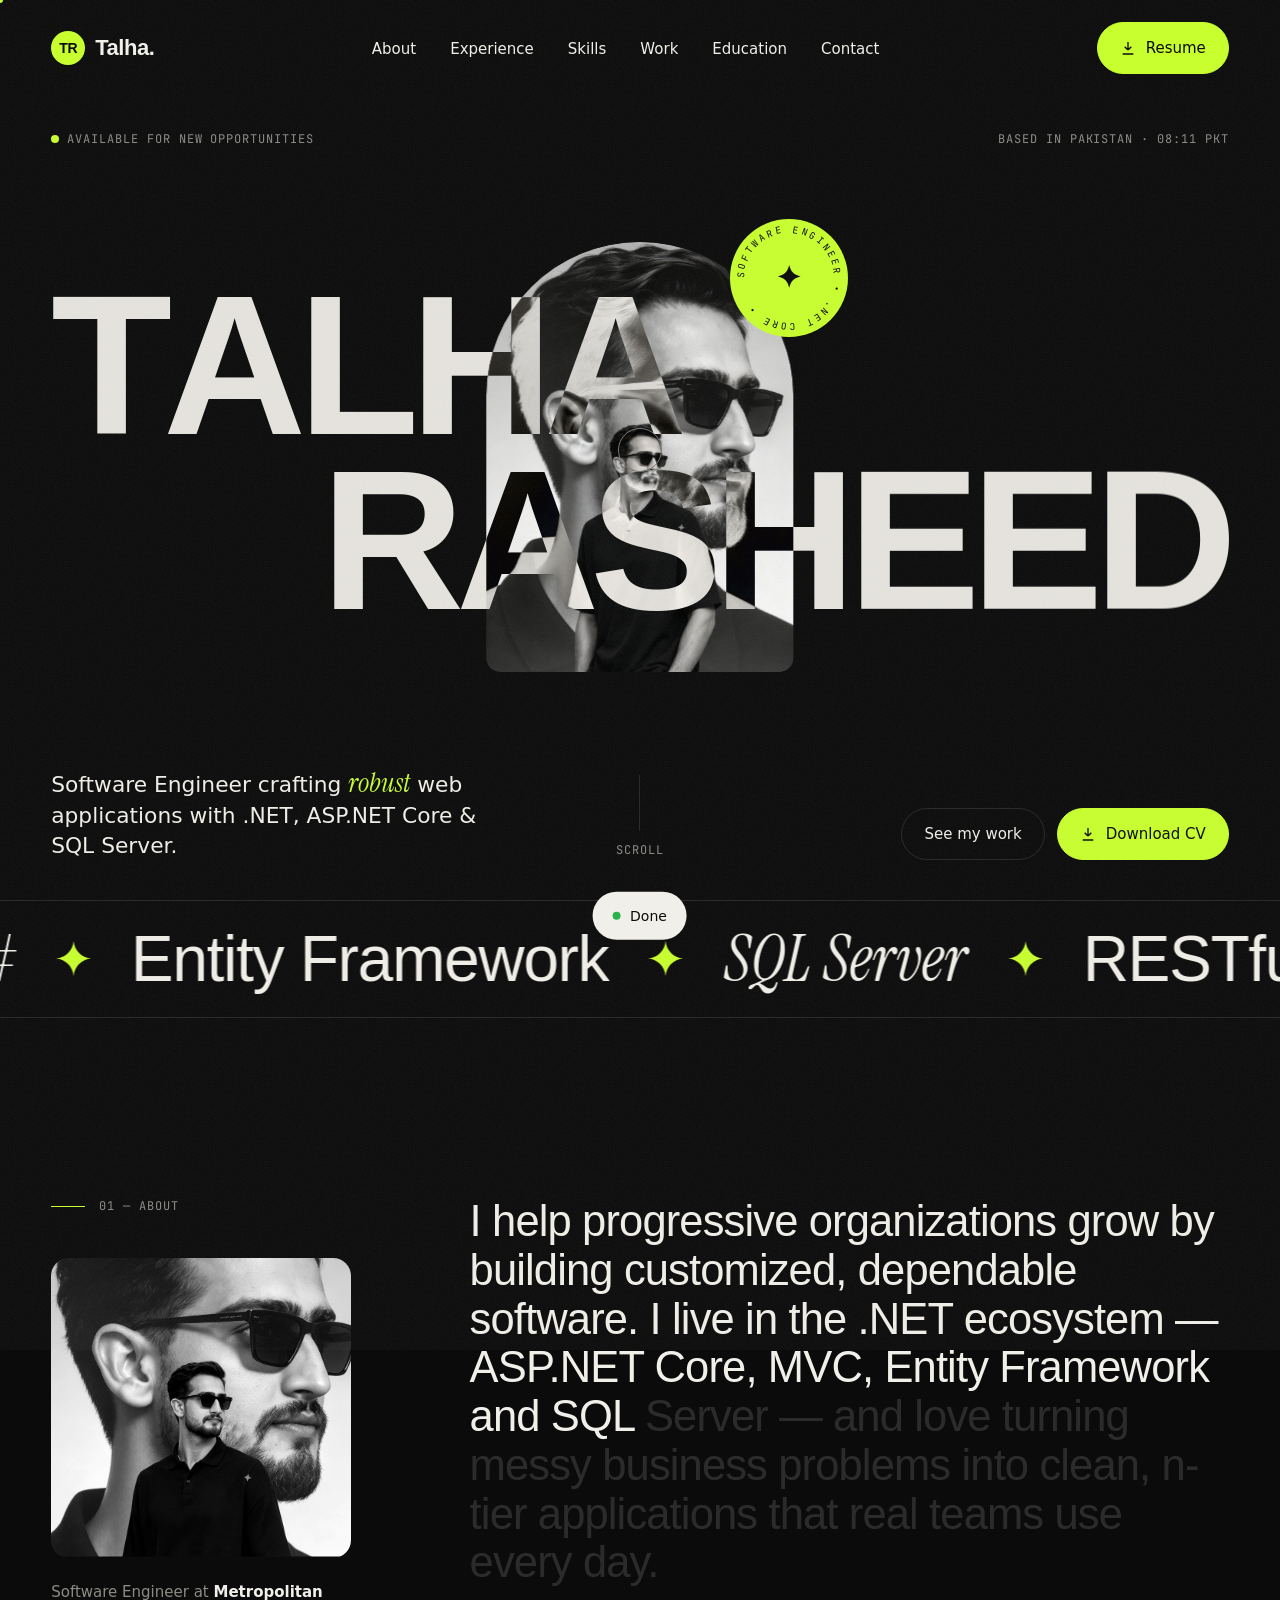
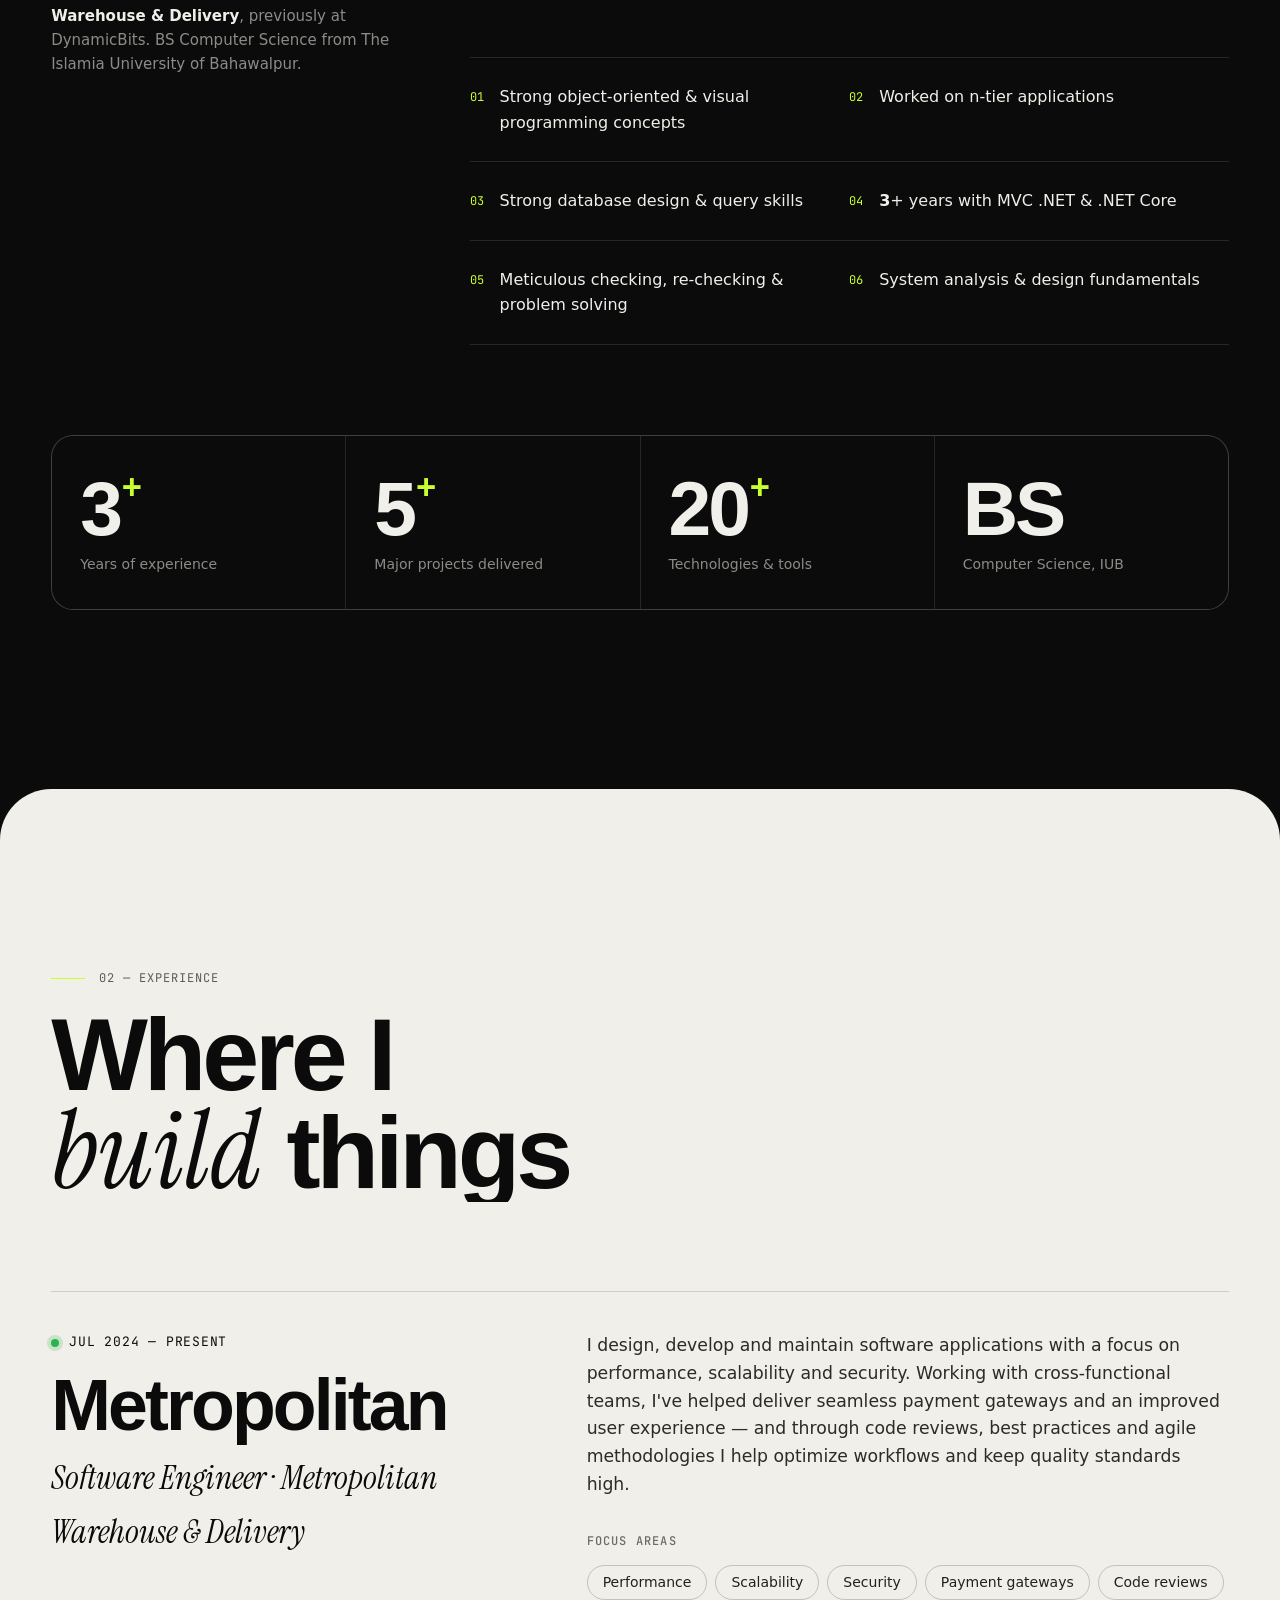
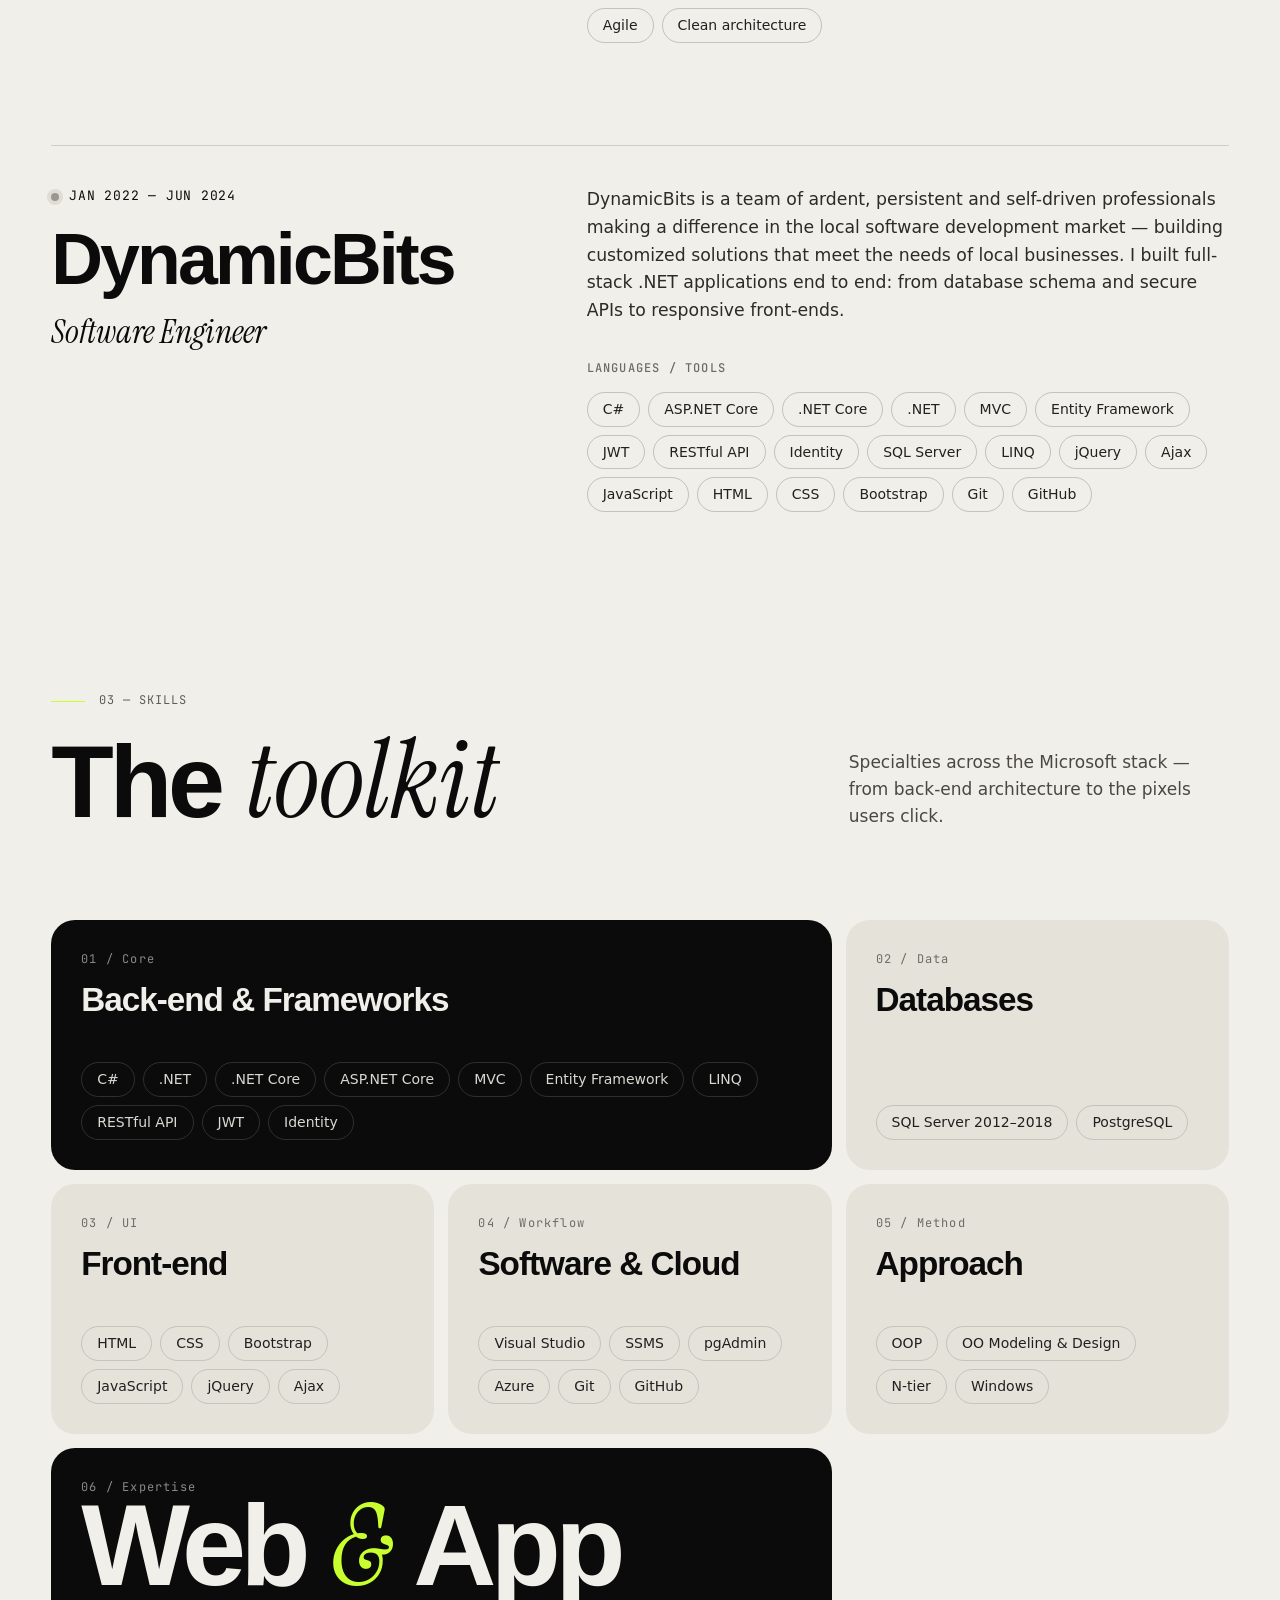
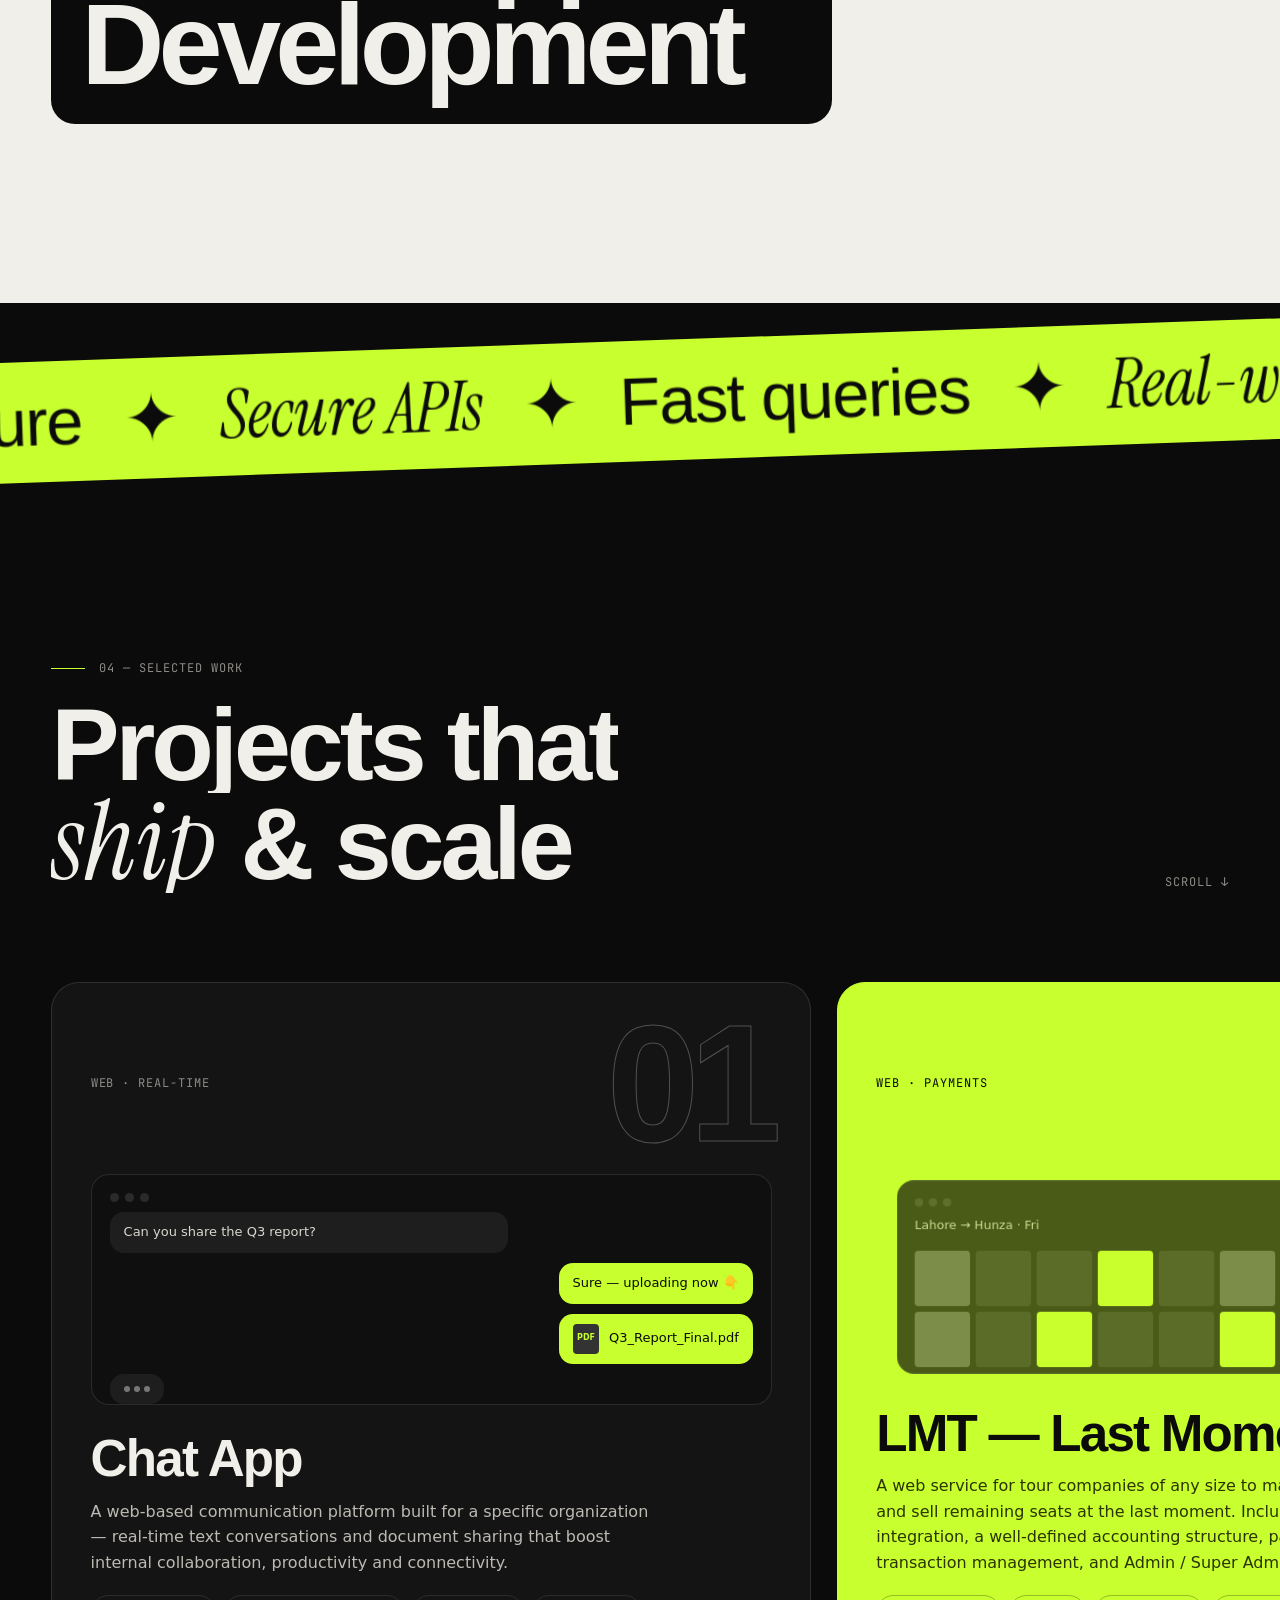
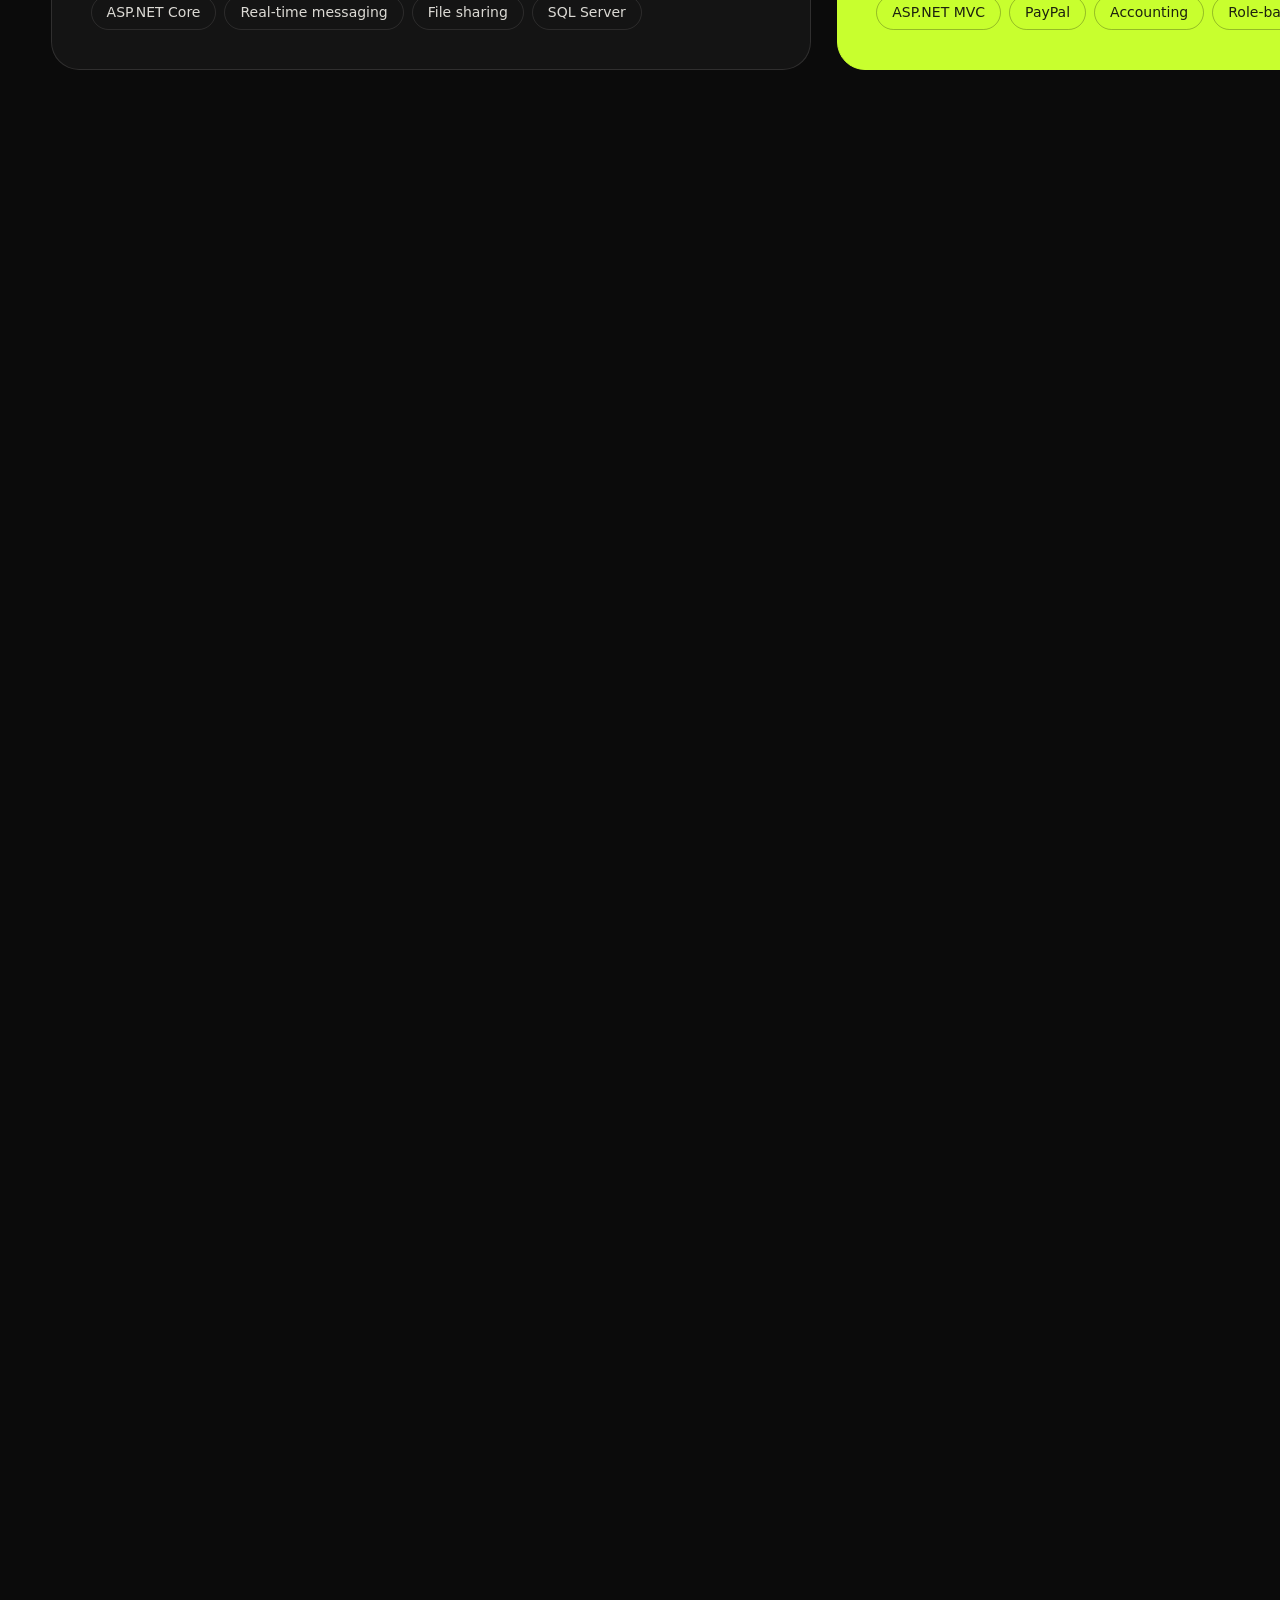
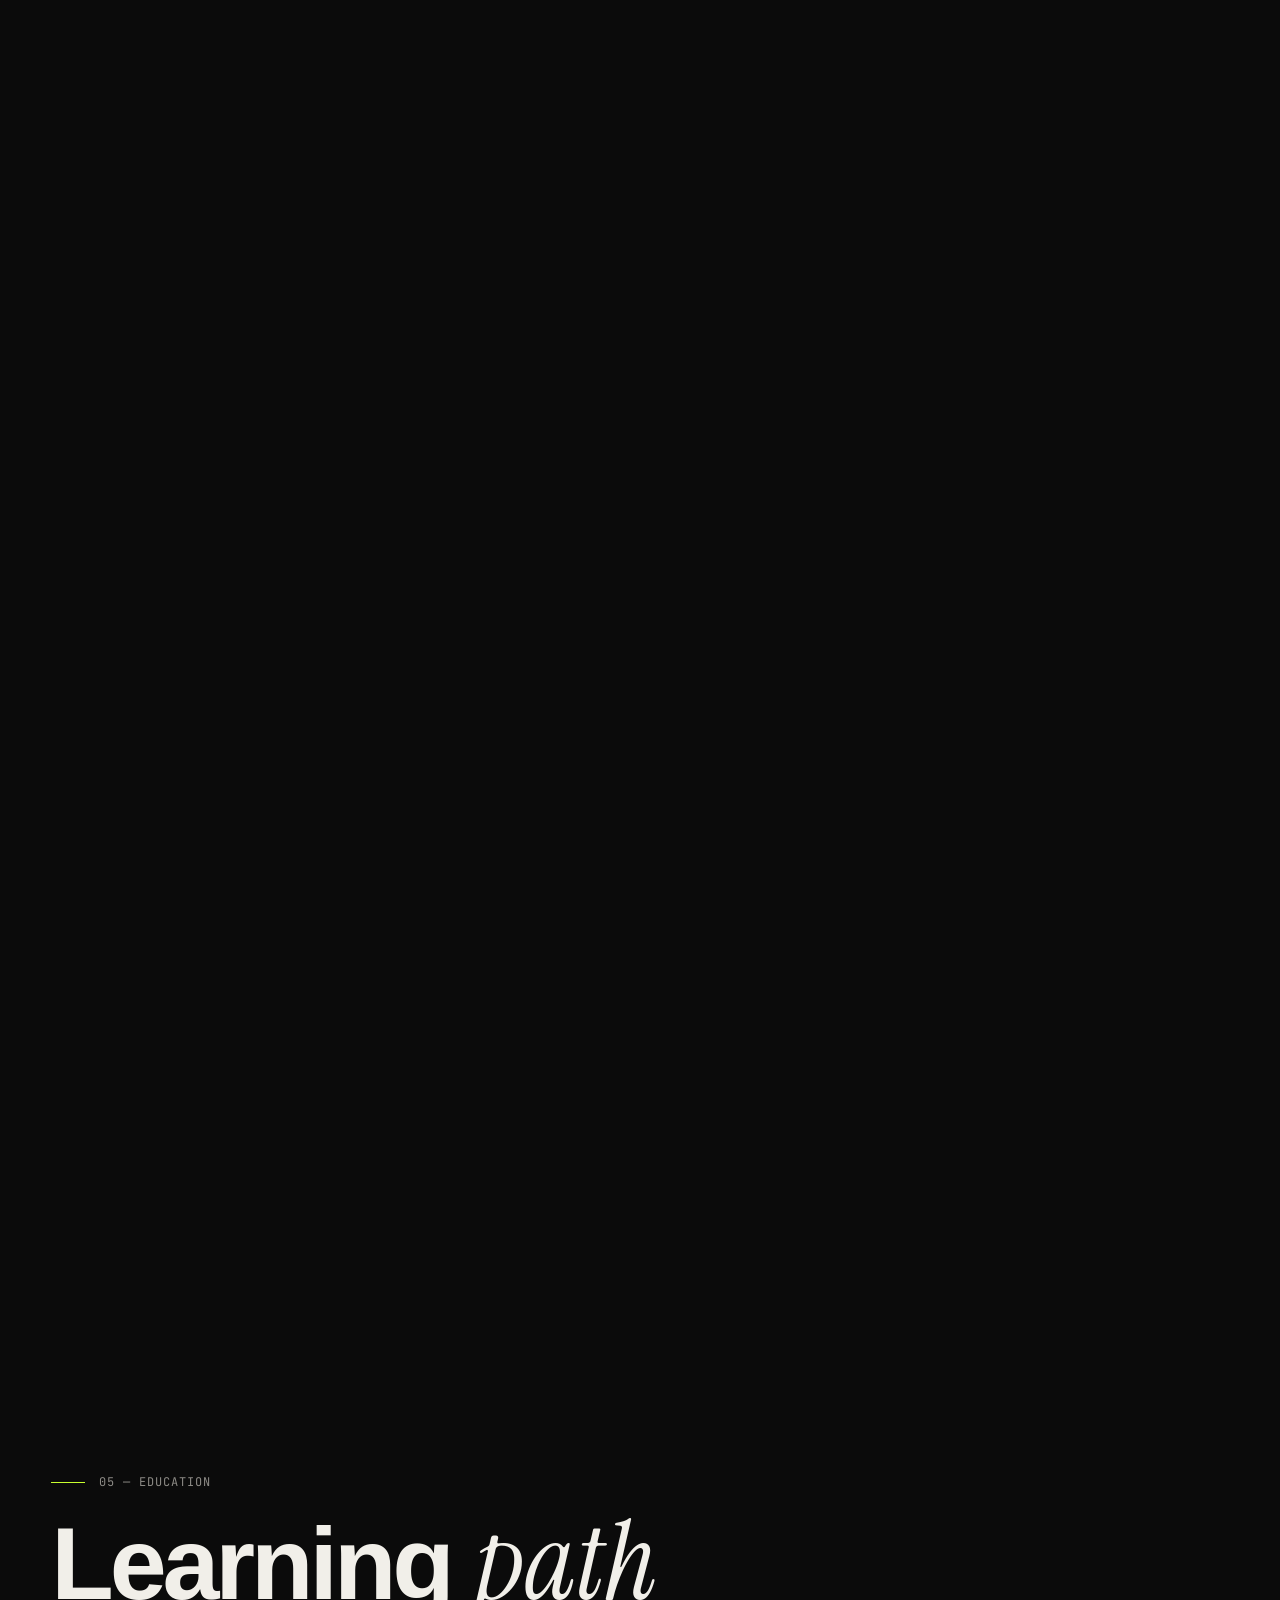
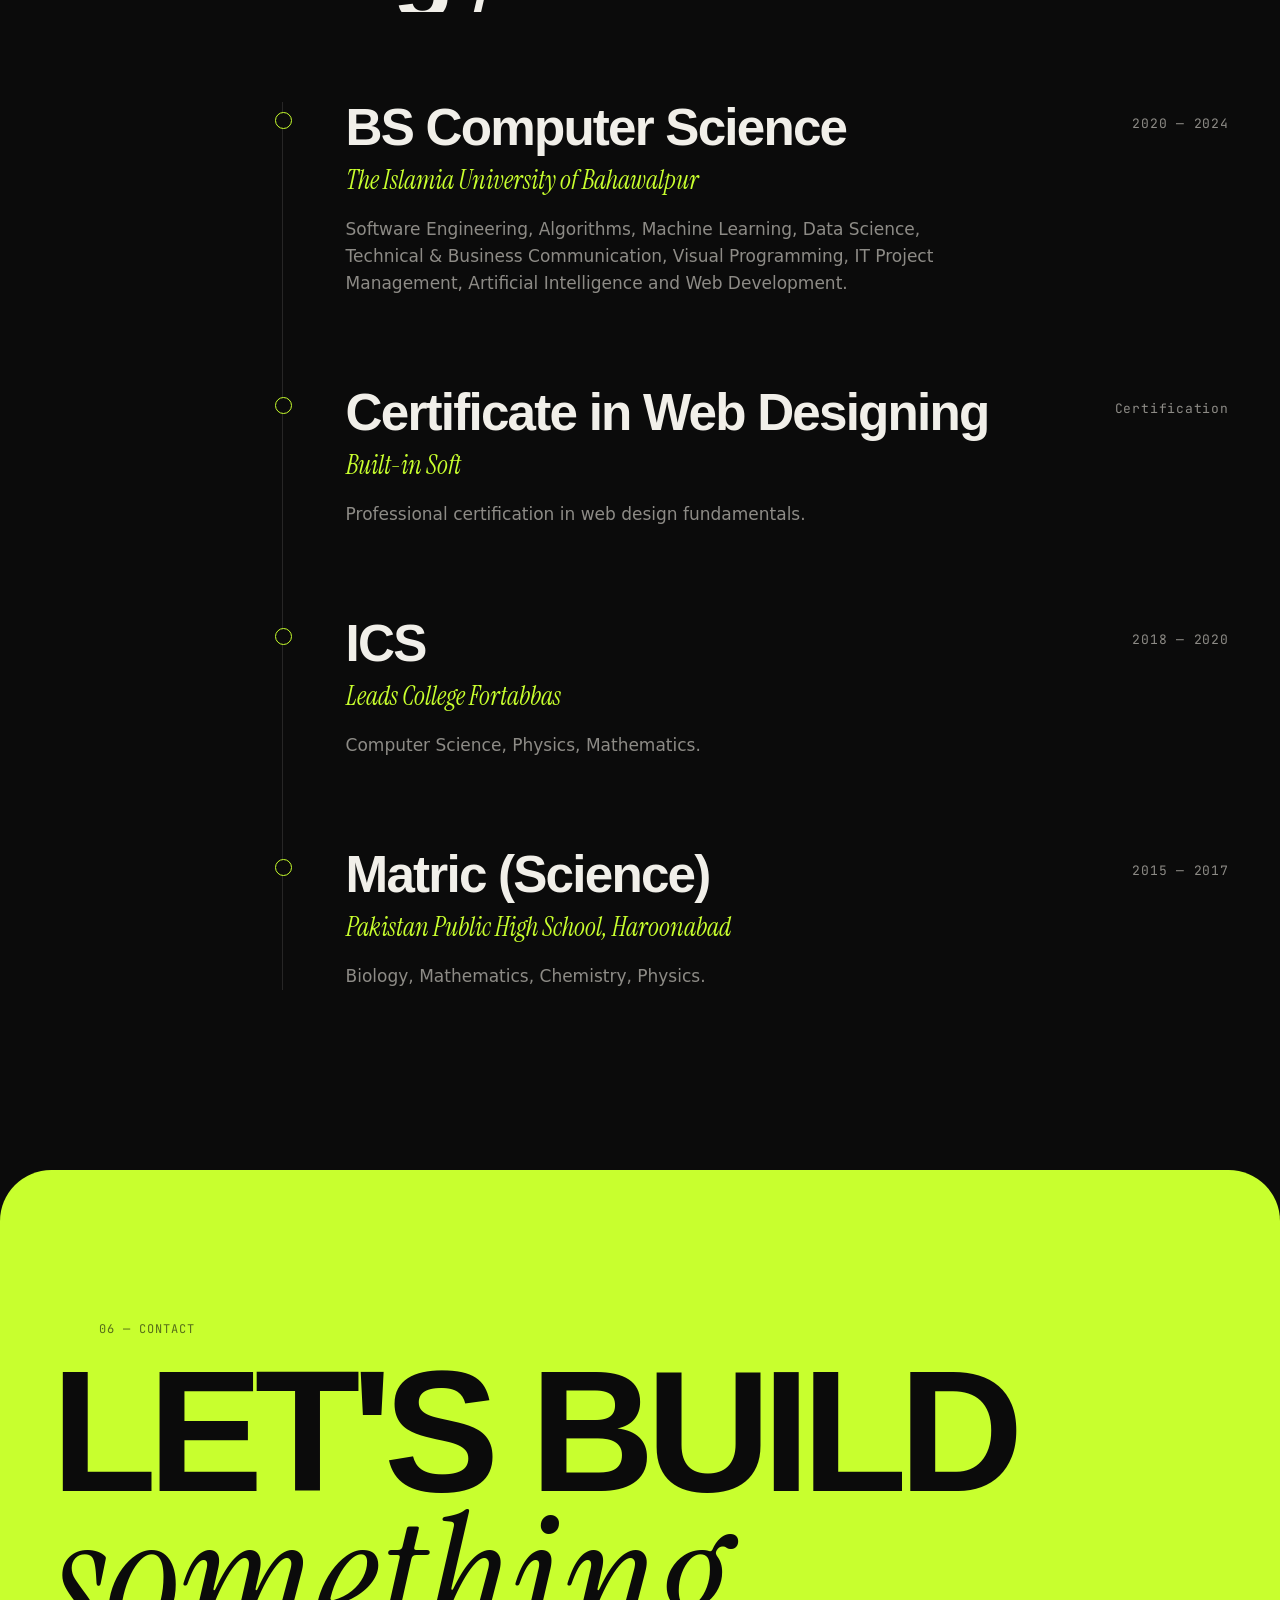
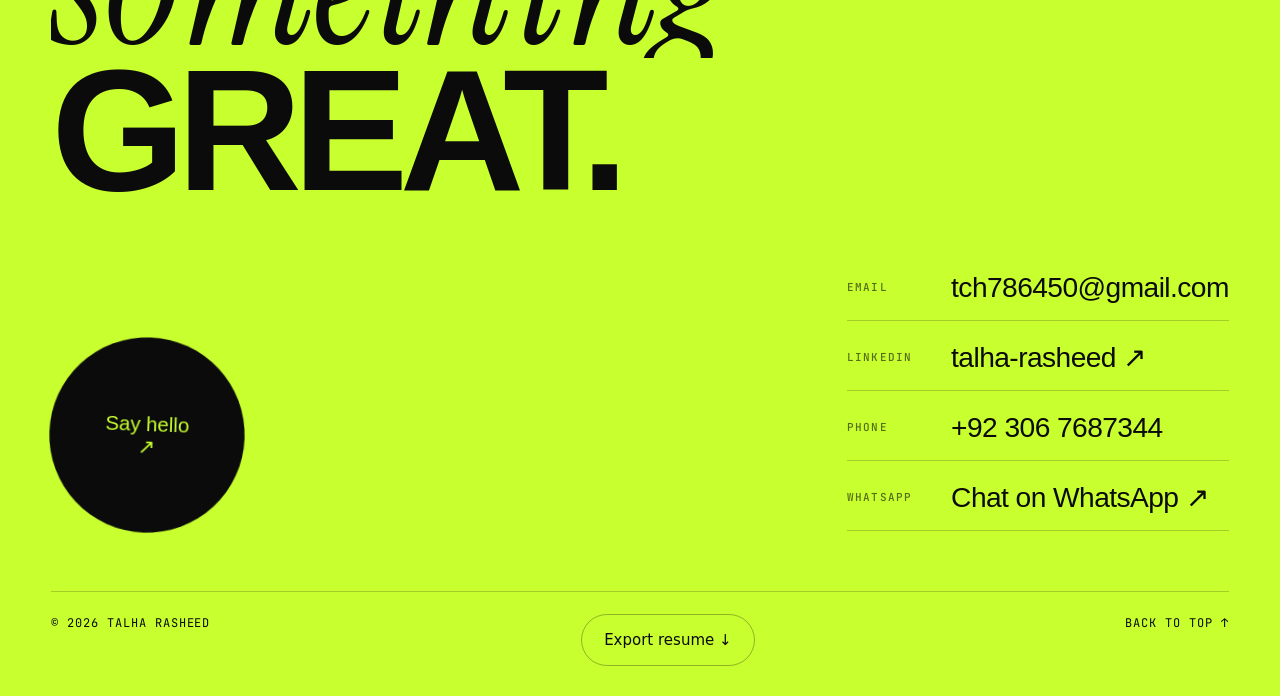
==== index.html @ 25a64790 "Add files via upload" ====
<!DOCTYPE html>
<html lang="en">
<head>
<meta charset="UTF-8" />
<meta name="viewport" content="width=device-width, initial-scale=1.0" />
<title>Talha Rasheed — Software Engineer (.NET / ASP.NET Core)</title>
<meta name="description" content="Talha Rasheed — Software Engineer building secure, data-driven web applications with .NET, ASP.NET Core, MVC and SQL Server." />
<meta property="og:title" content="Talha Rasheed — Software Engineer" />
<meta property="og:description" content=".NET / ASP.NET Core engineer building real-world business software." />
<meta property="og:image" content="assets/talha.jpg" />
<meta name="theme-color" content="#0b0b0b" />
<link rel="icon" href="data:image/svg+xml,<svg xmlns='http://www.w3.org/2000/svg' viewBox='0 0 64 64'><rect width='64' height='64' rx='14' fill='%230b0b0b'/><text x='50%' y='58%' text-anchor='middle' font-family='Arial Black,Arial' font-size='28' fill='%23c8ff2e'>TR</text></svg>" />
<link rel="preconnect" href="https://api.fontshare.com" />
<link href="https://api.fontshare.com/v2/css?f[]=clash-display@500,600,700&f[]=satoshi@400,500,700&display=swap" rel="stylesheet" />
<link rel="preconnect" href="https://fonts.googleapis.com" />
<link rel="preconnect" href="https://fonts.gstatic.com" crossorigin />
<link href="https://fonts.googleapis.com/css2?family=Instrument+Serif:ital@0;1&family=JetBrains+Mono:wght@400;500&display=swap" rel="stylesheet" />

<link rel="stylesheet" href="assets/css/style.css" />
</head>
<body>

<div class="grain" aria-hidden="true"></div>
<div class="progress" aria-hidden="true"></div>
<div class="cursor" aria-hidden="true"><span>View</span></div>
<div class="cursor-dot" aria-hidden="true"></div>

<!-- Preloader -->
<div class="loader" id="loader" aria-hidden="true">
  <div class="loader__top mono"><span>Talha Rasheed</span><span>Portfolio © <span class="yr-now"></span></span></div>
  <div>
    <div class="loader__count"><span id="loadNum">0</span>%</div>
    <div class="loader__bar"><i></i></div>
  </div>
</div>

<!-- Nav -->
<header class="nav" id="nav">
  <a href="#top" class="logo" data-cursor="hover"><b>TR</b>Talha.</a>
  <nav class="nav__links" aria-label="Primary">
    <a href="#about"><span>About</span><span>About</span></a>
    <a href="#experience"><span>Experience</span><span>Experience</span></a>
    <a href="#skills"><span>Skills</span><span>Skills</span></a>
    <a href="#work"><span>Work</span><span>Work</span></a>
    <a href="#education"><span>Education</span><span>Education</span></a>
    <a href="#contact"><span>Contact</span><span>Contact</span></a>
  </nav>
  <button class="btn btn--solid btn--nav" data-open-export>
    <svg viewBox="0 0 24 24" fill="none" stroke="currentColor" stroke-width="2"><path d="M12 3v12m0 0-5-5m5 5 5-5M4 21h16"/></svg>
    Resume
  </button>
  <button class="nav__burger" id="burger" aria-label="Open menu"><i></i><i></i></button>
</header>
<div class="mmenu" id="mmenu" data-lenis-prevent>
  <a href="#about">About</a><a href="#experience">Experience</a><a href="#skills">Skills</a>
  <a href="#work">Work</a><a href="#education">Education</a><a href="#contact">Contact</a>
  <button class="btn btn--solid" style="margin-top:26px;align-self:flex-start" data-open-export>Export resume</button>
</div>

<main id="top">

<!-- HERO -->
<section class="hero" id="hero">
  <div class="hero__meta mono">
    <span><i class="dot"></i>Available for new opportunities</span>
    <span>Based in Pakistan · <span id="clock">--:--</span> PKT</span>
  </div>

  <div class="hero__stage">
    <h1 class="hero__name" aria-label="Talha Rasheed">
      <span class="line"><span class="chars">Talha</span></span>
      <span class="line"><span class="chars">Rasheed</span></span>
    </h1>
    <div class="hero__photo" data-cursor="label" data-label="Hello!">
      <img src="assets/talha.jpg" alt="Portrait of Talha Rasheed" />
    </div>
    <div class="hero__badge" aria-hidden="true">
      <svg viewBox="0 0 120 120"><defs><path id="circ" d="M60,60 m-46,0 a46,46 0 1,1 92,0 a46,46 0 1,1 -92,0"/></defs><text><textPath href="#circ">Software Engineer • .NET Core • </textPath></text></svg>
      <b>✦</b>
    </div>
  </div>

  <div class="hero__foot">
    <p class="hero__role reveal-up">Software Engineer crafting <span class="serif accent">robust</span> web applications with .NET, ASP.NET Core &amp; SQL Server.</p>
    <a href="#about" class="scroll-ind mono" aria-label="Scroll down"><i></i>Scroll</a>
    <div class="hero__cta reveal-up">
      <a href="#work" class="btn" data-cursor="hover">See my work</a>
      <button class="btn btn--solid" data-open-export data-cursor="hover">
        <svg viewBox="0 0 24 24" fill="none" stroke="currentColor" stroke-width="2"><path d="M12 3v12m0 0-5-5m5 5 5-5M4 21h16"/></svg>
        Download CV
      </button>
    </div>
  </div>
</section>

<!-- MARQUEE -->
<div class="marquee" aria-hidden="true">
  <div class="marquee__track" data-marquee="1">
    <div class="marquee__item">
      <span>ASP.NET Core</span><svg class="star" viewBox="0 0 24 24" fill="#c8ff2e"><path d="M12 0c.6 6.6 5.4 11.4 12 12-6.6.6-11.4 5.4-12 12-.6-6.6-5.4-11.4-12-12C6.6 11.4 11.4 6.6 12 0z"/></svg>
      <span class="serif">C#</span><svg class="star" viewBox="0 0 24 24" fill="#c8ff2e"><path d="M12 0c.6 6.6 5.4 11.4 12 12-6.6.6-11.4 5.4-12 12-.6-6.6-5.4-11.4-12-12C6.6 11.4 11.4 6.6 12 0z"/></svg>
      <span>Entity Framework</span><svg class="star" viewBox="0 0 24 24" fill="#c8ff2e"><path d="M12 0c.6 6.6 5.4 11.4 12 12-6.6.6-11.4 5.4-12 12-.6-6.6-5.4-11.4-12-12C6.6 11.4 11.4 6.6 12 0z"/></svg>
      <span class="serif">SQL Server</span><svg class="star" viewBox="0 0 24 24" fill="#c8ff2e"><path d="M12 0c.6 6.6 5.4 11.4 12 12-6.6.6-11.4 5.4-12 12-.6-6.6-5.4-11.4-12-12C6.6 11.4 11.4 6.6 12 0z"/></svg>
      <span>RESTful APIs</span><svg class="star" viewBox="0 0 24 24" fill="#c8ff2e"><path d="M12 0c.6 6.6 5.4 11.4 12 12-6.6.6-11.4 5.4-12 12-.6-6.6-5.4-11.4-12-12C6.6 11.4 11.4 6.6 12 0z"/></svg>
      <span class="serif">MVC</span><svg class="star" viewBox="0 0 24 24" fill="#c8ff2e"><path d="M12 0c.6 6.6 5.4 11.4 12 12-6.6.6-11.4 5.4-12 12-.6-6.6-5.4-11.4-12-12C6.6 11.4 11.4 6.6 12 0z"/></svg>
    </div>
  </div>
</div>

<!-- ABOUT -->
<section class="sec" id="about">
  <div class="about__grid">
    <aside class="about__aside">
      <div class="sec__kicker mono">01 — About</div>
      <div class="portrait" data-parallax-img><img src="assets/talha.jpg" alt="" loading="lazy" /></div>
      <p>Software Engineer at <strong style="color:var(--ink)">Metropolitan Warehouse &amp; Delivery</strong>, previously at DynamicBits. BS Computer Science from The Islamia University of Bahawalpur.</p>
    </aside>
    <div>
      <p class="about__lead" id="aboutLead">I help progressive organizations grow by building customized, dependable software. I live in the .NET ecosystem — ASP.NET Core, MVC, Entity Framework and SQL Server — and love turning messy business problems into clean, n-tier applications that real teams use every day.</p>
      <ul class="hl">
        <li><span>01</span>Strong object-oriented &amp; visual programming concepts</li>
        <li><span>02</span>Worked on n-tier applications</li>
        <li><span>03</span>Strong database design &amp; query skills</li>
        <li><span>04</span><span style="color:inherit;font:inherit;padding:0"><b class="yrs-exp">3</b>+ years with MVC .NET &amp; .NET Core</span></li>
        <li><span>05</span>Meticulous checking, re-checking &amp; problem solving</li>
        <li><span>06</span>System analysis &amp; design fundamentals</li>
      </ul>
    </div>
  </div>
  <div class="stats">
    <div class="stat"><b><span class="count yrs-exp" data-to="3">0</span><sup>+</sup></b><small>Years of experience</small></div>
    <div class="stat"><b><span class="count" data-to="5">0</span><sup>+</sup></b><small>Major projects delivered</small></div>
    <div class="stat"><b><span class="count" data-to="20">0</span><sup>+</sup></b><small>Technologies &amp; tools</small></div>
    <div class="stat"><b>BS</b><small>Computer Science, IUB</small></div>
  </div>
</section>

<!-- EXPERIENCE -->
<section class="sec exp" id="experience">
  <div class="sec__head">
    <div>
      <div class="sec__kicker mono">02 — Experience</div>
      <h2 class="sec__title"><span class="split-line"><span>Where I</span></span><span class="split-line"><span><span class="serif">build</span> things</span></span></h2>
    </div>
  </div>
  <article class="exp__card">
    <div>
      <div class="exp__when"><i></i>Jul 2024 — Present</div>
      <h3 class="exp__co">Metropolitan</h3>
      <div class="exp__role">Software Engineer · Metropolitan Warehouse &amp; Delivery</div>
    </div>
    <div class="exp__body">
      <p>I design, develop and maintain software applications with a focus on performance, scalability and security. Working with cross-functional teams, I've helped deliver seamless payment gateways and an improved user experience — and through code reviews, best practices and agile methodologies I help optimize workflows and keep quality standards high.</p>
      <div class="exp__stack">
        <h4>Focus areas</h4>
        <div class="tags"><span class="tag">Performance</span><span class="tag">Scalability</span><span class="tag">Security</span><span class="tag">Payment gateways</span><span class="tag">Code reviews</span><span class="tag">Agile</span><span class="tag">Clean architecture</span></div>
      </div>
    </div>
  </article>
  <article class="exp__card">
    <div>
      <div class="exp__when exp__when--past"><i></i>Jan 2022 — Jun 2024</div>
      <h3 class="exp__co">DynamicBits</h3>
      <div class="exp__role">Software Engineer</div>
    </div>
    <div class="exp__body">
      <p>DynamicBits is a team of ardent, persistent and self-driven professionals making a difference in the local software development market — building customized solutions that meet the needs of local businesses. I built full-stack .NET applications end to end: from database schema and secure APIs to responsive front-ends.</p>
      <div class="exp__stack">
        <h4>Languages / Tools</h4>
        <div class="tags">
          <span class="tag">C#</span><span class="tag">ASP.NET Core</span><span class="tag">.NET Core</span><span class="tag">.NET</span><span class="tag">MVC</span><span class="tag">Entity Framework</span><span class="tag">JWT</span><span class="tag">RESTful API</span><span class="tag">Identity</span><span class="tag">SQL Server</span><span class="tag">LINQ</span><span class="tag">jQuery</span><span class="tag">Ajax</span><span class="tag">JavaScript</span><span class="tag">HTML</span><span class="tag">CSS</span><span class="tag">Bootstrap</span><span class="tag">Git</span><span class="tag">GitHub</span>
        </div>
      </div>
    </div>
  </article>
</section>

<!-- SKILLS -->
<section class="sec skills" id="skills">
  <div class="sec__head">
    <div>
      <div class="sec__kicker mono">03 — Skills</div>
      <h2 class="sec__title"><span class="split-line"><span>The <span class="serif">toolkit</span></span></span></h2>
    </div>
    <p style="max-width:380px;color:#4a4844">Specialties across the Microsoft stack — from back-end architecture to the pixels users click.</p>
  </div>
  <div class="sk-grid">
    <div class="sk sk--wide sk--dark tilt">
      <div><div class="sk__n">01 / Core</div><h3>Back-end &amp; Frameworks</h3></div>
      <div class="tags"><span class="tag">C#</span><span class="tag">.NET</span><span class="tag">.NET Core</span><span class="tag">ASP.NET Core</span><span class="tag">MVC</span><span class="tag">Entity Framework</span><span class="tag">LINQ</span><span class="tag">RESTful API</span><span class="tag">JWT</span><span class="tag">Identity</span></div>
    </div>
    <div class="sk tilt">
      <div><div class="sk__n">02 / Data</div><h3>Databases</h3></div>
      <div class="tags"><span class="tag">SQL Server 2012–2018</span><span class="tag">PostgreSQL</span></div>
    </div>
    <div class="sk tilt">
      <div><div class="sk__n">03 / UI</div><h3>Front-end</h3></div>
      <div class="tags"><span class="tag">HTML</span><span class="tag">CSS</span><span class="tag">Bootstrap</span><span class="tag">JavaScript</span><span class="tag">jQuery</span><span class="tag">Ajax</span></div>
    </div>
    <div class="sk tilt">
      <div><div class="sk__n">04 / Workflow</div><h3>Software &amp; Cloud</h3></div>
      <div class="tags"><span class="tag">Visual Studio</span><span class="tag">SSMS</span><span class="tag">pgAdmin</span><span class="tag">Azure</span><span class="tag">Git</span><span class="tag">GitHub</span></div>
    </div>
    <div class="sk tilt">
      <div><div class="sk__n">05 / Method</div><h3>Approach</h3></div>
      <div class="tags"><span class="tag">OOP</span><span class="tag">OO Modeling &amp; Design</span><span class="tag">N-tier</span><span class="tag">Windows</span></div>
    </div>
    <div class="sk sk--wide sk--dark tilt" style="justify-content:flex-end">
      <div class="sk__n">06 / Expertise</div>
      <div class="sk__big">Web <span class="serif accent">&amp;</span> App<br/>Development</div>
    </div>
  </div>
</section>

<div class="marquee marquee--accent" aria-hidden="true">
  <div class="marquee__track" data-marquee="-1">
    <div class="marquee__item">
      <span>Clean architecture</span><span>✦</span><span class="serif">Secure APIs</span><span>✦</span><span>Fast queries</span><span>✦</span><span class="serif">Real-world impact</span><span>✦</span>
    </div>
  </div>
</div>

<!-- WORK / PROJECTS -->
<section class="work" id="work">
  <div class="sec__head">
    <div>
      <div class="sec__kicker mono">04 — Selected work</div>
      <h2 class="sec__title"><span class="split-line"><span>Projects that</span></span><span class="split-line"><span><span class="serif">ship</span> &amp; scale</span></span></h2>
    </div>
    <p class="mono" style="color:var(--mute)" id="hsHint">Scroll → to explore</p>
  </div>
  <div class="hs" id="hs">
    <div class="hs__track" id="hsTrack">

      <article class="pj" data-cursor="label" data-label="Chat">
        <div class="pj__top"><span class="mono" style="color:var(--mute)">Web · Real-time</span><span class="pj__num">01</span></div>
        <div class="pj__visual">
          <div class="ui">
            <div class="ui__bar"><i></i><i></i><i></i></div>
            <div class="bubble">Can you share the Q3 report?</div>
            <div class="bubble me">Sure — uploading now 👇</div>
            <div class="bubble me file"><b>PDF</b>Q3_Report_Final.pdf</div>
            <div class="typing"><i></i><i></i><i></i></div>
          </div>
        </div>
        <div>
          <h3>Chat App</h3>
          <p style="margin:14px 0 20px">A web-based communication platform built for a specific organization — real-time text conversations and document sharing that boost internal collaboration, productivity and connectivity.</p>
          <div class="tags"><span class="tag">ASP.NET Core</span><span class="tag">Real-time messaging</span><span class="tag">File sharing</span><span class="tag">SQL Server</span></div>
        </div>
      </article>

      <article class="pj pj--accent" data-cursor="label" data-label="Tours">
        <div class="pj__top"><span class="mono">Web · Payments</span><span class="pj__num">02</span></div>
        <div class="pj__visual">
          <div class="ui">
            <div class="ui__bar"><i></i><i></i><i></i></div>
            <div style="display:flex;justify-content:space-between;color:#cfccc5;font-family:var(--body);font-size:13px"><span>Lahore → Hunza · Fri</span><b style="color:var(--accent)">12 seats left</b></div>
            <div class="seats" id="seats"></div>
            <div class="row" style="margin-top:auto"><span>PayPal · Booking #4821</span><b>Paid ✓</b></div>
          </div>
        </div>
        <div>
          <h3>LMT — Last Moment Tour</h3>
          <p style="margin:14px 0 20px">A web service for tour companies of any size to manage daily tours and sell remaining seats at the last moment. Includes PayPal integration, a well-defined accounting structure, payment &amp; transaction management, and Admin / Super Admin control.</p>
          <div class="tags"><span class="tag">ASP.NET MVC</span><span class="tag">PayPal</span><span class="tag">Accounting</span><span class="tag">Role-based access</span></div>
        </div>
      </article>

      <article class="pj" data-cursor="label" data-label="POS">
        <div class="pj__top"><span class="mono" style="color:var(--mute)">Web · Retail ERP</span><span class="pj__num">03</span></div>
        <div class="pj__visual">
          <div class="ui">
            <div class="ui__bar"><i></i><i></i><i></i></div>
            <div class="kpis"><div class="kpi">Sales<b>Rs 248k</b></div><div class="kpi">Orders<b>1,204</b></div><div class="kpi">Stock<b>98%</b></div></div>
            <div class="chart" id="chart"><i style="height:40%"></i><i style="height:62%"></i><i style="height:48%"></i><i style="height:75%"></i><i style="height:58%"></i><i class="hi" style="height:92%"></i><i style="height:70%"></i></div>
          </div>
        </div>
        <div>
          <h3>Trade360</h3>
          <p style="margin:14px 0 20px">POS, inventory and accounts management built to run the daily operations of a retail business — rapid billing, automatic purchase orders, attendance &amp; payroll management and dynamic reports.</p>
          <div class="tags"><span class="tag">.NET Core</span><span class="tag">POS</span><span class="tag">Inventory</span><span class="tag">Payroll</span><span class="tag">Reporting</span></div>
        </div>
      </article>

      <article class="pj" data-cursor="label" data-label="POMS">
        <div class="pj__top"><span class="mono" style="color:var(--mute)">Web · Clean architecture</span><span class="pj__num">04</span></div>
        <div class="pj__visual">
          <div class="ui">
            <div class="ui__bar"><i></i><i></i><i></i></div>
            <div class="layers">
              <div class="layer"><span>Presentation</span><small>User · Employee pages</small></div>
              <div class="layer"><span>Application</span><small>Use cases · DTOs</small></div>
              <div class="layer"><span>Domain</span><small>Entities · Rules</small></div>
              <div class="layer hi"><span>Infrastructure</span><small>EF Core · SQL Server</small></div>
            </div>
          </div>
        </div>
        <div>
          <h3>POMS</h3>
          <p style="margin:14px 0 20px">Implemented project settings using clean architecture so every new project follows one consistent architectural framework — improving scalability and maintainability across projects. Built components including the User and Employee System pages.</p>
          <div class="tags"><span class="tag">Clean Architecture</span><span class="tag">ASP.NET Core</span><span class="tag">Entity Framework</span><span class="tag">Best practices</span></div>
        </div>
      </article>

      <article class="pj pj--accent" data-cursor="label" data-label="HR">
        <div class="pj__top"><span class="mono">Web · HR system</span><span class="pj__num">05</span></div>
        <div class="pj__visual">
          <div class="ui">
            <div class="ui__bar"><i></i><i></i><i></i></div>
            <div style="color:#cfccc5;font-family:var(--body);font-size:13px">Medical Claim · #MC-1042</div>
            <div class="steps"><i class="done">Submitted</i><i class="done">HR review</i><i class="cur">Approved</i><i>Paid</i></div>
            <div class="row"><span>Submitted online · no paperwork</span><b>Approved ✓</b></div>
          </div>
        </div>
        <div>
          <h3>HR MSPL</h3>
          <p style="margin:14px 0 20px">A web-based HR Management System that digitizes the company's medical claim process and removes paper-based workflows — employees submit claims online without visiting HR. Built the Employee System User page, Medical Claim page and system settings using clean architecture.</p>
          <div class="tags"><span class="tag">Clean Architecture</span><span class="tag">Workflow</span><span class="tag">ASP.NET Core</span><span class="tag">System settings</span></div>
        </div>
      </article>

      <article class="pj" data-cursor="label" data-label="More">
        <div class="pj__top"><span class="mono" style="color:var(--mute)">Web · University &amp; FYPs</span><span class="pj__num">06</span></div>
        <div class="pj__visual">
          <div class="ui" style="justify-content:center">
            <div class="chips"><span>🏥 Hospital Management</span><span>🍽️ Restaurant Management</span><span>🍕 Pizza Ordering</span><span>📖 Recipe App</span><span>🎓 Final Year Projects</span><span>＋ more</span></div>
          </div>
        </div>
        <div>
          <h3>Other Projects</h3>
          <p style="margin:14px 0 20px">Full-stack management systems and apps built during university — front-end UI and back-end logic — using Identity and Entity Framework for authentication, authorization and data management. Delivered several final year projects (FYPs) for peers, independently from design to deployment.</p>
          <div class="tags"><span class="tag">Full-stack</span><span class="tag">Identity</span><span class="tag">Entity Framework</span><span class="tag">FYP delivery</span></div>
        </div>
      </article>

      <article class="pj pj--end">
        <span class="mono" style="color:var(--mute)">Next project</span>
        <h3 style="margin:18px 0 26px">Could be <span class="serif accent">yours.</span></h3>
        <a href="#contact" class="btn btn--solid" data-cursor="hover">Let's talk →</a>
      </article>

    </div>
  </div>
</section>

<!-- EDUCATION -->
<section class="sec" id="education">
  <div class="sec__head">
    <div>
      <div class="sec__kicker mono">05 — Education</div>
      <h2 class="sec__title"><span class="split-line"><span>Learning <span class="serif">path</span></span></span></h2>
    </div>
  </div>
  <div class="edu__list" id="eduList">
    <div class="edu__line"><i></i></div>
    <div class="edu__item">
      <div>
        <h3>BS Computer Science</h3>
        <div class="where">The Islamia University of Bahawalpur</div>
        <p>Software Engineering, Algorithms, Machine Learning, Data Science, Technical &amp; Business Communication, Visual Programming, IT Project Management, Artificial Intelligence and Web Development.</p>
      </div>
      <span class="yr">2020 — 2024</span>
    </div>
    <div class="edu__item">
      <div>
        <h3>Certificate in Web Designing</h3>
        <div class="where">Built-in Soft</div>
        <p>Professional certification in web design fundamentals.</p>
      </div>
      <span class="yr">Certification</span>
    </div>
    <div class="edu__item">
      <div>
        <h3>ICS</h3>
        <div class="where">Leads College Fortabbas</div>
        <p>Computer Science, Physics, Mathematics.</p>
      </div>
      <span class="yr">2018 — 2020</span>
    </div>
    <div class="edu__item" style="padding-bottom:0">
      <div>
        <h3>Matric (Science)</h3>
        <div class="where">Pakistan Public High School, Haroonabad</div>
        <p>Biology, Mathematics, Chemistry, Physics.</p>
      </div>
      <span class="yr">2015 — 2017</span>
    </div>
  </div>
</section>

<!-- CONTACT -->
<section class="contact" id="contact">
  <div>
    <div class="sec__kicker mono" style="color:rgba(11,11,11,.6)">06 — Contact</div>
    <h2 class="contact__big"><span class="split-line"><span>Let's build</span></span><span class="split-line"><span><span class="serif">something</span></span></span><span class="split-line"><span>great.</span></span></h2>
  </div>
  <div>
    <div class="contact__row">
      <a href="mailto:tch786450@gmail.com" class="magnet" id="magnet"><span>Say hello<br/>↗</span></a>
      <div class="clinks">
        <a href="mailto:tch786450@gmail.com"><small>Email</small>tch786450@gmail.com</a>
        <a href="https://www.linkedin.com/in/talha-rasheed-a3a185209" target="_blank" rel="noopener"><small>LinkedIn</small>talha-rasheed ↗</a>
        <a href="tel:+923067687344"><small>Phone</small>+92 306 7687344</a>
        <a href="https://wa.me/923067687344" target="_blank" rel="noopener"><small>WhatsApp</small>Chat on WhatsApp ↗</a>
      </div>
    </div>
    <footer class="foot">
      <span class="mono">© <span class="yr-now"></span> Talha Rasheed</span>
      <button class="btn" data-open-export>Export resume ↓</button>
      <a href="#top" class="mono" id="toTop">Back to top ↑</a>
    </footer>
  </div>
</section>
</main>

<!-- EXPORT MODAL -->
<div class="modal" id="exportModal" role="dialog" aria-modal="true" aria-labelledby="exportTitle">
  <div class="modal__bg" data-close-export></div>
  <div class="modal__panel" data-lenis-prevent>
    <button class="modal__x" data-close-export aria-label="Close">✕</button>
    <div class="modal__side">
      <div>
        <div class="sec__kicker mono">Resume export</div>
        <h2 id="exportTitle">Download my <span class="serif accent">resume</span></h2>
      </div>

      <div class="field">
        <span class="lbl mono">Format</span>
        <div class="fmts" id="fmts">
          <div class="fmt"><input type="radio" name="fmt" id="f-pdf" value="pdf" checked><label for="f-pdf"><b>PDF</b><small>Designed, print-ready A4</small></label></div>
          <div class="fmt"><input type="radio" name="fmt" id="f-doc" value="doc"><label for="f-doc"><b>Word (.doc)</b><small>Editable in MS Word</small></label></div>
          <div class="fmt"><input type="radio" name="fmt" id="f-docx" value="docx"><label for="f-docx"><b>Original CV</b><small>The source PDF file</small></label></div>
          <div class="fmt"><input type="radio" name="fmt" id="f-print" value="print"><label for="f-print"><b>Print</b><small>Or "Save as PDF" in browser</small></label></div>
          <div class="fmt"><input type="radio" name="fmt" id="f-md" value="md"><label for="f-md"><b>Markdown</b><small>For GitHub / Notion</small></label></div>
          <div class="fmt"><input type="radio" name="fmt" id="f-txt" value="txt"><label for="f-txt"><b>Plain text</b><small>ATS-friendly .txt</small></label></div>
          <div class="fmt"><input type="radio" name="fmt" id="f-json" value="json"><label for="f-json"><b>JSON Resume</b><small>jsonresume.org schema</small></label></div>
          <div class="fmt"><input type="radio" name="fmt" id="f-html" value="html"><label for="f-html"><b>HTML</b><small>Standalone web page</small></label></div>
        </div>
      </div>

      <div class="field" id="designFields">
        <span class="lbl mono">Template</span>
        <div class="opts">
          <div class="seg" id="tplSeg">
            <button class="on" data-tpl="modern">Modern</button>
            <button data-tpl="classic">Classic</button>
            <button data-tpl="minimal">Minimal</button>
          </div>
          <div class="swatches" id="swatches" aria-label="Accent colour">
            <button class="on" style="background:#0b0b0b" data-c="#0b0b0b" aria-label="Black"></button>
            <button style="background:#1f4ed8" data-c="#1f4ed8" aria-label="Blue"></button>
            <button style="background:#0f766e" data-c="#0f766e" aria-label="Teal"></button>
            <button style="background:#7c3aed" data-c="#7c3aed" aria-label="Violet"></button>
            <button style="background:#b45309" data-c="#b45309" aria-label="Amber"></button>
          </div>
        </div>
        <div class="opts" style="margin-top:16px">
          <label class="toggle"><input type="checkbox" id="optPhoto" checked> Include photo</label>
          <label class="toggle"><input type="checkbox" id="optProjects" checked> Include projects</label>
        </div>
      </div>

      <div>
        <button class="btn btn--solid dl-btn" id="doExport">
          <svg viewBox="0 0 24 24" fill="none" stroke="currentColor" stroke-width="2"><path d="M12 3v12m0 0-5-5m5 5 5-5M4 21h16"/></svg>
          <span id="doExportLabel">Download PDF</span>
        </button>
        <p class="dl-note" id="dlNote" style="margin-top:12px"></p>
      </div>
    </div>
    <div class="modal__preview">
      <div class="pv-frame" id="pvFrame"><div id="pvInner"></div></div>
      <span class="pv-cap mono">Live preview · A4</span>
    </div>
  </div>
</div>

<div class="toast" id="toast"><i></i><span>Done</span></div>
<div id="resume-render" aria-hidden="true"></div>

<script src="assets/js/gsap.min.js"></script>
<script src="assets/js/ScrollTrigger.min.js"></script>
<script src="assets/js/lenis.min.js"></script>

<script src="assets/js/main.js"></script>
</body>
</html>
---- assets/css/style.css ----
:root{
  --bg:#0b0b0b; --bg-2:#141414; --ink:#f1efe9; --mute:#8d8b86; --line:rgba(241,239,233,.12);
  --accent:#c8ff2e; --accent-ink:#0b0b0b;
  --display:'Clash Display','Arial Black',sans-serif;
  --body:'Satoshi',system-ui,-apple-system,Segoe UI,Roboto,sans-serif;
  --serif:'Instrument Serif',Georgia,serif;
  --mono:'JetBrains Mono',ui-monospace,monospace;
  --pad:clamp(20px,4vw,56px);
  --ease:cubic-bezier(.76,0,.24,1);
}
*{box-sizing:border-box;margin:0;padding:0}
html{-webkit-text-size-adjust:100%}
html.lenis,html.lenis body{height:auto}
.lenis.lenis-smooth{scroll-behavior:auto!important}
body{background:var(--bg);color:var(--ink);font-family:var(--body);font-size:17px;line-height:1.6;overflow-x:hidden;-webkit-font-smoothing:antialiased}
a{color:inherit;text-decoration:none}
button{font:inherit;color:inherit;background:none;border:0;cursor:pointer}
img{display:block;max-width:100%}
::selection{background:var(--accent);color:var(--accent-ink)}
.serif{font-family:var(--serif);font-style:italic;font-weight:400;letter-spacing:0}
.mono{font-family:var(--mono);font-size:12px;letter-spacing:.08em;text-transform:uppercase}
.accent{color:var(--accent)}
.wrap{padding:0 var(--pad)}
.sr{position:absolute;width:1px;height:1px;overflow:hidden;clip:rect(0 0 0 0)}

/* grain */
.grain{position:fixed;inset:-50%;z-index:90;pointer-events:none;opacity:.07;background-image:url("data:image/svg+xml,%3Csvg xmlns='http://www.w3.org/2000/svg' width='200' height='200'%3E%3Cfilter id='n'%3E%3CfeTurbulence type='fractalNoise' baseFrequency='.85' numOctaves='3' stitchTiles='stitch'/%3E%3C/filter%3E%3Crect width='100%25' height='100%25' filter='url(%23n)'/%3E%3C/svg%3E");animation:grain 1s steps(6) infinite}
@keyframes grain{0%{transform:translate(0,0)}20%{transform:translate(-5%,3%)}40%{transform:translate(4%,-6%)}60%{transform:translate(-3%,5%)}80%{transform:translate(6%,2%)}100%{transform:translate(0,0)}}

/* preloader */
.loader{position:fixed;inset:0;z-index:200;background:var(--accent);color:var(--accent-ink);display:flex;flex-direction:column;justify-content:space-between;padding:var(--pad)}
.loader__top{display:flex;justify-content:space-between}
.loader__count{font-family:var(--display);font-weight:600;font-size:clamp(90px,22vw,320px);line-height:.8;letter-spacing:-.04em;align-self:flex-end}
.loader__bar{height:2px;background:rgba(0,0,0,.15);margin-top:16px;overflow:hidden}
.loader__bar i{display:block;height:100%;width:0;background:var(--accent-ink)}

/* cursor */
.cursor,.cursor-dot{position:fixed;top:0;left:0;pointer-events:none;z-index:150;border-radius:50%;transform:translate(-50%,-50%)}
.cursor{width:44px;height:44px;border:1px solid rgba(241,239,233,.5);transition:width .35s var(--ease),height .35s var(--ease),background .35s,border-color .35s;display:grid;place-items:center;mix-blend-mode:difference}
.cursor span{font-family:var(--mono);font-size:10px;letter-spacing:.1em;text-transform:uppercase;color:#000;opacity:0;transition:opacity .2s}
.cursor.is-hover{width:80px;height:80px;background:var(--ink);border-color:transparent}
.cursor.is-label{width:96px;height:96px;background:var(--accent);border-color:transparent;mix-blend-mode:normal}
.cursor.is-label span{opacity:1}
.cursor-dot{width:6px;height:6px;background:var(--accent)}
@media (hover:none),(max-width:900px){.cursor,.cursor-dot{display:none}}

/* nav */
.nav{position:fixed;top:0;left:0;right:0;z-index:100;display:flex;align-items:center;justify-content:space-between;padding:22px var(--pad);transition:transform .5s var(--ease),background .4s,padding .4s}
.nav.is-scrolled{background:rgba(11,11,11,.72);backdrop-filter:blur(14px);-webkit-backdrop-filter:blur(14px);padding-top:14px;padding-bottom:14px;border-bottom:1px solid var(--line)}
.nav.is-hidden{transform:translateY(-110%)}
.logo{font-family:var(--display);font-weight:600;font-size:22px;letter-spacing:-.02em;display:flex;align-items:center;gap:10px}
.logo b{display:inline-grid;place-items:center;width:34px;height:34px;border-radius:50%;background:var(--accent);color:var(--accent-ink);font-size:14px}
.nav__links{display:flex;gap:34px}
.nav__links a{position:relative;font-size:15px;overflow:hidden;display:inline-block;height:1.5em}
.nav__links a span{display:block;transition:transform .5s var(--ease)}
.nav__links a span:last-child{position:absolute;top:100%;left:0;color:var(--accent)}
.nav__links a:hover span{transform:translateY(-100%)}
.btn{display:inline-flex;align-items:center;gap:10px;padding:13px 22px;border-radius:999px;border:1px solid var(--line);font-size:15px;font-weight:500;position:relative;overflow:hidden;isolation:isolate;transition:color .45s var(--ease),border-color .45s}
.btn::before{content:"";position:absolute;inset:0;background:var(--accent);border-radius:inherit;transform:translateY(101%);transition:transform .45s var(--ease);z-index:-1}
.btn:hover{color:var(--accent-ink);border-color:var(--accent)}
.btn:hover::before{transform:translateY(0)}
.btn--solid{background:var(--accent);color:var(--accent-ink);border-color:var(--accent)}
.btn--solid::before{background:var(--ink)}
.btn svg{width:16px;height:16px}
.nav__burger{display:none;width:44px;height:44px;border-radius:50%;border:1px solid var(--line);position:relative}
.nav__burger i{position:absolute;left:13px;right:13px;height:1.5px;background:var(--ink);transition:transform .4s var(--ease)}
.nav__burger i:first-child{top:18px}.nav__burger i:last-child{top:25px}
.menu-open .nav__burger i:first-child{transform:translateY(3.5px) rotate(45deg)}
.menu-open .nav__burger i:last-child{transform:translateY(-3.5px) rotate(-45deg)}
.mmenu{position:fixed;inset:0;z-index:99;background:var(--bg-2);clip-path:circle(0% at calc(100% - 44px) 44px);transition:clip-path .8s var(--ease);display:flex;flex-direction:column;justify-content:center;padding:var(--pad);gap:6px}
.menu-open .mmenu{clip-path:circle(150% at calc(100% - 44px) 44px)}
.mmenu a{font-family:var(--display);font-size:clamp(42px,12vw,80px);font-weight:600;line-height:1.05;letter-spacing:-.03em}
.mmenu a:hover{color:var(--accent)}
@media (max-width:900px){.nav__links,.nav .btn--nav{display:none}.nav__burger{display:block}}

/* hero */
.hero{min-height:100svh;position:relative;padding:130px var(--pad) 40px;display:grid;grid-template-rows:auto 1fr auto;overflow:hidden}
.hero__meta{display:flex;justify-content:space-between;flex-wrap:wrap;gap:12px;color:var(--mute)}
.hero__meta .dot{display:inline-block;width:8px;height:8px;border-radius:50%;background:var(--accent);margin-right:8px;box-shadow:0 0 0 0 rgba(200,255,46,.6);animation:pulse 2s infinite}
@keyframes pulse{70%{box-shadow:0 0 0 12px rgba(200,255,46,0)}100%{box-shadow:0 0 0 0 rgba(200,255,46,0)}}
.hero__stage{position:relative;display:flex;align-items:center;justify-content:center;margin:24px 0}
.hero__name{position:relative;z-index:3;font-family:var(--display);font-weight:600;font-size:clamp(64px,15.5vw,250px);line-height:.84;letter-spacing:-.045em;text-transform:uppercase;width:100%;mix-blend-mode:difference;pointer-events:none}
.hero__name .line{display:block;overflow:hidden;padding-bottom:.04em}
.hero__name .line:last-child{text-align:right}
.hero__name .ch{display:inline-block;will-change:transform}
.hero__photo{position:absolute;z-index:2;left:50%;top:50%;width:clamp(210px,24vw,360px);aspect-ratio:3/4.2;transform:translate(-50%,-50%);border-radius:200px 200px 18px 18px;overflow:hidden;background:#222}
.hero__photo img{width:100%;height:120%;object-fit:cover;object-position:50% 38%;will-change:transform}
.hero__badge{position:absolute;z-index:4;right:calc(50% - clamp(210px,24vw,360px)/2 - 54px);top:8%;width:118px;height:118px;border-radius:50%;background:var(--accent);color:var(--accent-ink);display:grid;place-items:center}
.hero__badge svg{position:absolute;inset:0;width:100%;height:100%;animation:spin 14s linear infinite}
.hero__badge svg text{font-family:var(--mono);font-size:9.6px;letter-spacing:.24em;text-transform:uppercase;fill:var(--accent-ink)}
.hero__badge b{font-family:var(--display);font-size:30px}
@keyframes spin{to{transform:rotate(360deg)}}
.hero__foot{display:grid;grid-template-columns:1fr auto 1fr;align-items:end;gap:24px}
.hero__role{font-size:clamp(18px,1.7vw,24px);line-height:1.35;max-width:440px}
.hero__role .serif{font-size:1.25em}
.scroll-ind{display:flex;flex-direction:column;align-items:center;gap:10px;color:var(--mute)}
.scroll-ind i{width:1px;height:56px;background:var(--line);position:relative;overflow:hidden}
.scroll-ind i::after{content:"";position:absolute;left:0;top:-50%;width:100%;height:50%;background:var(--accent);animation:drip 1.8s var(--ease) infinite}
@keyframes drip{to{top:100%}}
.hero__cta{justify-self:end;display:flex;gap:12px;flex-wrap:wrap;justify-content:flex-end}
@media (max-width:900px){
  .hero__badge{right:6%;top:2%;width:92px;height:92px}
  .hero__badge b{font-size:22px}
  .hero__foot{grid-template-columns:1fr;gap:22px}
  .scroll-ind{display:none}.hero__cta{justify-self:start;justify-content:flex-start}
}
@media (max-width:640px){
  .hero{padding-top:110px}
  .hero__stage{flex-direction:column;align-items:stretch}
  .hero__name{font-size:19.5vw;mix-blend-mode:normal}
  .hero__photo{position:relative;left:auto;top:auto;transform:none;width:62vw;margin:22px auto 0}
  .hero__badge{top:auto;bottom:-10px;right:8%}
  .sk__big{font-size:10.4vw}
}

/* marquee */
.marquee{border-top:1px solid var(--line);border-bottom:1px solid var(--line);padding:26px 0;overflow:hidden;background:var(--bg)}
.marquee--accent{background:var(--accent);color:var(--accent-ink);transform:rotate(-2deg) scale(1.04);border:0;margin:40px 0}
.marquee__track{display:flex;width:max-content;will-change:transform}
.marquee__item{display:flex;align-items:center;gap:40px;padding-right:40px;font-family:var(--display);font-weight:500;font-size:clamp(32px,5vw,72px);letter-spacing:-.02em;white-space:nowrap;line-height:1}
.marquee__item .star{width:.55em;height:.55em;flex:none}

/* sections */
section{position:relative}
.sec{padding:clamp(90px,14vw,180px) var(--pad)}
.sec__head{display:flex;justify-content:space-between;align-items:end;gap:30px;margin-bottom:clamp(48px,7vw,96px);flex-wrap:wrap}
.sec__kicker{display:flex;gap:14px;align-items:center;color:var(--mute);margin-bottom:20px}
.sec__kicker::before{content:"";width:34px;height:1px;background:var(--accent)}
.sec__title{font-family:var(--display);font-weight:600;font-size:clamp(46px,8vw,128px);line-height:.92;letter-spacing:-.04em}
.sec__title .serif{font-size:1.06em}
.split-line{display:block;overflow:hidden}
.split-line > span{display:inline-block}

/* about */
.about__grid{display:grid;grid-template-columns:minmax(0,.9fr) minmax(0,2fr);gap:clamp(30px,6vw,100px)}
.about__lead{font-family:var(--display);font-weight:500;font-size:clamp(26px,3.4vw,52px);line-height:1.12;letter-spacing:-.02em}
.about__lead .w{opacity:.14;transition:none}
.about__aside{display:flex;flex-direction:column;gap:22px;color:var(--mute);font-size:15px}
.about__aside .portrait{width:100%;max-width:300px;aspect-ratio:1;border-radius:18px;overflow:hidden;filter:grayscale(1) contrast(1.05)}
.about__aside .portrait img{width:100%;height:100%;object-fit:cover;object-position:50% 25%;transform:scale(1.15)}
.hl{margin-top:70px;display:grid;grid-template-columns:repeat(auto-fit,minmax(260px,1fr));border-top:1px solid var(--line)}
.hl li{list-style:none;padding:26px 24px 26px 0;border-bottom:1px solid var(--line);display:flex;gap:16px;align-items:flex-start;font-size:16px}
.hl li span{color:var(--accent);font-family:var(--mono);font-size:12px;padding-top:4px}
.stats{margin-top:90px;display:grid;grid-template-columns:repeat(4,1fr);gap:1px;background:var(--line);border:1px solid var(--line);border-radius:22px;overflow:hidden}
.stat{background:var(--bg);padding:34px 28px;display:flex;flex-direction:column;gap:6px;transition:background .4s}
.stat:hover{background:var(--bg-2)}
.stat b{font-family:var(--display);font-weight:600;font-size:clamp(48px,6vw,88px);line-height:1;letter-spacing:-.04em}
.stat b sup{font-size:.45em;color:var(--accent);vertical-align:top;margin-left:2px}
.stat small{color:var(--mute);font-size:14px}
@media (max-width:900px){.about__grid{grid-template-columns:1fr}.stats{grid-template-columns:1fr 1fr}.about__aside .portrait{max-width:180px}}

/* experience */
.exp{background:var(--ink);color:var(--bg);border-radius:clamp(26px,4vw,56px) clamp(26px,4vw,56px) 0 0}
.exp .sec__kicker{color:#5e5c57}
.exp__card{display:grid;grid-template-columns:minmax(0,1fr) minmax(0,1.4fr);gap:clamp(30px,6vw,90px);padding-top:40px;border-top:1px solid rgba(11,11,11,.15)}
.exp__when{font-family:var(--mono);font-size:13px;letter-spacing:.06em;text-transform:uppercase;display:flex;gap:10px;align-items:center}
.exp__when i{width:8px;height:8px;border-radius:50%;background:#2bb24c;box-shadow:0 0 0 4px rgba(43,178,76,.2)}
.exp__co{font-family:var(--display);font-weight:600;font-size:clamp(42px,5.6vw,92px);letter-spacing:-.04em;line-height:.95;margin:18px 0 12px}
.exp__role{font-family:var(--serif);font-style:italic;font-size:clamp(26px,2.6vw,38px)}
.exp__body p{font-size:clamp(17px,1.35vw,20px);line-height:1.6;color:#2c2b28}
.exp__stack{margin-top:34px}
.exp__stack h4{font-family:var(--mono);font-weight:500;font-size:12px;letter-spacing:.1em;text-transform:uppercase;color:#6d6b66;margin-bottom:14px}
.tags{display:flex;flex-wrap:wrap;gap:8px}
.tag{padding:8px 15px;border-radius:999px;border:1px solid currentColor;font-size:14px;line-height:1.2;opacity:.9;transition:background .3s,color .3s}
.exp .tag{border-color:rgba(11,11,11,.22)}
.exp .tag:hover{background:var(--bg);color:var(--accent)}
@media (max-width:900px){.exp__card{grid-template-columns:1fr}}

/* skills */
.skills{background:var(--ink);color:var(--bg);padding-top:0}
.skills .sec__kicker{color:#5e5c57}
.sk-grid{display:grid;grid-template-columns:repeat(12,1fr);gap:14px}
.sk{grid-column:span 4;background:#e5e2da;border-radius:24px;padding:30px;min-height:250px;display:flex;flex-direction:column;justify-content:space-between;position:relative;overflow:hidden;transform-style:preserve-3d;transition:background .5s var(--ease),color .5s}
.sk::after{content:"";position:absolute;width:260px;height:260px;border-radius:50%;background:var(--accent);filter:blur(60px);opacity:0;left:var(--mx,50%);top:var(--my,50%);transform:translate(-50%,-50%);transition:opacity .4s;pointer-events:none}
.sk:hover{background:var(--bg);color:var(--ink)}
.sk:hover::after{opacity:.22}
.sk--wide{grid-column:span 8}
.sk--dark{background:var(--bg);color:var(--ink)}
.sk__n{font-family:var(--mono);font-size:12px;letter-spacing:.1em;opacity:.55}
.sk h3{font-family:var(--display);font-weight:600;font-size:clamp(28px,2.6vw,40px);letter-spacing:-.03em;line-height:1;margin:14px 0 22px;position:relative;z-index:1}
.sk .tags{position:relative;z-index:1}
.sk .tag{border-color:rgba(127,127,127,.35)}
.sk__big{font-family:var(--display);font-weight:600;font-size:clamp(60px,9vw,150px);letter-spacing:-.05em;line-height:.85;position:relative;z-index:1}
@media (max-width:1000px){.sk,.sk--wide{grid-column:span 6}}
@media (max-width:640px){.sk,.sk--wide{grid-column:span 12}}

/* projects horizontal */
.work{padding:clamp(90px,14vw,160px) 0 0;overflow:hidden}
.work .sec__head{padding:0 var(--pad)}
.hs{position:relative}
.hs__track{display:flex;gap:clamp(18px,2vw,30px);padding:0 var(--pad) clamp(90px,10vw,140px);width:max-content;will-change:transform}
.pj{width:min(78vw,760px);flex:none;border-radius:28px;background:var(--bg-2);border:1px solid var(--line);padding:clamp(26px,3vw,44px);display:flex;flex-direction:column;gap:28px;min-height:min(72vh,620px);position:relative;overflow:hidden}
.pj__top{display:flex;justify-content:space-between;align-items:center}
.pj__num{font-family:var(--display);font-weight:600;font-size:clamp(90px,13vw,190px);line-height:.75;letter-spacing:-.06em;color:transparent;-webkit-text-stroke:1px rgba(241,239,233,.28)}
.pj__visual{flex:1;border-radius:18px;min-height:180px;position:relative;overflow:hidden;background:#0f0f0f;border:1px solid var(--line)}
.pj h3{font-family:var(--display);font-weight:600;font-size:clamp(34px,4vw,62px);letter-spacing:-.035em;line-height:1}
.pj p{color:#bdbab3;font-size:16px;max-width:560px}
.pj .tags .tag{border-color:var(--line);color:var(--ink)}
.pj--accent{background:var(--accent);color:var(--accent-ink);border-color:var(--accent)}
.pj--accent p{color:#2b3400}
.pj--accent .pj__num{-webkit-text-stroke:1px rgba(11,11,11,.4)}
.pj--accent .tags .tag{border-color:rgba(11,11,11,.3);color:var(--accent-ink)}
.pj--accent .pj__visual{background:#0b0b0b}
.pj--end{background:transparent;border:1px dashed var(--line);justify-content:center;align-items:flex-start}
/* mock UI visuals */
.ui{position:absolute;inset:18px;display:flex;flex-direction:column;gap:10px;font-family:var(--mono);font-size:11px;color:#9a978f}
.ui__bar{display:flex;gap:6px}.ui__bar i{width:9px;height:9px;border-radius:50%;background:#2a2a2a}
.bubble{max-width:62%;padding:10px 14px;border-radius:14px;background:#1e1e1e;color:#d9d6cf;font-family:var(--body);font-size:13px}
.bubble.me{align-self:flex-end;background:var(--accent);color:#0b0b0b}
.bubble.file{display:flex;gap:10px;align-items:center}
.bubble.file b{width:26px;height:30px;border-radius:4px;background:#333;display:grid;place-items:center;font-size:8px;color:var(--accent)}
.typing{display:flex;gap:4px;padding:12px 14px;background:#1e1e1e;border-radius:14px;width:max-content}
.typing i{width:6px;height:6px;border-radius:50%;background:#777;animation:typ 1.2s infinite}
.typing i:nth-child(2){animation-delay:.15s}.typing i:nth-child(3){animation-delay:.3s}
@keyframes typ{0%,60%,100%{transform:translateY(0);opacity:.4}30%{transform:translateY(-4px);opacity:1}}
.seats{display:grid;grid-template-columns:repeat(10,1fr);gap:6px;margin-top:6px}
.seats i{aspect-ratio:1;border-radius:4px;background:#252525}
.seats i.on{background:var(--accent)}
.seats i.held{background:#555}
.row{display:flex;justify-content:space-between;padding:8px 0;border-bottom:1px solid #222;color:#cfccc5;font-family:var(--body);font-size:13px}
.row b{color:var(--accent);font-weight:500}
.chart{display:flex;align-items:flex-end;gap:8px;height:110px;margin-top:auto}
.chart i{flex:1;background:#262626;border-radius:6px 6px 2px 2px;transform-origin:bottom}
.chart i.hi{background:var(--accent)}
.kpis{display:grid;grid-template-columns:repeat(3,1fr);gap:8px}
.kpi{background:#181818;border-radius:10px;padding:10px}
.kpi b{display:block;font-family:var(--display);font-size:20px;color:#f1efe9;letter-spacing:-.02em}
@media (max-width:900px){
  .hs__track{flex-direction:column;width:auto}
  .pj{width:auto;min-height:auto}
  .pj__visual{min-height:240px}
}

/* education timeline */
.edu__list{position:relative;margin-left:clamp(0px,18vw,280px)}
.edu__line{position:absolute;left:0;top:0;bottom:0;width:1px;background:var(--line)}
.edu__line i{position:absolute;left:0;top:0;width:100%;height:100%;background:var(--accent);transform-origin:top;transform:scaleY(0)}
.edu__item{position:relative;padding:0 0 clamp(50px,7vw,90px) clamp(30px,5vw,70px);display:grid;grid-template-columns:minmax(0,1fr) auto;gap:20px}
.edu__item::before{content:"";position:absolute;left:-7px;top:10px;width:15px;height:15px;border-radius:50%;background:var(--bg);border:1px solid var(--accent)}
.edu__item h3{font-family:var(--display);font-weight:600;font-size:clamp(30px,4vw,60px);letter-spacing:-.035em;line-height:1}
.edu__item .where{font-family:var(--serif);font-style:italic;font-size:clamp(22px,2vw,30px);color:var(--accent);margin:8px 0 14px}
.edu__item p{color:var(--mute);max-width:640px}
.edu__item .yr{font-family:var(--mono);font-size:13px;letter-spacing:.06em;color:var(--mute);white-space:nowrap;padding-top:12px}
@media (max-width:700px){.edu__item{grid-template-columns:1fr}.edu__item .yr{order:-1;padding:0}}

/* contact */
.contact{min-height:100svh;display:flex;flex-direction:column;justify-content:space-between;padding:clamp(90px,12vw,150px) var(--pad) 30px;background:var(--accent);color:var(--accent-ink);border-radius:clamp(26px,4vw,56px) clamp(26px,4vw,56px) 0 0;overflow:hidden}
.contact__big{font-family:var(--display);font-weight:600;font-size:clamp(60px,13.5vw,230px);line-height:.85;letter-spacing:-.05em;text-transform:uppercase}
.contact__big .serif{text-transform:none;font-size:1.04em}
.contact__row{display:flex;justify-content:space-between;align-items:end;gap:40px;flex-wrap:wrap;margin-top:50px}
.magnet{width:clamp(150px,15vw,210px);aspect-ratio:1;border-radius:50%;background:var(--accent-ink);color:var(--accent);display:grid;place-items:center;text-align:center;font-family:var(--display);font-weight:500;font-size:20px;line-height:1.1;will-change:transform}
.magnet span{display:block;pointer-events:none}
.clinks{display:grid;gap:4px}
.clinks a{font-family:var(--display);font-weight:500;font-size:clamp(20px,2.2vw,32px);letter-spacing:-.02em;display:flex;align-items:center;gap:14px;border-bottom:1px solid rgba(11,11,11,.2);padding:10px 0;transition:gap .4s var(--ease)}
.clinks a:hover{gap:24px}
.clinks a small{font-family:var(--mono);font-size:11px;letter-spacing:.1em;text-transform:uppercase;opacity:.6;min-width:90px}
.foot{display:flex;justify-content:space-between;gap:20px;flex-wrap:wrap;margin-top:60px;padding-top:22px;border-top:1px solid rgba(11,11,11,.2)}
.foot .btn{border-color:rgba(11,11,11,.3)}
.foot .btn::before{background:var(--accent-ink)}
.foot .btn:hover{color:var(--accent)}

/* export modal */
.modal{position:fixed;inset:0;z-index:180;display:flex;align-items:center;justify-content:center;padding:20px;visibility:hidden;pointer-events:none}
.modal.is-open{visibility:visible;pointer-events:auto}
.modal__bg{position:absolute;inset:0;background:rgba(0,0,0,.7);backdrop-filter:blur(8px);-webkit-backdrop-filter:blur(8px);opacity:0;transition:opacity .5s}
.modal.is-open .modal__bg{opacity:1}
.modal__panel{position:relative;width:min(1100px,100%);max-height:calc(100svh - 40px);overflow:auto;background:var(--bg-2);border:1px solid var(--line);border-radius:28px;display:grid;grid-template-columns:minmax(0,1.05fr) minmax(0,1fr);transform:translateY(40px) scale(.97);opacity:0;transition:transform .6s var(--ease),opacity .4s}
.modal.is-open .modal__panel{transform:none;opacity:1}
.modal__side{padding:clamp(24px,3vw,40px);display:flex;flex-direction:column;gap:26px}
.modal__side h2{font-family:var(--display);font-weight:600;font-size:clamp(32px,3.6vw,48px);letter-spacing:-.03em;line-height:1}
.modal__x{position:absolute;top:16px;right:16px;width:44px;height:44px;border-radius:50%;border:1px solid var(--line);display:grid;place-items:center;z-index:2;background:var(--bg-2);transition:transform .4s var(--ease),background .3s}
.modal__x:hover{transform:rotate(90deg);background:var(--accent);color:var(--accent-ink)}
.field > label,.field > .lbl{display:block;color:var(--mute);margin-bottom:12px}
.fmts{display:grid;grid-template-columns:repeat(2,1fr);gap:10px}
.fmt{position:relative}
.fmt input{position:absolute;opacity:0}
.fmt label{display:flex;flex-direction:column;gap:2px;padding:14px 16px;border:1px solid var(--line);border-radius:14px;cursor:pointer;transition:border-color .3s,background .3s}
.fmt label b{font-weight:500;font-size:15px}
.fmt label small{color:var(--mute);font-size:12.5px;line-height:1.35}
.fmt input:checked + label{border-color:var(--accent);background:rgba(200,255,46,.07)}
.fmt input:focus-visible + label{outline:2px solid var(--accent);outline-offset:2px}
.seg{display:inline-flex;border:1px solid var(--line);border-radius:999px;padding:4px}
.seg button{padding:8px 16px;border-radius:999px;font-size:14px;color:var(--mute);transition:background .3s,color .3s}
.seg button.on{background:var(--ink);color:var(--bg)}
.swatches{display:flex;gap:10px}
.swatches button{width:30px;height:30px;border-radius:50%;border:2px solid transparent;outline:1px solid var(--line);transition:transform .3s}
.swatches button.on{border-color:var(--bg-2);outline:2px solid var(--ink);transform:scale(1.1)}
.opts{display:flex;flex-wrap:wrap;gap:20px 30px;align-items:center}
.toggle{display:flex;align-items:center;gap:10px;font-size:14px;cursor:pointer;color:#cfccc5}
.toggle input{appearance:none;-webkit-appearance:none;width:38px;height:22px;border-radius:999px;background:#333;position:relative;cursor:pointer;transition:background .3s}
.toggle input::after{content:"";position:absolute;top:3px;left:3px;width:16px;height:16px;border-radius:50%;background:#fff;transition:transform .3s var(--ease)}
.toggle input:checked{background:var(--accent)}
.toggle input:checked::after{transform:translateX(16px);background:#0b0b0b}
.toggle input:disabled{opacity:.35}
.dl-btn{justify-content:center;width:100%;padding:17px 22px;font-size:16px}
.dl-note{font-size:13px;color:var(--mute);min-height:1.4em}
.modal__preview{background:#1c1c1c;border-left:1px solid var(--line);padding:30px;display:flex;flex-direction:column;gap:14px;align-items:center;justify-content:flex-start;position:sticky;top:0;align-self:start;min-height:100%}
.pv-frame{width:100%;aspect-ratio:210/297;background:#fff;border-radius:6px;overflow:hidden;position:relative;box-shadow:0 30px 60px rgba(0,0,0,.45)}
.pv-frame > div{position:absolute;top:0;left:0;width:794px;transform-origin:top left}
.pv-cap{color:var(--mute)}
@media (max-width:860px){.modal__panel{grid-template-columns:1fr}.modal__preview{display:none}.fmts{grid-template-columns:1fr 1fr}}

/* toast */
.toast{position:fixed;left:50%;bottom:28px;transform:translate(-50%,140%);z-index:190;background:var(--ink);color:var(--bg);padding:13px 20px;border-radius:999px;font-size:14px;font-weight:500;transition:transform .5s var(--ease);display:flex;gap:10px;align-items:center}
.toast.show{transform:translate(-50%,0)}
.toast i{width:8px;height:8px;border-radius:50%;background:#2bb24c}

/* progress */
.progress{position:fixed;top:0;left:0;height:2px;width:100%;background:var(--accent);transform-origin:left;transform:scaleX(0);z-index:120}

/* offscreen resume render target */
#resume-render{position:fixed;left:-10000px;top:0;width:794px;background:#fff;z-index:-1}
#resume-render.is-rendering{position:absolute;left:0;top:0;z-index:-5}

/* print: only the resume */
@media print{
  @page{size:A4;margin:0}
  body{background:#fff!important}
  body > *:not(#resume-render){display:none!important}
  #resume-render{position:static!important;left:0!important;width:100%!important;display:block!important}
}

/* added: multiple jobs + new project visuals */
.exp__card + .exp__card{margin-top:clamp(60px,8vw,110px)}
.exp__when--past i{background:#9a978f;box-shadow:0 0 0 4px rgba(154,151,143,.2)}
.layers{display:flex;flex-direction:column;gap:5px}
.layer{display:flex;justify-content:space-between;align-items:center;padding:6px 12px;border-radius:10px;background:#1b1b1b;border:1px solid #262626;color:#e6e3dc;font-family:var(--body);font-size:13px}
.layer small{color:#8d8b86;font-size:11px}
.layer.hi{background:var(--accent);color:#0b0b0b;border-color:var(--accent)}
.layer.hi small{color:#2b3400}
.steps{display:flex;gap:6px;margin:6px 0}
.steps i{flex:1;font-style:normal;text-align:center;padding:9px 4px;border-radius:8px;background:#1e1e1e;color:#8d8b86;font-family:var(--body);font-size:11.5px}
.steps i.done{background:#2a2f1a;color:var(--accent)}
.steps i.cur{background:var(--accent);color:#0b0b0b;font-weight:600}
.chips{display:flex;flex-wrap:wrap;gap:8px;justify-content:center}
.chips span{padding:10px 14px;border-radius:999px;background:#1b1b1b;border:1px solid #2a2a2a;color:#e6e3dc;font-family:var(--body);font-size:13.5px}
.chips span:nth-child(odd){border-color:rgba(200,255,46,.35)}
@media (max-width:640px){
  .chips{gap:6px}
  .chips span{padding:7px 11px;font-size:12px}
  .pj__visual{min-height:250px}
  .sk__big{font-size:10vw}
}
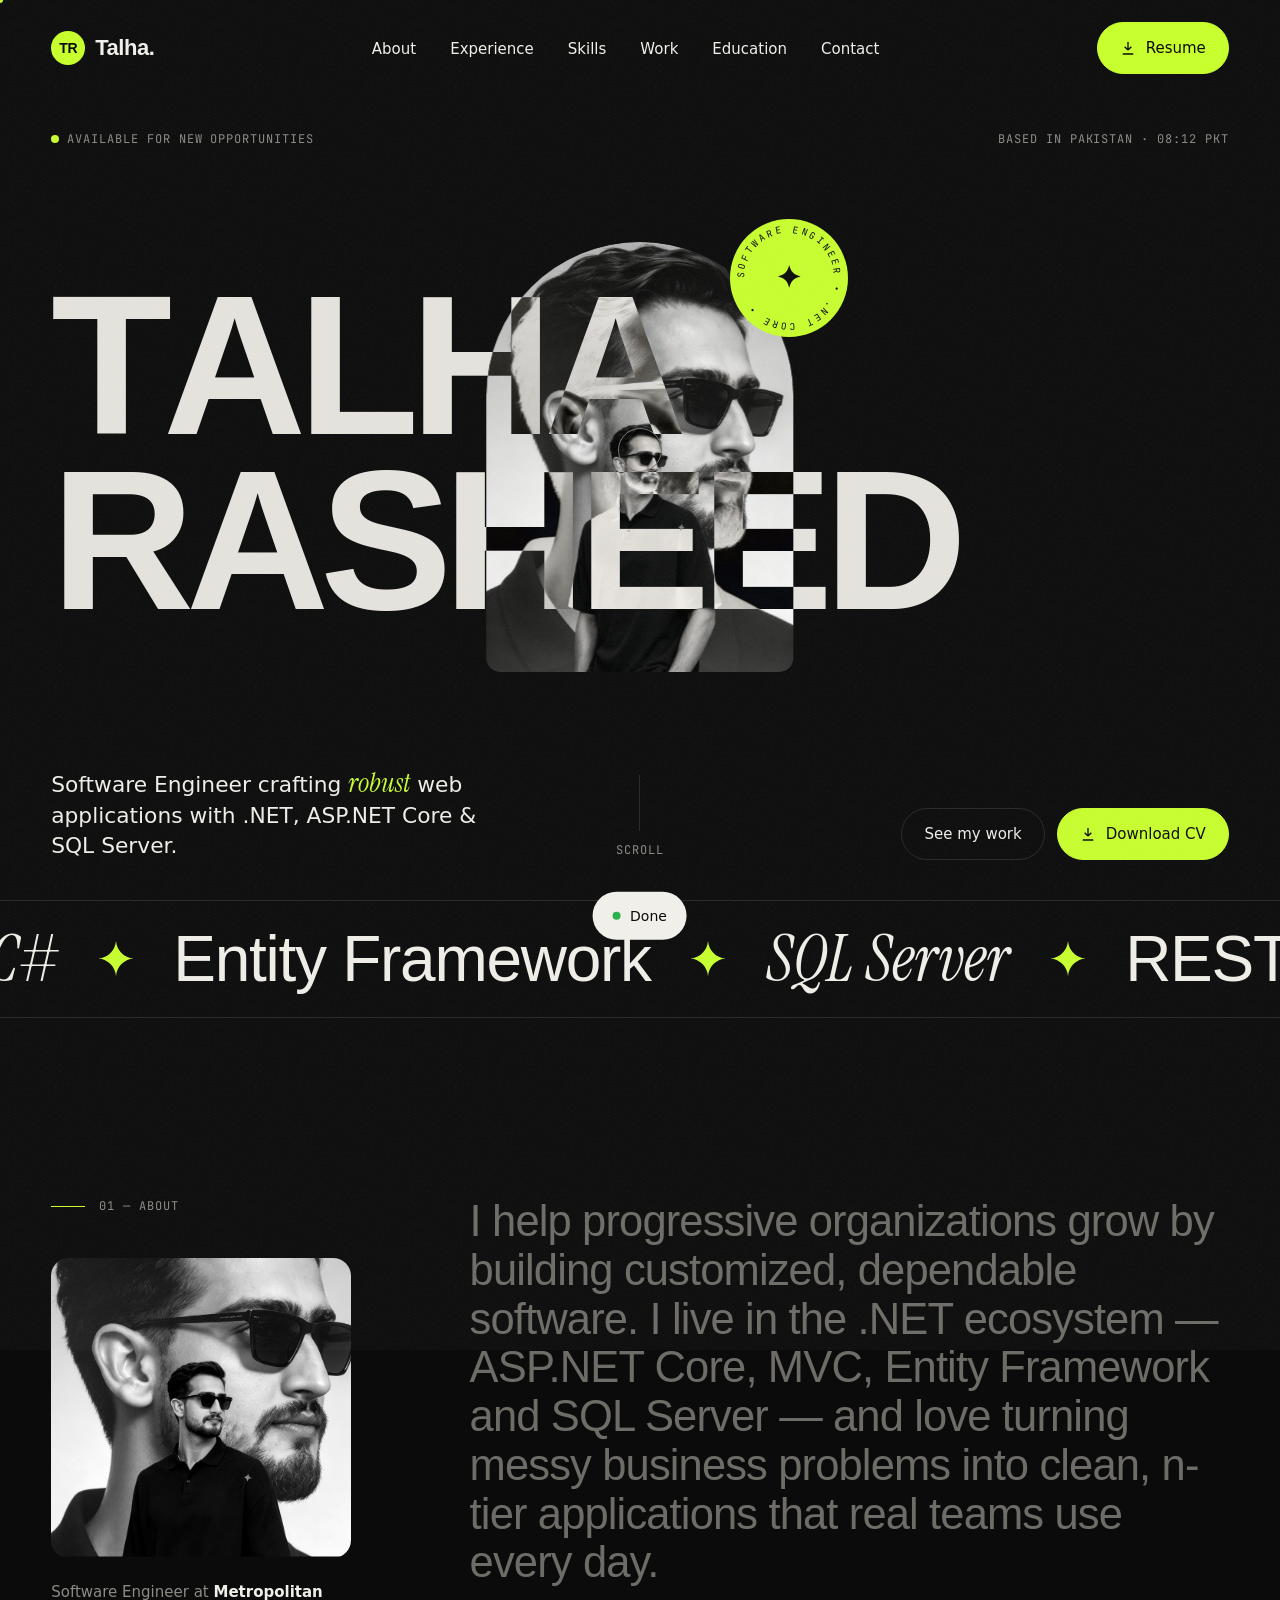
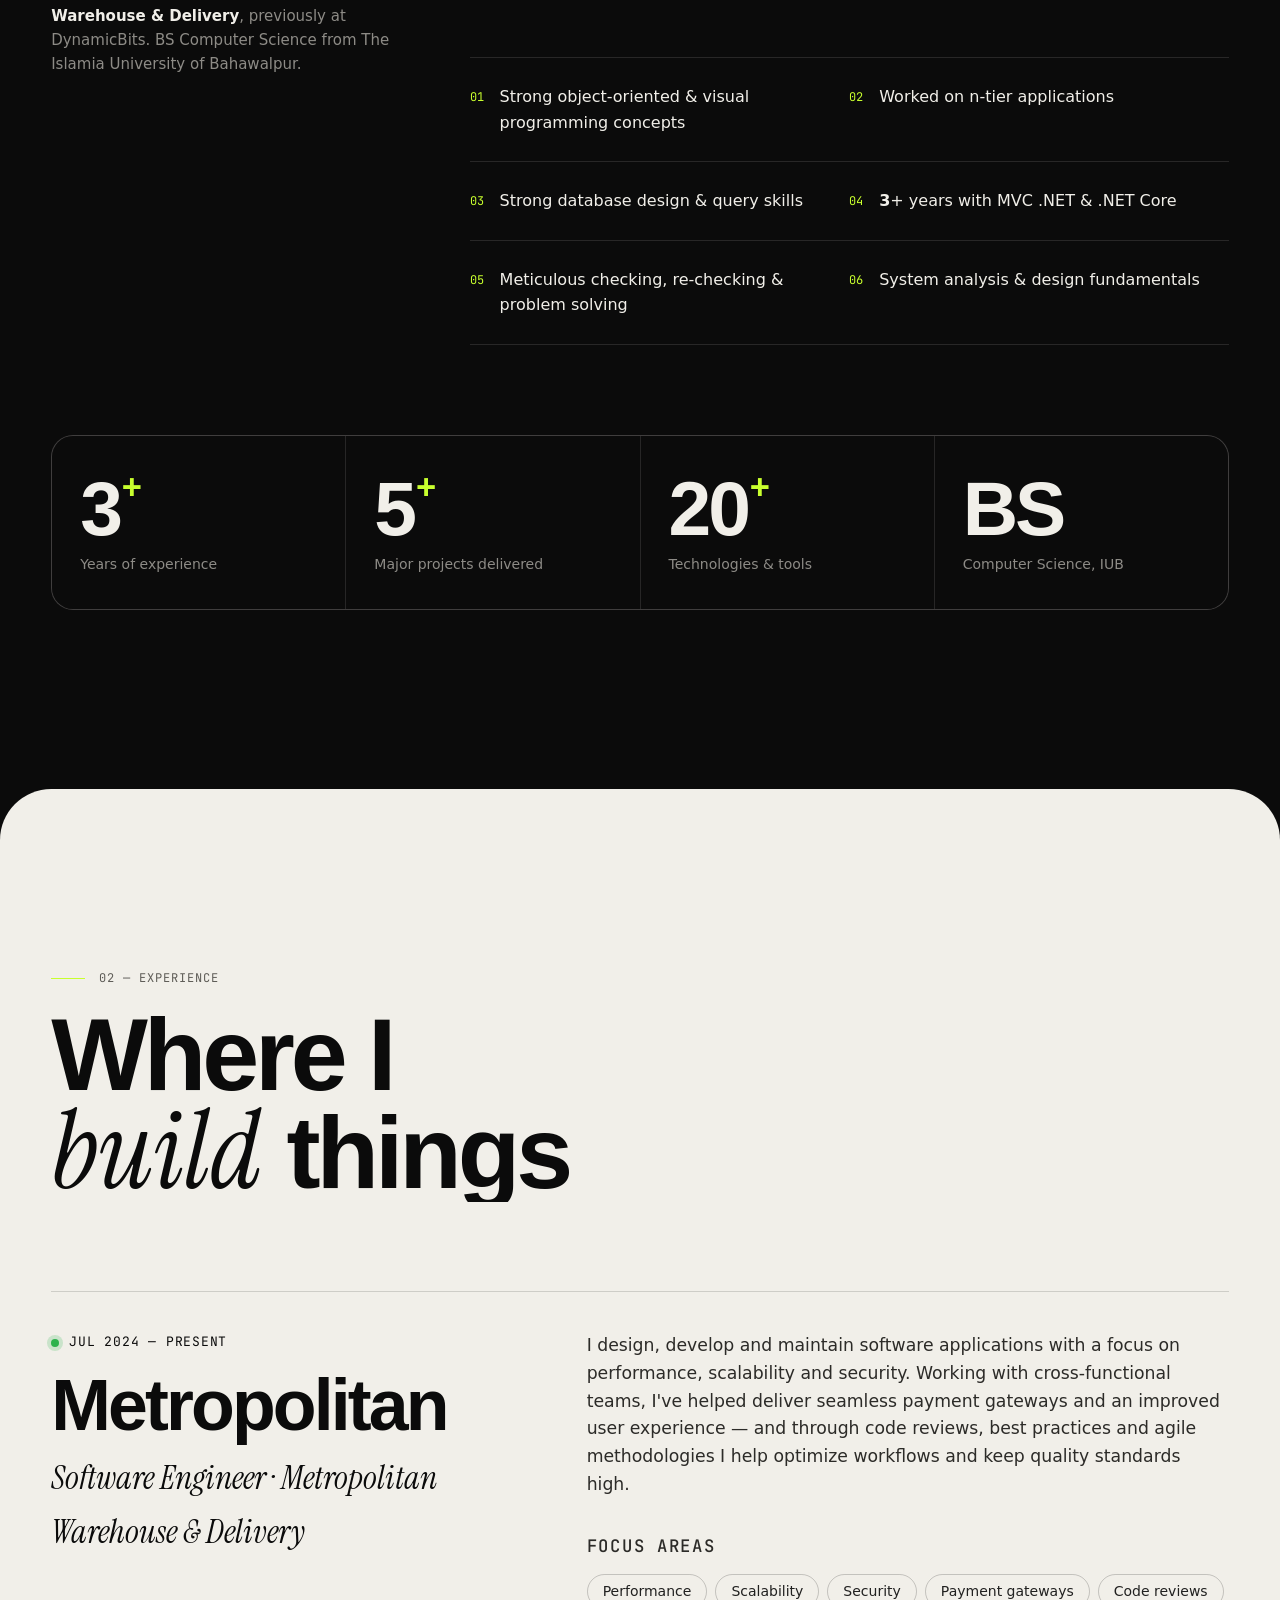
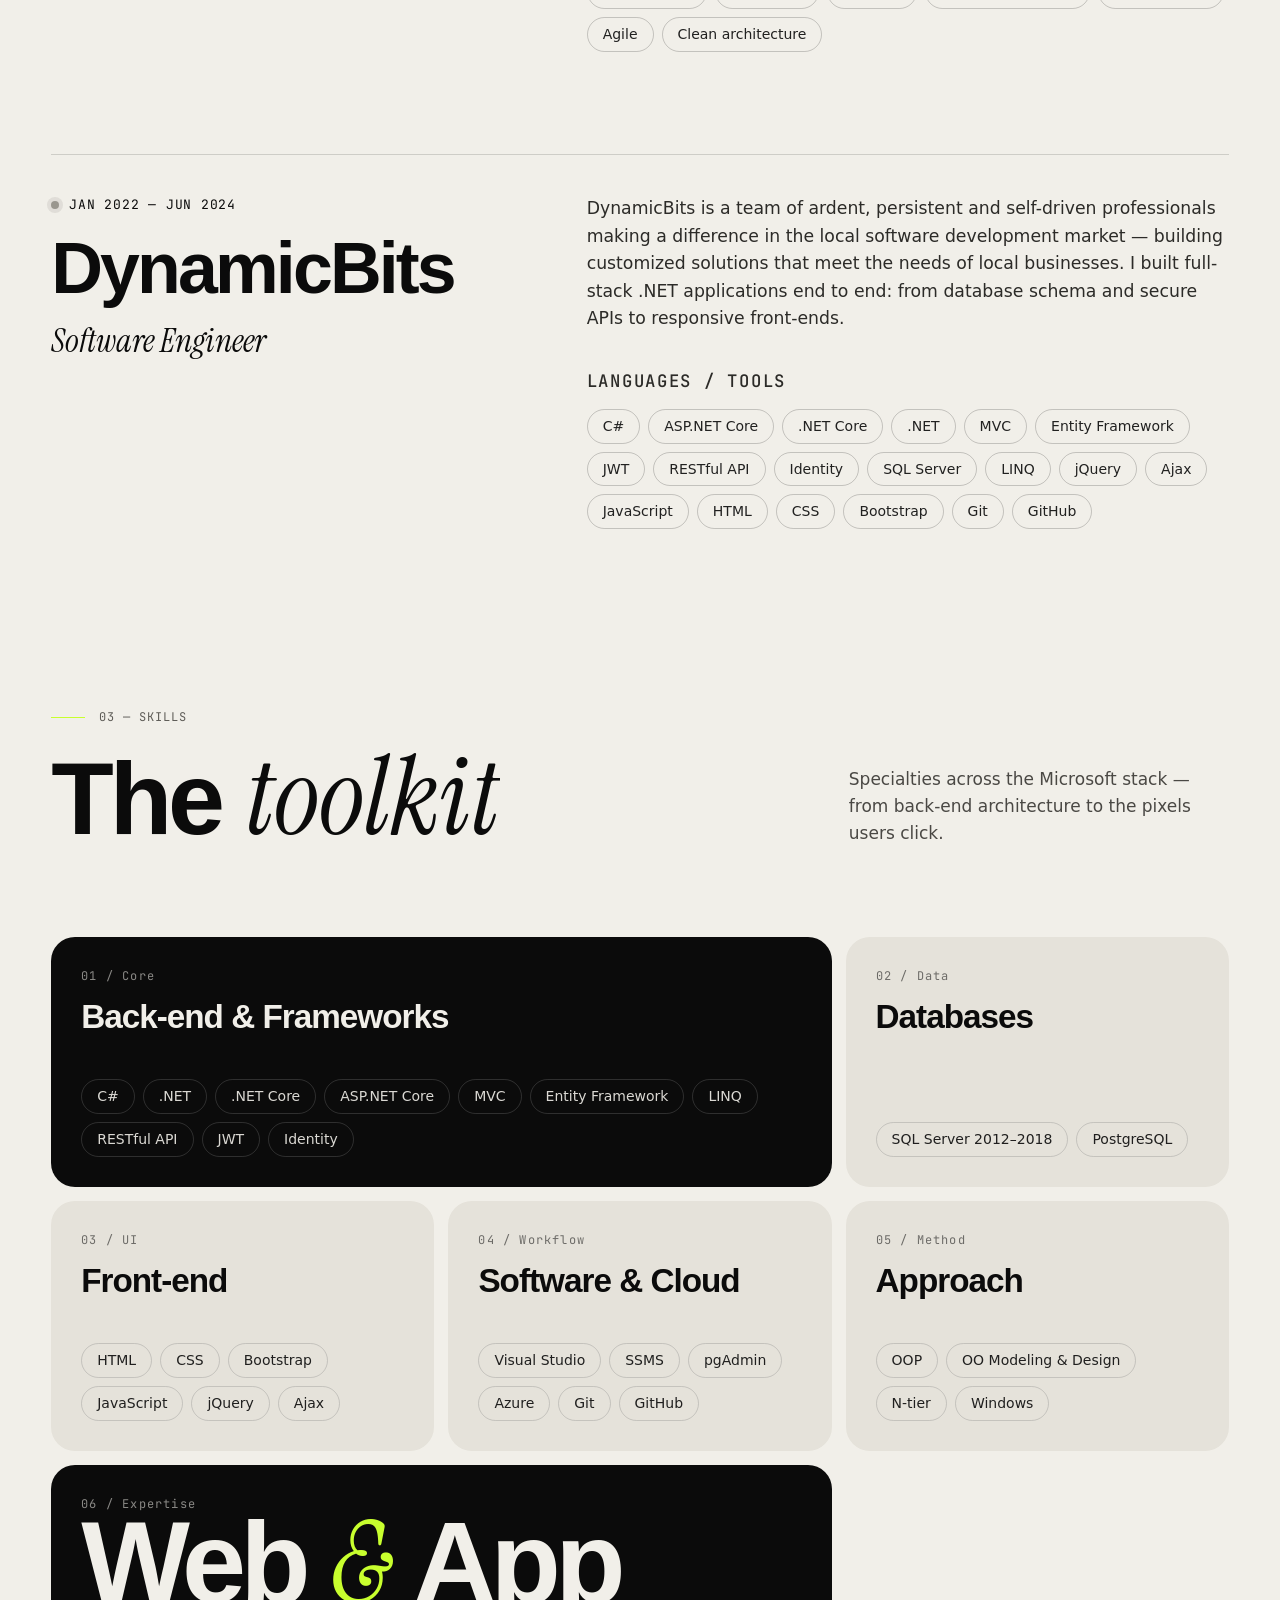
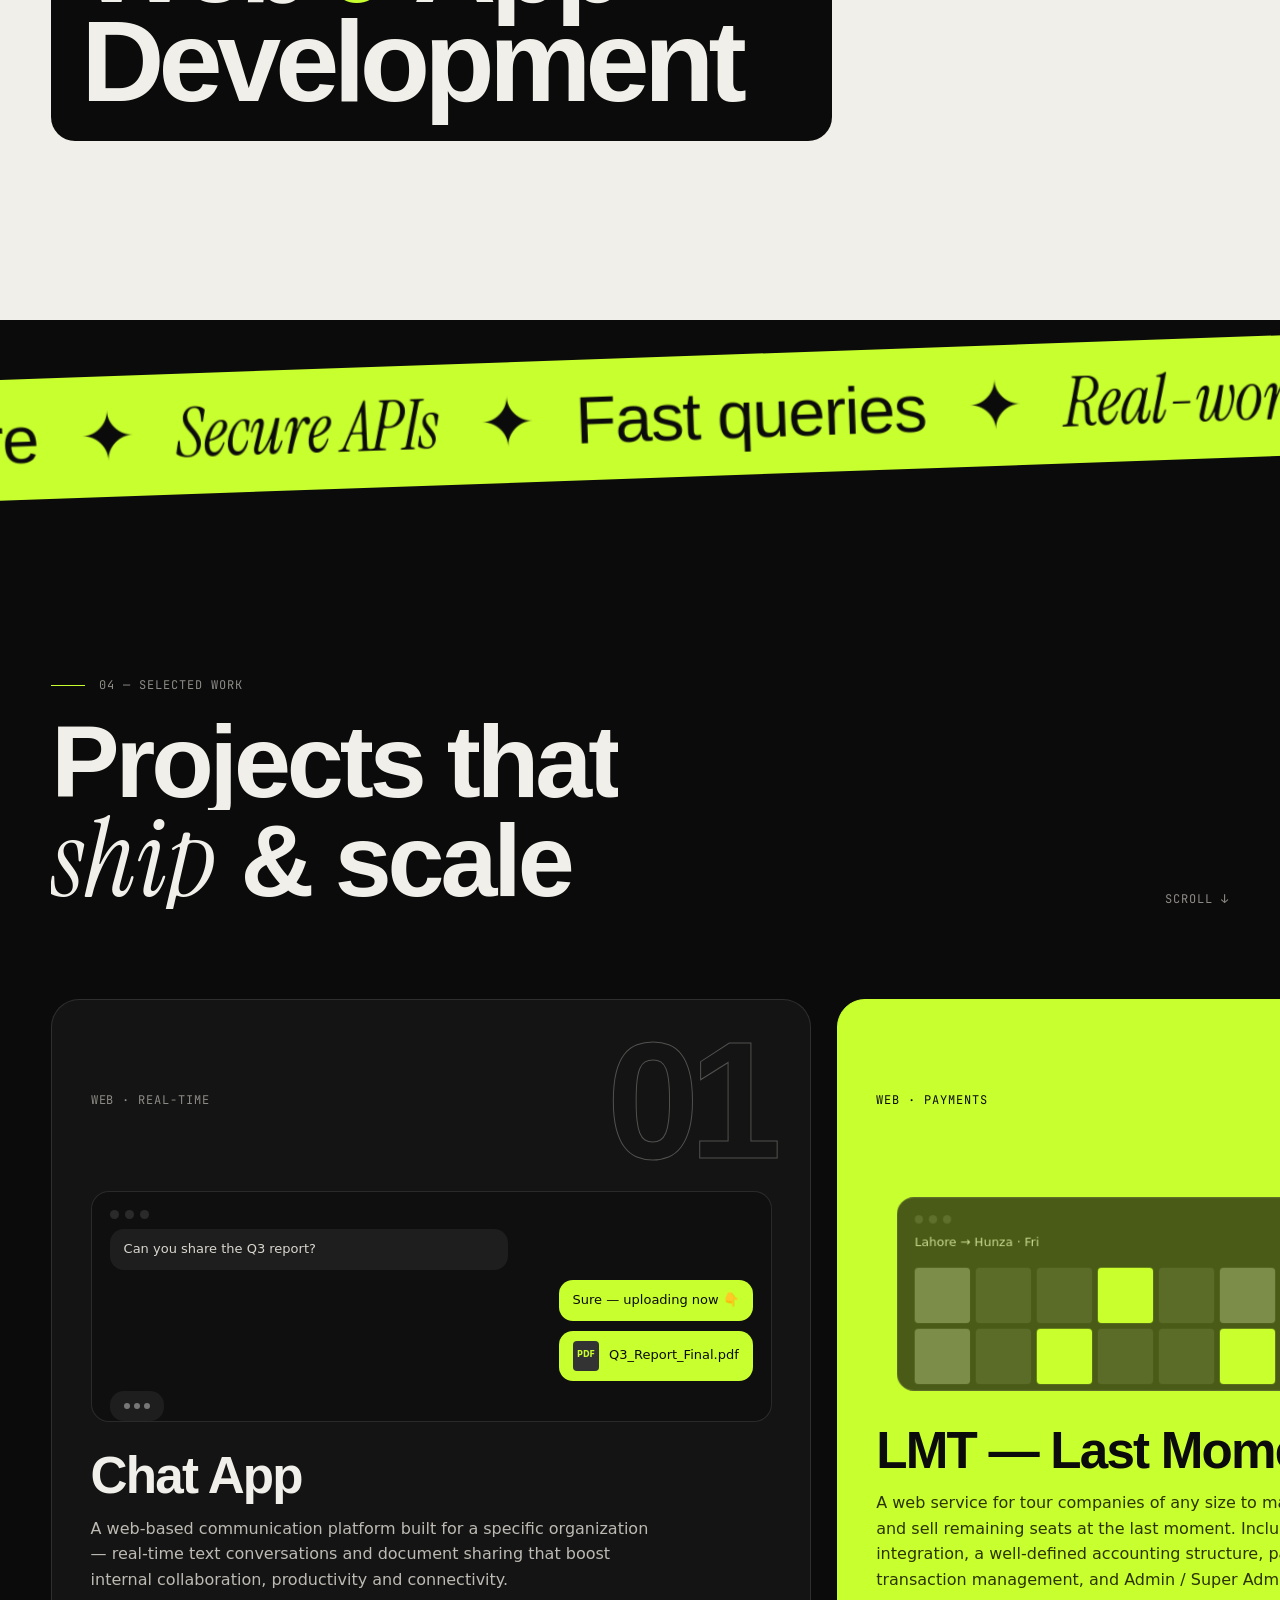
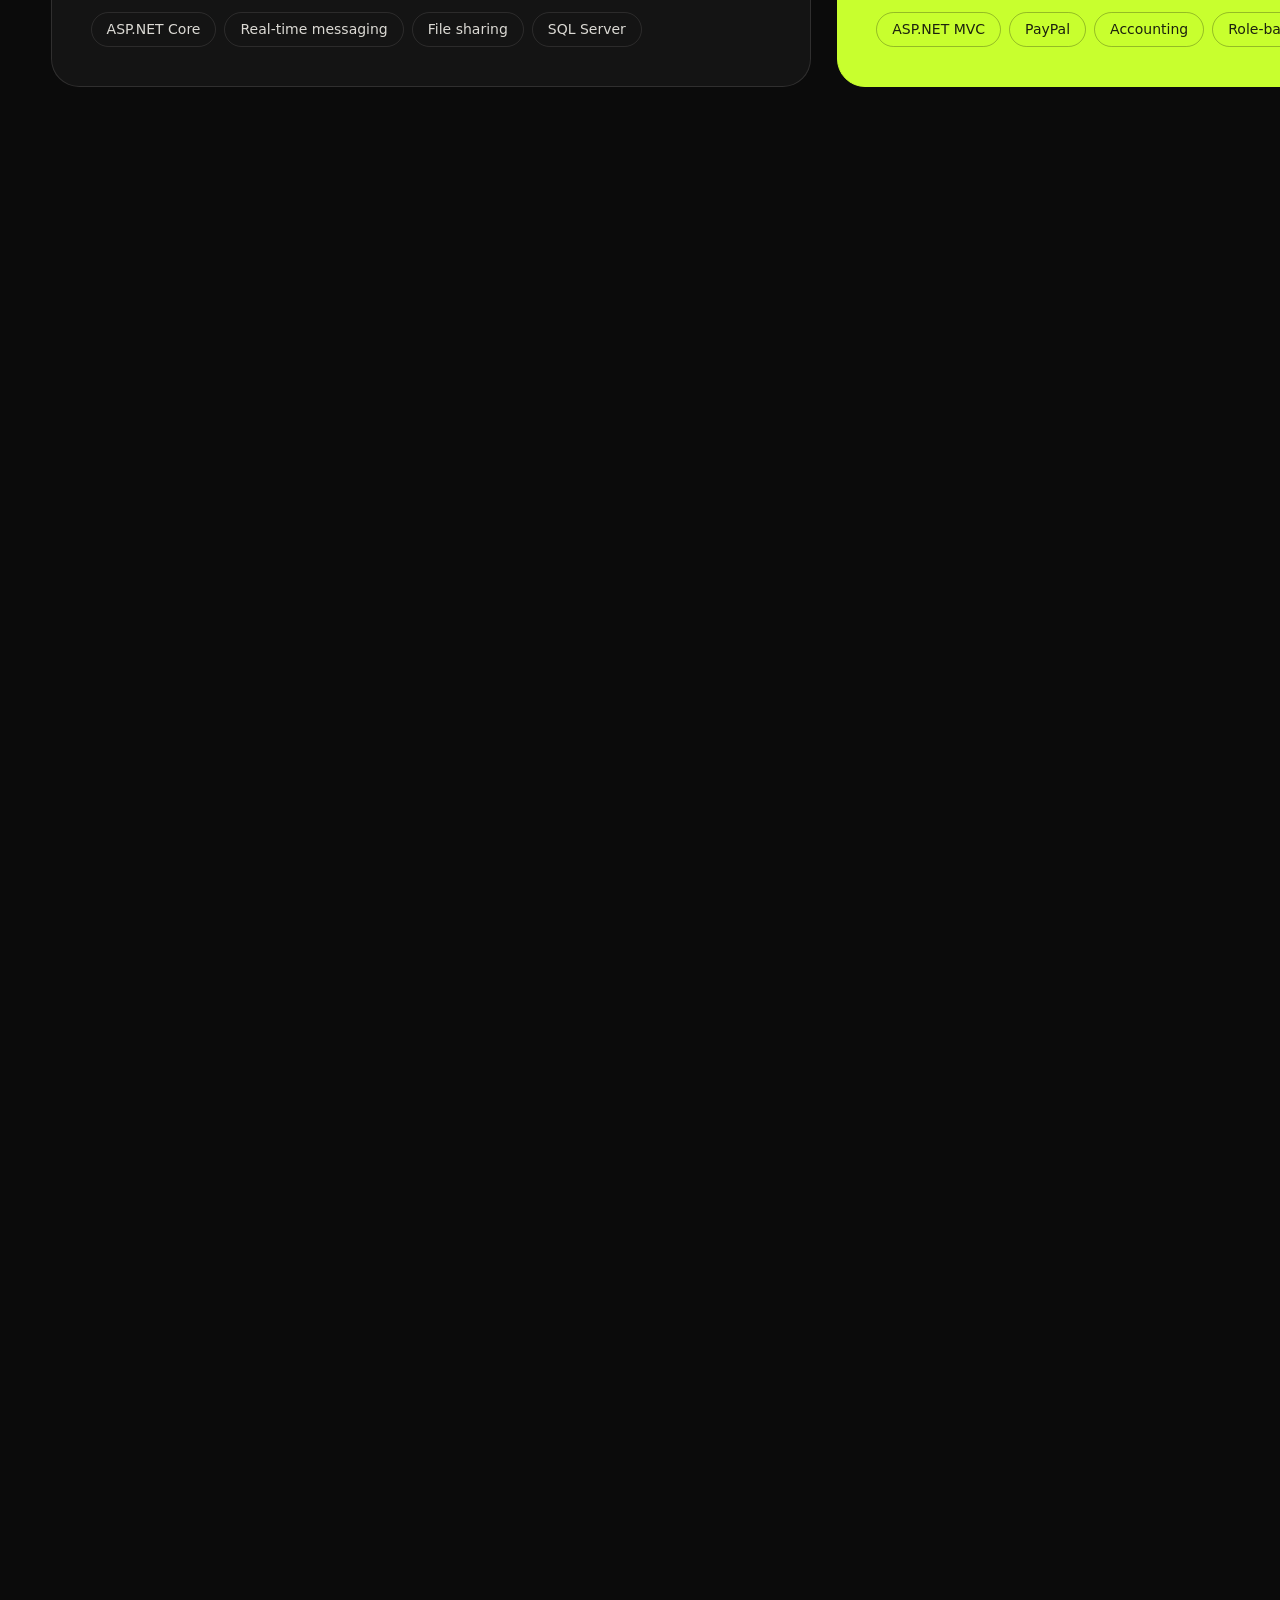
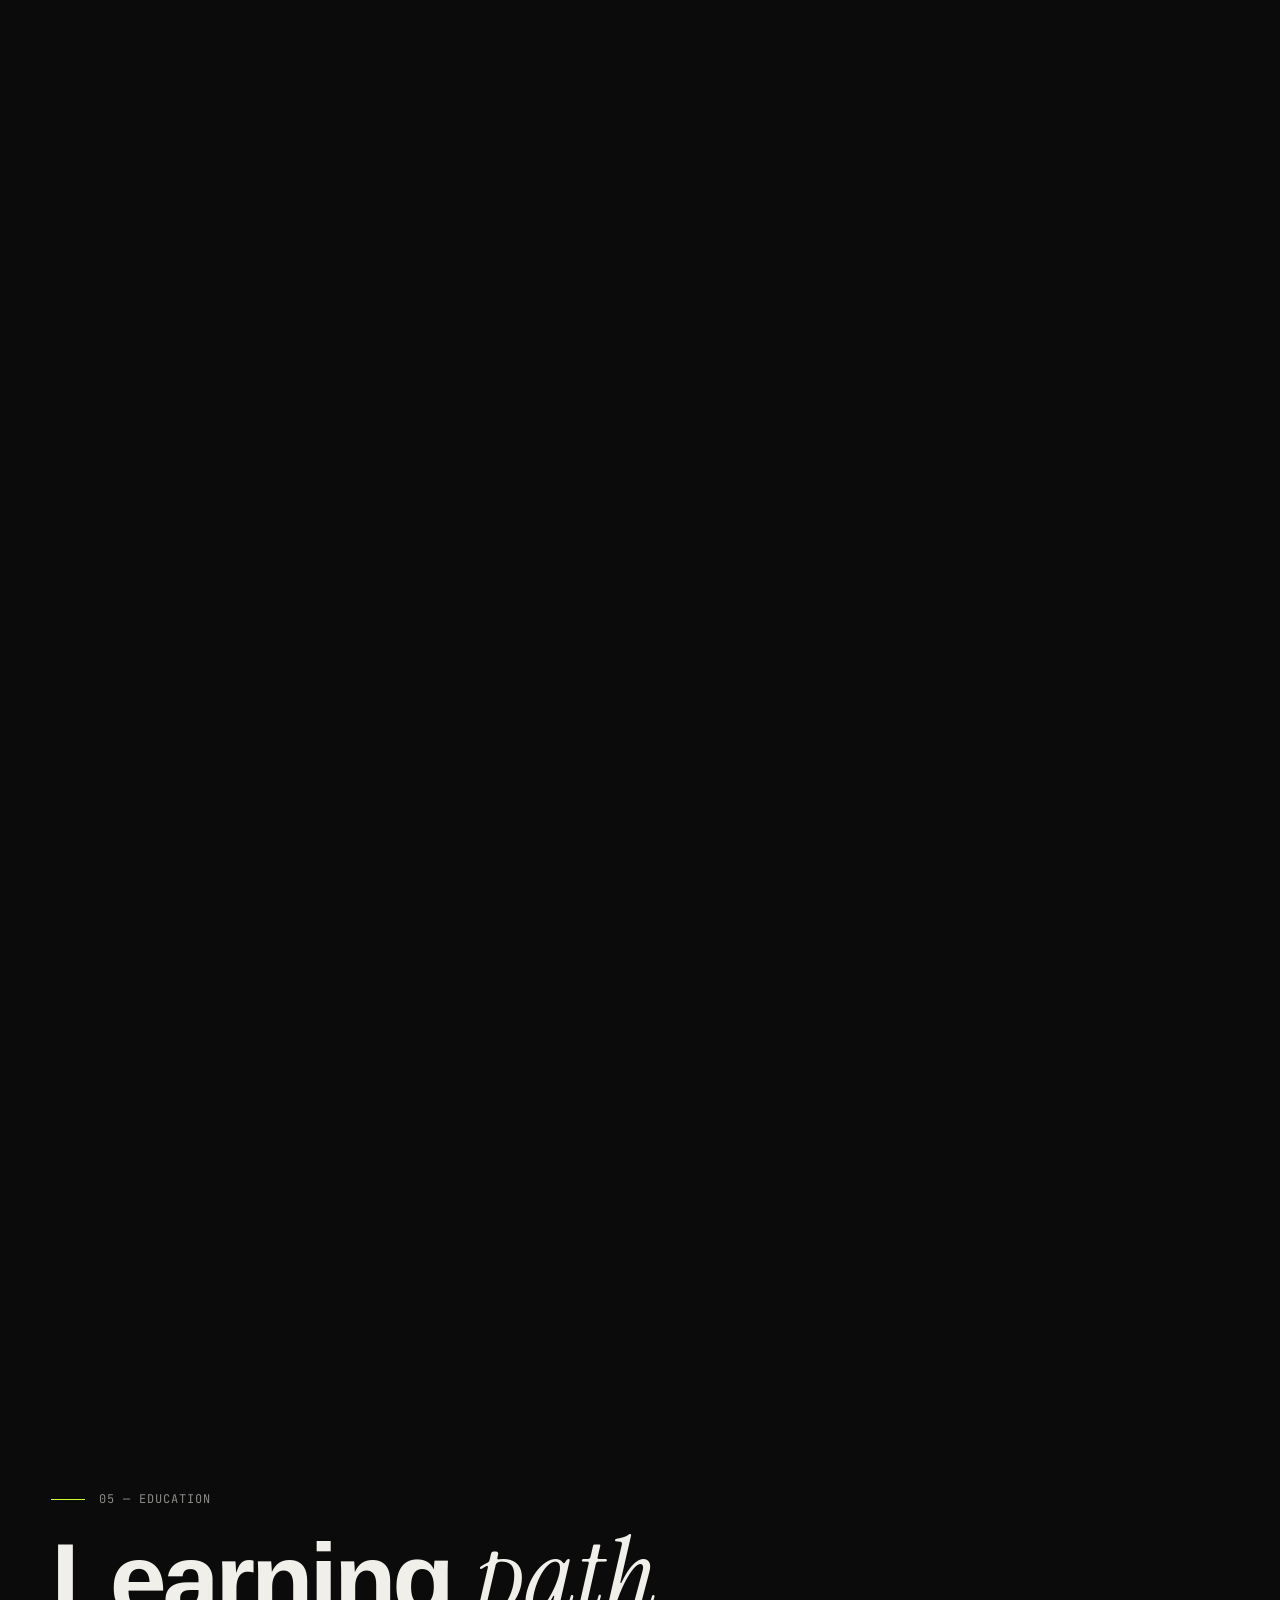
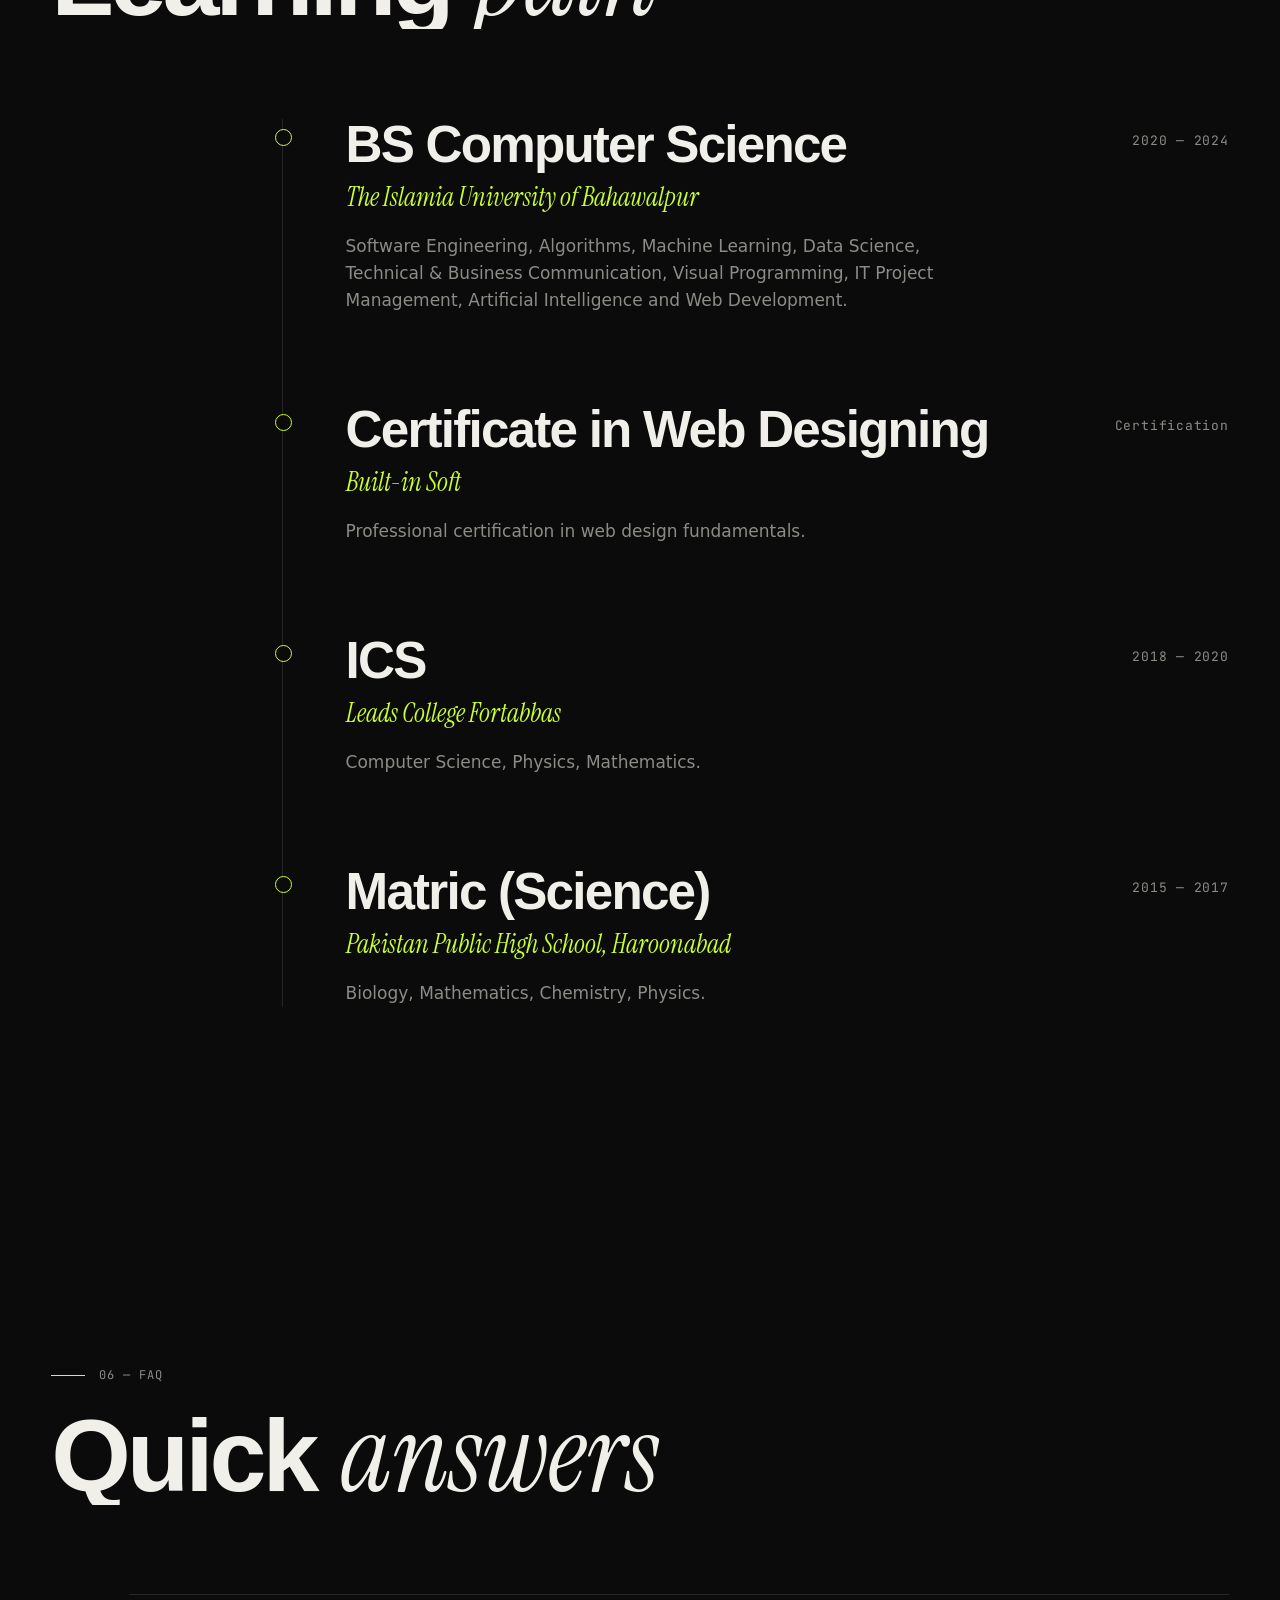
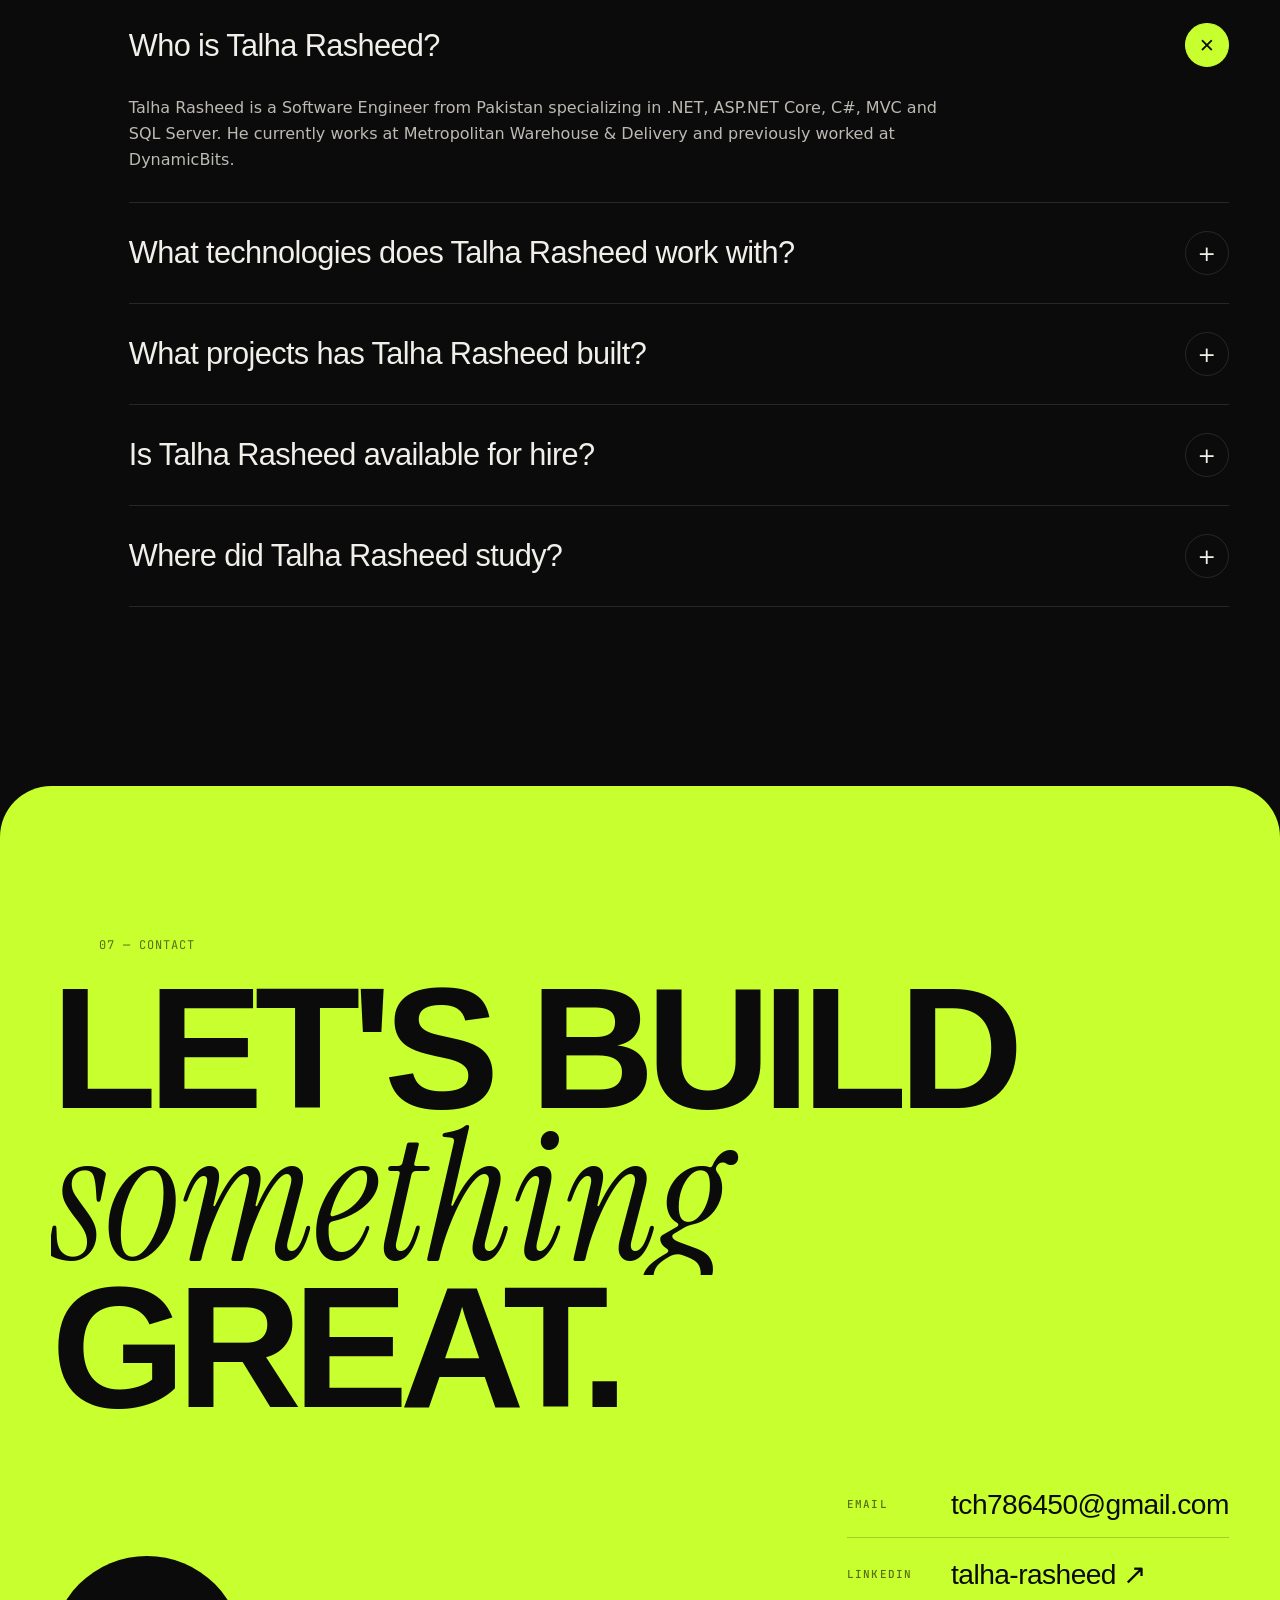
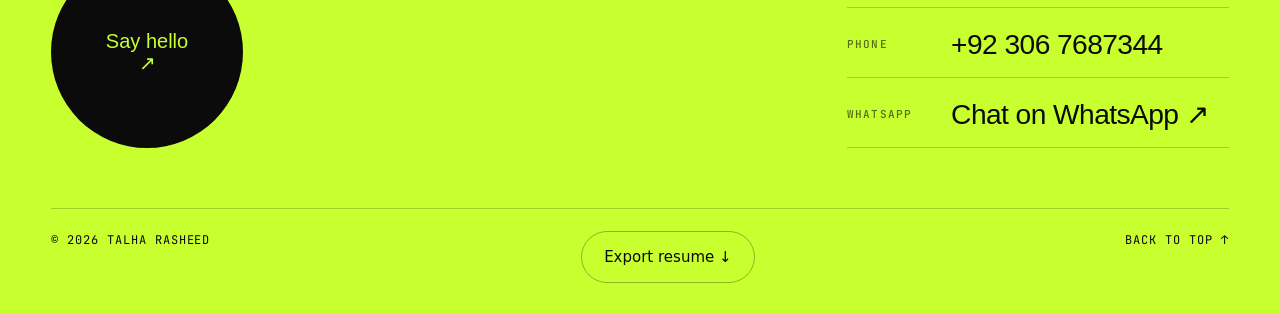
==== commit d4542e2c: "Add files via upload" ====
--- a/index.html
+++ b/index.html
@@ -3,18 +3,296 @@
 <head>
 <meta charset="UTF-8" />
 <meta name="viewport" content="width=device-width, initial-scale=1.0" />
-<title>Talha Rasheed — Software Engineer (.NET / ASP.NET Core)</title>
-<meta name="description" content="Talha Rasheed — Software Engineer building secure, data-driven web applications with .NET, ASP.NET Core, MVC and SQL Server." />
-<meta property="og:title" content="Talha Rasheed — Software Engineer" />
-<meta property="og:description" content=".NET / ASP.NET Core engineer building real-world business software." />
-<meta property="og:image" content="assets/talha.jpg" />
+<title>Talha Rasheed — .NET Software Engineer | ASP.NET Core Developer</title>
+<meta name="description" content="Talha Rasheed is a .NET Software Engineer in Pakistan building secure, scalable web apps with ASP.NET Core, C#, MVC, Entity Framework and SQL Server. View projects & hire." />
+<meta name="author" content="Talha Rasheed" />
+<meta name="keywords" content="Talha Rasheed, .NET developer, ASP.NET Core developer, C# developer, .NET Core developer, MVC developer, SQL Server developer, full stack .NET developer, software engineer Pakistan, .NET developer Pakistan, hire .NET developer, Entity Framework, Web API, clean architecture" />
+<meta name="robots" content="index, follow, max-image-preview:large, max-snippet:-1, max-video-preview:-1" />
+<link rel="canonical" href="https://talharasheed.vercel.app/" />
+<meta name="geo.region" content="PK" />
+<meta name="geo.placename" content="Pakistan" />
+<!-- Google Search Console: paste your verification tag on the next line -->
+<!-- <meta name="google-site-verification" content="PASTE_CODE_HERE" /> -->
+<!-- Bing Webmaster Tools: paste your verification tag on the next line -->
+<!-- <meta name="msvalidate.01" content="PASTE_CODE_HERE" /> -->
+
+<!-- Open Graph (LinkedIn, WhatsApp, Facebook) -->
+<meta property="og:type" content="profile" />
+<meta property="og:site_name" content="Talha Rasheed" />
+<meta property="og:url" content="https://talharasheed.vercel.app/" />
+<meta property="og:title" content="Talha Rasheed — .NET Software Engineer | ASP.NET Core Developer" />
+<meta property="og:description" content="Talha Rasheed is a .NET Software Engineer in Pakistan building secure, scalable web apps with ASP.NET Core, C#, MVC, Entity Framework and SQL Server. View projects & hire." />
+<meta property="og:image" content="https://talharasheed.vercel.app/assets/og-image.jpg" />
+<meta property="og:image:width" content="1200" />
+<meta property="og:image:height" content="630" />
+<meta property="og:image:alt" content="Talha Rasheed — .NET Software Engineer" />
+<meta property="og:locale" content="en_US" />
+<meta property="profile:first_name" content="Talha" />
+<meta property="profile:last_name" content="Rasheed" />
+<!-- Twitter / X -->
+<meta name="twitter:card" content="summary_large_image" />
+<meta name="twitter:title" content="Talha Rasheed — .NET Software Engineer | ASP.NET Core Developer" />
+<meta name="twitter:description" content="Talha Rasheed is a .NET Software Engineer in Pakistan building secure, scalable web apps with ASP.NET Core, C#, MVC, Entity Framework and SQL Server. View projects & hire." />
+<meta name="twitter:image" content="https://talharasheed.vercel.app/assets/og-image.jpg" />
+<meta name="twitter:image:alt" content="Talha Rasheed — .NET Software Engineer" />
+
 <meta name="theme-color" content="#0b0b0b" />
-<link rel="icon" href="data:image/svg+xml,<svg xmlns='http://www.w3.org/2000/svg' viewBox='0 0 64 64'><rect width='64' height='64' rx='14' fill='%230b0b0b'/><text x='50%' y='58%' text-anchor='middle' font-family='Arial Black,Arial' font-size='28' fill='%23c8ff2e'>TR</text></svg>" />
+<link rel="icon" href="/favicon.ico" sizes="any" />
+<link rel="icon" type="image/png" sizes="32x32" href="/assets/favicon-32.png" />
+<link rel="apple-touch-icon" href="/assets/apple-touch-icon.png" />
+<link rel="manifest" href="/site.webmanifest" />
+<link rel="alternate" type="text/plain" title="LLM-readable profile" href="/llms.txt" />
+<link rel="preload" as="image" href="assets/talha.jpg" fetchpriority="high" />
+
+<!-- Structured data: Person, WebSite, ProfilePage, FAQ -->
+<script type="application/ld+json">
+{
+ "@context": "https://schema.org",
+ "@graph": [
+  {
+   "@type": "Person",
+   "@id": "https://talharasheed.vercel.app/#person",
+   "name": "Talha Rasheed",
+   "givenName": "Talha",
+   "familyName": "Rasheed",
+   "jobTitle": "Software Engineer",
+   "description": ".NET Software Engineer specializing in ASP.NET Core, C#, MVC, Entity Framework and SQL Server, building secure and scalable web applications.",
+   "url": "https://talharasheed.vercel.app/",
+   "image": {
+    "@type": "ImageObject",
+    "url": "https://talharasheed.vercel.app/assets/talha.jpg",
+    "width": 900,
+    "height": 1600
+   },
+   "email": "mailto:tch786450@gmail.com",
+   "telephone": "+92-306-7687344",
+   "address": {
+    "@type": "PostalAddress",
+    "addressCountry": "PK"
+   },
+   "nationality": {
+    "@type": "Country",
+    "name": "Pakistan"
+   },
+   "worksFor": {
+    "@type": "Organization",
+    "name": "Metropolitan Warehouse & Delivery"
+   },
+   "alumniOf": [
+    {
+     "@type": "CollegeOrUniversity",
+     "name": "The Islamia University of Bahawalpur",
+     "sameAs": "https://www.iub.edu.pk/"
+    }
+   ],
+   "hasCredential": [
+    {
+     "@type": "EducationalOccupationalCredential",
+     "credentialCategory": "degree",
+     "name": "BS Computer Science",
+     "recognizedBy": {
+      "@type": "CollegeOrUniversity",
+      "name": "The Islamia University of Bahawalpur"
+     }
+    },
+    {
+     "@type": "EducationalOccupationalCredential",
+     "credentialCategory": "certificate",
+     "name": "Certificate in Web Designing",
+     "recognizedBy": {
+      "@type": "Organization",
+      "name": "Built-in Soft"
+     }
+    }
+   ],
+   "hasOccupation": {
+    "@type": "Occupation",
+    "name": ".NET Software Engineer",
+    "occupationLocation": {
+     "@type": "Country",
+     "name": "Pakistan"
+    },
+    "skills": "C#, .NET, .NET Core, ASP.NET Core, ASP.NET MVC, Entity Framework, LINQ, RESTful API, JWT, ASP.NET Identity, SQL Server, PostgreSQL, JavaScript, jQuery, Ajax, HTML, CSS, Bootstrap, Azure, Git, GitHub, Clean Architecture"
+   },
+   "knowsAbout": [
+    "C#",
+    ".NET",
+    ".NET Core",
+    "ASP.NET Core",
+    "ASP.NET MVC",
+    "Entity Framework",
+    "LINQ",
+    "RESTful APIs",
+    "JWT authentication",
+    "ASP.NET Identity",
+    "Microsoft SQL Server",
+    "PostgreSQL",
+    "JavaScript",
+    "jQuery",
+    "Ajax",
+    "HTML",
+    "CSS",
+    "Bootstrap",
+    "Microsoft Azure",
+    "Git",
+    "GitHub",
+    "Clean Architecture",
+    "Object-Oriented Programming",
+    "N-tier architecture",
+    "Web Development",
+    "Payment gateway integration"
+   ],
+   "knowsLanguage": [
+    "English",
+    "Urdu"
+   ],
+   "sameAs": [
+    "https://www.linkedin.com/in/talha-rasheed-a3a185209"
+   ]
+  },
+  {
+   "@type": "WebSite",
+   "@id": "https://talharasheed.vercel.app/#website",
+   "url": "https://talharasheed.vercel.app/",
+   "name": "Talha Rasheed — .NET Software Engineer",
+   "alternateName": [
+    "Talha Rasheed Portfolio",
+    "Talha Rasheed"
+   ],
+   "inLanguage": "en",
+   "publisher": {
+    "@id": "https://talharasheed.vercel.app/#person"
+   }
+  },
+  {
+   "@type": "ProfilePage",
+   "@id": "https://talharasheed.vercel.app/#profilepage",
+   "url": "https://talharasheed.vercel.app/",
+   "name": "Talha Rasheed — .NET Software Engineer | ASP.NET Core Developer Portfolio",
+   "isPartOf": {
+    "@id": "https://talharasheed.vercel.app/#website"
+   },
+   "mainEntity": {
+    "@id": "https://talharasheed.vercel.app/#person"
+   },
+   "about": {
+    "@id": "https://talharasheed.vercel.app/#person"
+   },
+   "primaryImageOfPage": {
+    "@type": "ImageObject",
+    "url": "https://talharasheed.vercel.app/assets/og-image.jpg"
+   },
+   "inLanguage": "en",
+   "dateModified": "2026-11-25",
+   "hasPart": [
+    {
+     "@type": "CreativeWork",
+     "name": "Chat App",
+     "description": "Web-based real-time chat and document-sharing platform for internal communication within an organization.",
+     "creator": {
+      "@id": "https://talharasheed.vercel.app/#person"
+     }
+    },
+    {
+     "@type": "CreativeWork",
+     "name": "LMT — Last Moment Tour",
+     "description": "Tour-management web app for selling last-minute tour seats, with PayPal integration, accounting and Admin/Super Admin roles.",
+     "creator": {
+      "@id": "https://talharasheed.vercel.app/#person"
+     }
+    },
+    {
+     "@type": "CreativeWork",
+     "name": "Trade360",
+     "description": "POS, inventory and accounts management system for retail: rapid billing, automatic purchase orders, attendance, payroll and dynamic reports.",
+     "creator": {
+      "@id": "https://talharasheed.vercel.app/#person"
+     }
+    },
+    {
+     "@type": "CreativeWork",
+     "name": "POMS",
+     "description": "Project management web system built on clean architecture; User and Employee System pages and project settings.",
+     "creator": {
+      "@id": "https://talharasheed.vercel.app/#person"
+     }
+    },
+    {
+     "@type": "CreativeWork",
+     "name": "HR MSPL",
+     "description": "HR management system that digitizes medical claims, removing paper-based workflows.",
+     "creator": {
+      "@id": "https://talharasheed.vercel.app/#person"
+     }
+    },
+    {
+     "@type": "CreativeWork",
+     "name": "Other university projects",
+     "description": "Hospital management, restaurant management, pizza ordering and recipe apps, plus final year projects (FYPs).",
+     "creator": {
+      "@id": "https://talharasheed.vercel.app/#person"
+     }
+    }
+   ]
+  },
+  {
+   "@type": "FAQPage",
+   "@id": "https://talharasheed.vercel.app/#faq",
+   "mainEntity": [
+    {
+     "@type": "Question",
+     "name": "Who is Talha Rasheed?",
+     "acceptedAnswer": {
+      "@type": "Answer",
+      "text": "Talha Rasheed is a Software Engineer from Pakistan specializing in .NET, ASP.NET Core, C#, MVC and SQL Server. He currently works at Metropolitan Warehouse & Delivery and previously worked at DynamicBits."
+     }
+    },
+    {
+     "@type": "Question",
+     "name": "What technologies does Talha Rasheed work with?",
+     "acceptedAnswer": {
+      "@type": "Answer",
+      "text": "C#, .NET, .NET Core, ASP.NET Core, ASP.NET MVC, Entity Framework, LINQ, RESTful APIs, JWT, ASP.NET Identity, SQL Server, PostgreSQL, JavaScript, jQuery, Ajax, HTML, CSS, Bootstrap, Azure, Git and GitHub, using clean architecture and object-oriented design."
+     }
+    },
+    {
+     "@type": "Question",
+     "name": "What projects has Talha Rasheed built?",
+     "acceptedAnswer": {
+      "@type": "Answer",
+      "text": "Talha has built Trade360 (POS, inventory and accounts), LMT – Last Moment Tour (tour booking with PayPal), a real-time Chat App, POMS, HR MSPL (digital medical claims) and several university and final-year projects."
+     }
+    },
+    {
+     "@type": "Question",
+     "name": "Is Talha Rasheed available for hire?",
+     "acceptedAnswer": {
+      "@type": "Answer",
+      "text": "Yes. Talha is open to new opportunities as a .NET / ASP.NET Core developer, including full-time, remote and freelance work. Contact him at tch786450@gmail.com or on LinkedIn."
+     }
+    },
+    {
+     "@type": "Question",
+     "name": "Where did Talha Rasheed study?",
+     "acceptedAnswer": {
+      "@type": "Answer",
+      "text": "Talha Rasheed holds a BS in Computer Science from The Islamia University of Bahawalpur (2020–2024) and a Certificate in Web Designing from Built-in Soft."
+     }
+    }
+   ]
+  }
+ ]
+}
+</script>
 <link rel="preconnect" href="https://api.fontshare.com" />
-<link href="https://api.fontshare.com/v2/css?f[]=clash-display@500,600,700&f[]=satoshi@400,500,700&display=swap" rel="stylesheet" />
+<link rel="preload" as="style" href="https://api.fontshare.com/v2/css?f[]=clash-display@500,600,700&f[]=satoshi@400,500,700&display=swap" />
+<link href="https://api.fontshare.com/v2/css?f[]=clash-display@500,600,700&f[]=satoshi@400,500,700&display=swap" rel="stylesheet" media="print" onload="this.media='all'" />
+<noscript><link href="https://api.fontshare.com/v2/css?f[]=clash-display@500,600,700&f[]=satoshi@400,500,700&display=swap" rel="stylesheet" /></noscript>
 <link rel="preconnect" href="https://fonts.googleapis.com" />
 <link rel="preconnect" href="https://fonts.gstatic.com" crossorigin />
-<link href="https://fonts.googleapis.com/css2?family=Instrument+Serif:ital@0;1&family=JetBrains+Mono:wght@400;500&display=swap" rel="stylesheet" />
+<link rel="preload" as="style" href="https://fonts.googleapis.com/css2?family=Instrument+Serif:ital@0;1&family=JetBrains+Mono:wght@400;500&display=swap" />
+<link href="https://fonts.googleapis.com/css2?family=Instrument+Serif:ital@0;1&family=JetBrains+Mono:wght@400;500&display=swap" rel="stylesheet" media="print" onload="this.media='all'" />
+<noscript><link href="https://fonts.googleapis.com/css2?family=Instrument+Serif:ital@0;1&family=JetBrains+Mono:wght@400;500&display=swap" rel="stylesheet" /></noscript>
 
 <link rel="stylesheet" href="assets/css/style.css" />
 </head>
@@ -67,12 +345,13 @@
   </div>
 
   <div class="hero__stage">
-    <h1 class="hero__name" aria-label="Talha Rasheed">
+    <h1 class="hero__name">
       <span class="line"><span class="chars">Talha</span></span>
       <span class="line"><span class="chars">Rasheed</span></span>
+      <span class="sr"> — .NET Software Engineer &amp; ASP.NET Core Developer</span>
     </h1>
     <div class="hero__photo" data-cursor="label" data-label="Hello!">
-      <img src="assets/talha.jpg" alt="Portrait of Talha Rasheed" />
+      <img src="assets/talha.jpg" alt="Talha Rasheed, .NET Software Engineer" width="900" height="1600" fetchpriority="high" />
     </div>
     <div class="hero__badge" aria-hidden="true">
       <svg viewBox="0 0 120 120"><defs><path id="circ" d="M60,60 m-46,0 a46,46 0 1,1 92,0 a46,46 0 1,1 -92,0"/></defs><text><textPath href="#circ">Software Engineer • .NET Core • </textPath></text></svg>
@@ -112,7 +391,7 @@
   <div class="about__grid">
     <aside class="about__aside">
       <div class="sec__kicker mono">01 — About</div>
-      <div class="portrait" data-parallax-img><img src="assets/talha.jpg" alt="" loading="lazy" /></div>
+      <div class="portrait" data-parallax-img><img src="assets/talha.jpg" alt="Talha Rasheed portrait" width="900" height="1600" loading="lazy" /></div>
       <p>Software Engineer at <strong style="color:var(--ink)">Metropolitan Warehouse &amp; Delivery</strong>, previously at DynamicBits. BS Computer Science from The Islamia University of Bahawalpur.</p>
     </aside>
     <div>
@@ -152,7 +431,7 @@
     <div class="exp__body">
       <p>I design, develop and maintain software applications with a focus on performance, scalability and security. Working with cross-functional teams, I've helped deliver seamless payment gateways and an improved user experience — and through code reviews, best practices and agile methodologies I help optimize workflows and keep quality standards high.</p>
       <div class="exp__stack">
-        <h4>Focus areas</h4>
+        <p class="exp__label">Focus areas</p>
         <div class="tags"><span class="tag">Performance</span><span class="tag">Scalability</span><span class="tag">Security</span><span class="tag">Payment gateways</span><span class="tag">Code reviews</span><span class="tag">Agile</span><span class="tag">Clean architecture</span></div>
       </div>
     </div>
@@ -166,7 +445,7 @@
     <div class="exp__body">
       <p>DynamicBits is a team of ardent, persistent and self-driven professionals making a difference in the local software development market — building customized solutions that meet the needs of local businesses. I built full-stack .NET applications end to end: from database schema and secure APIs to responsive front-ends.</p>
       <div class="exp__stack">
-        <h4>Languages / Tools</h4>
+        <p class="exp__label">Languages / Tools</p>
         <div class="tags">
           <span class="tag">C#</span><span class="tag">ASP.NET Core</span><span class="tag">.NET Core</span><span class="tag">.NET</span><span class="tag">MVC</span><span class="tag">Entity Framework</span><span class="tag">JWT</span><span class="tag">RESTful API</span><span class="tag">Identity</span><span class="tag">SQL Server</span><span class="tag">LINQ</span><span class="tag">jQuery</span><span class="tag">Ajax</span><span class="tag">JavaScript</span><span class="tag">HTML</span><span class="tag">CSS</span><span class="tag">Bootstrap</span><span class="tag">Git</span><span class="tag">GitHub</span>
         </div>
@@ -389,10 +668,42 @@
   </div>
 </section>
 
+<!-- FAQ (also feeds Google rich results & AI answers) -->
+<section class="sec faq" id="faq">
+  <div class="sec__head">
+    <div>
+      <div class="sec__kicker mono">06 — FAQ</div>
+      <h2 class="sec__title"><span class="split-line"><span>Quick <span class="serif">answers</span></span></span></h2>
+    </div>
+  </div>
+  <div class="faq__list">
+    <details class="faq__item" open>
+      <summary><h3>Who is Talha Rasheed?</h3><i aria-hidden="true">+</i></summary>
+      <p>Talha Rasheed is a Software Engineer from Pakistan specializing in .NET, ASP.NET Core, C#, MVC and SQL Server. He currently works at Metropolitan Warehouse &amp; Delivery and previously worked at DynamicBits.</p>
+    </details>
+    <details class="faq__item">
+      <summary><h3>What technologies does Talha Rasheed work with?</h3><i aria-hidden="true">+</i></summary>
+      <p>C#, .NET, .NET Core, ASP.NET Core, ASP.NET MVC, Entity Framework, LINQ, RESTful APIs, JWT, ASP.NET Identity, SQL Server, PostgreSQL, JavaScript, jQuery, Ajax, HTML, CSS, Bootstrap, Azure, Git and GitHub, using clean architecture and object-oriented design.</p>
+    </details>
+    <details class="faq__item">
+      <summary><h3>What projects has Talha Rasheed built?</h3><i aria-hidden="true">+</i></summary>
+      <p>Talha has built Trade360 (POS, inventory and accounts), LMT – Last Moment Tour (tour booking with PayPal), a real-time Chat App, POMS, HR MSPL (digital medical claims) and several university and final-year projects.</p>
+    </details>
+    <details class="faq__item">
+      <summary><h3>Is Talha Rasheed available for hire?</h3><i aria-hidden="true">+</i></summary>
+      <p>Yes. Talha is open to new opportunities as a .NET / ASP.NET Core developer, including full-time, remote and freelance work. Contact him at tch786450@gmail.com or on LinkedIn.</p>
+    </details>
+    <details class="faq__item">
+      <summary><h3>Where did Talha Rasheed study?</h3><i aria-hidden="true">+</i></summary>
+      <p>Talha Rasheed holds a BS in Computer Science from The Islamia University of Bahawalpur (2020–2024) and a Certificate in Web Designing from Built-in Soft.</p>
+    </details>
+  </div>
+</section>
+
 <!-- CONTACT -->
 <section class="contact" id="contact">
   <div>
-    <div class="sec__kicker mono" style="color:rgba(11,11,11,.6)">06 — Contact</div>
+    <div class="sec__kicker mono" style="color:rgba(11,11,11,.6)">07 — Contact</div>
     <h2 class="contact__big"><span class="split-line"><span>Let's build</span></span><span class="split-line"><span><span class="serif">something</span></span></span><span class="split-line"><span>great.</span></span></h2>
   </div>
   <div>
@@ -479,10 +790,10 @@
 <div class="toast" id="toast"><i></i><span>Done</span></div>
 <div id="resume-render" aria-hidden="true"></div>
 
-<script src="assets/js/gsap.min.js"></script>
-<script src="assets/js/ScrollTrigger.min.js"></script>
-<script src="assets/js/lenis.min.js"></script>
-
-<script src="assets/js/main.js"></script>
+<script src="assets/js/gsap.min.js" defer></script>
+<script src="assets/js/ScrollTrigger.min.js" defer></script>
+<script src="assets/js/lenis.min.js" defer></script>
+
+<script src="assets/js/main.js" defer></script>
 </body>
 </html>
--- a/assets/css/style.css
+++ b/assets/css/style.css
@@ -134,7 +134,7 @@
 /* about */
 .about__grid{display:grid;grid-template-columns:minmax(0,.9fr) minmax(0,2fr);gap:clamp(30px,6vw,100px)}
 .about__lead{font-family:var(--display);font-weight:500;font-size:clamp(26px,3.4vw,52px);line-height:1.12;letter-spacing:-.02em}
-.about__lead .w{opacity:.14;transition:none}
+.about__lead .w{color:#6e6c67;transition:none}
 .about__aside{display:flex;flex-direction:column;gap:22px;color:var(--mute);font-size:15px}
 .about__aside .portrait{width:100%;max-width:300px;aspect-ratio:1;border-radius:18px;overflow:hidden;filter:grayscale(1) contrast(1.05)}
 .about__aside .portrait img{width:100%;height:100%;object-fit:cover;object-position:50% 25%;transform:scale(1.15)}
@@ -159,7 +159,7 @@
 .exp__role{font-family:var(--serif);font-style:italic;font-size:clamp(26px,2.6vw,38px)}
 .exp__body p{font-size:clamp(17px,1.35vw,20px);line-height:1.6;color:#2c2b28}
 .exp__stack{margin-top:34px}
-.exp__stack h4{font-family:var(--mono);font-weight:500;font-size:12px;letter-spacing:.1em;text-transform:uppercase;color:#6d6b66;margin-bottom:14px}
+.exp__label{font-family:var(--mono);font-weight:500;font-size:12px;letter-spacing:.1em;text-transform:uppercase;color:#6d6b66;margin-bottom:14px}
 .tags{display:flex;flex-wrap:wrap;gap:8px}
 .tag{padding:8px 15px;border-radius:999px;border:1px solid currentColor;font-size:14px;line-height:1.2;opacity:.9;transition:background .3s,color .3s}
 .exp .tag{border-color:rgba(11,11,11,.22)}
@@ -341,3 +341,15 @@
   .pj__visual{min-height:250px}
   .sk__big{font-size:10vw}
 }
+
+/* FAQ */
+.faq__list{border-top:1px solid var(--line);max-width:1100px;margin-left:auto}
+.faq__item{border-bottom:1px solid var(--line)}
+.faq__item summary{list-style:none;cursor:pointer;display:flex;justify-content:space-between;align-items:center;gap:24px;padding:28px 0}
+.faq__item summary::-webkit-details-marker{display:none}
+.faq__item h3{font-family:var(--display);font-weight:500;font-size:clamp(22px,2.4vw,34px);letter-spacing:-.02em;line-height:1.15;transition:color .3s}
+.faq__item summary:hover h3{color:var(--accent)}
+.faq__item summary i{flex:none;width:44px;height:44px;border-radius:50%;border:1px solid var(--line);display:grid;place-items:center;font-style:normal;font-size:22px;transition:transform .5s var(--ease),background .3s,color .3s}
+.faq__item[open] summary i{transform:rotate(45deg);background:var(--accent);color:var(--accent-ink);border-color:var(--accent)}
+.faq__item p{color:#bdbab3;font-size:clamp(16px,1.25vw,19px);max-width:820px;padding:0 0 30px;animation:faqIn .5s var(--ease)}
+@keyframes faqIn{from{opacity:0;transform:translateY(-8px)}to{opacity:1;transform:none}}
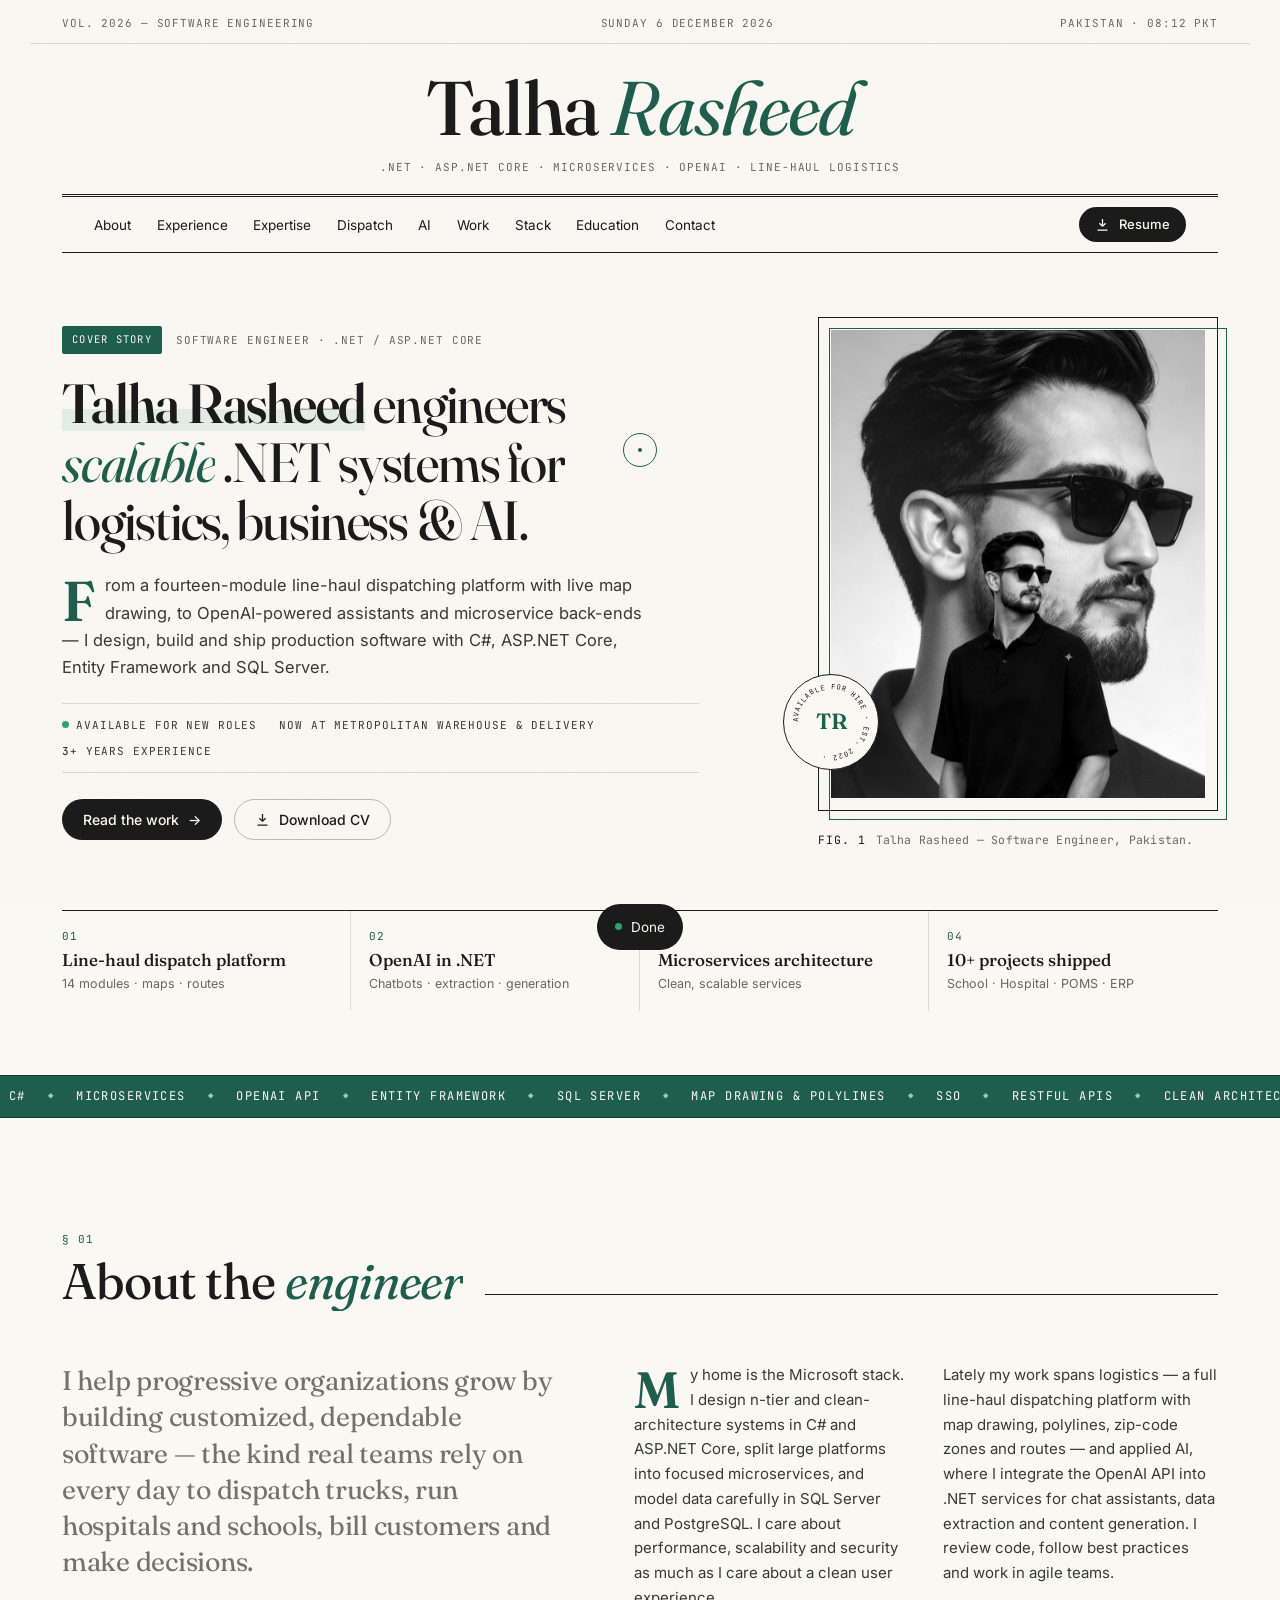
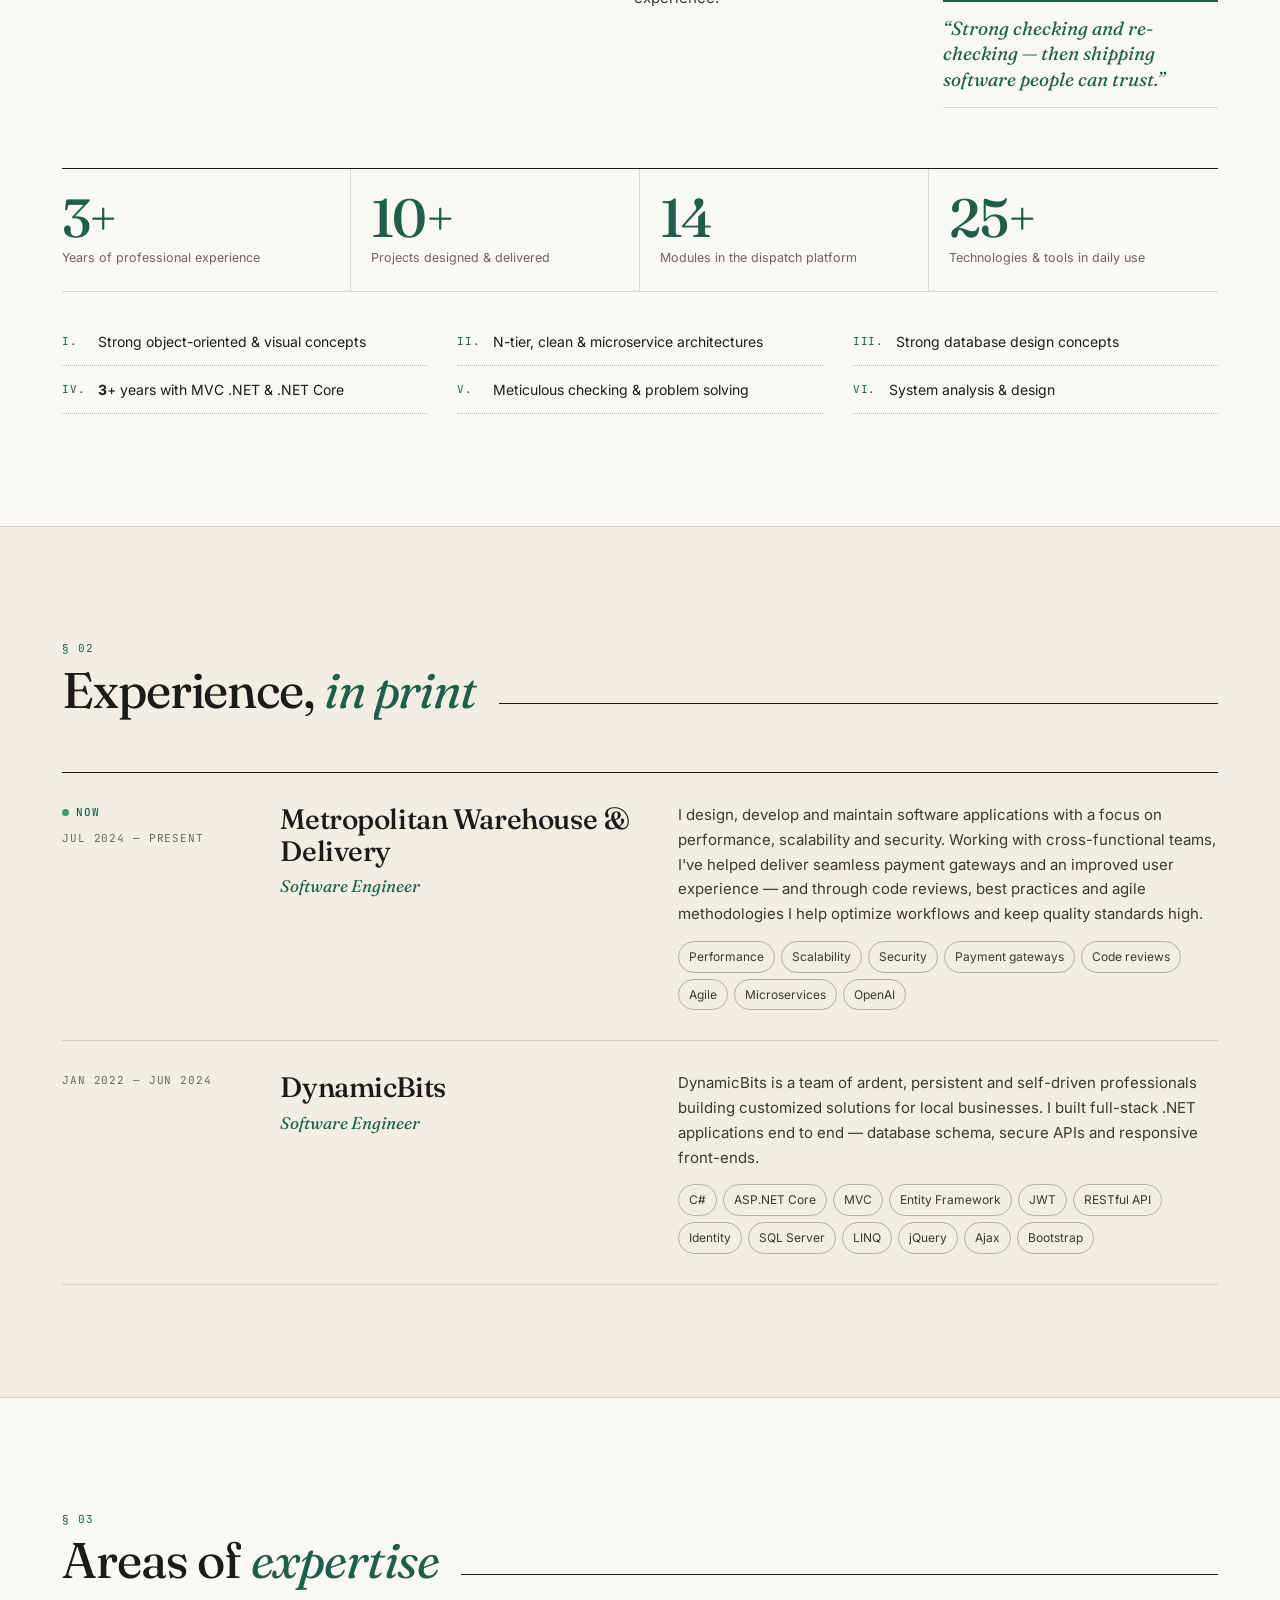
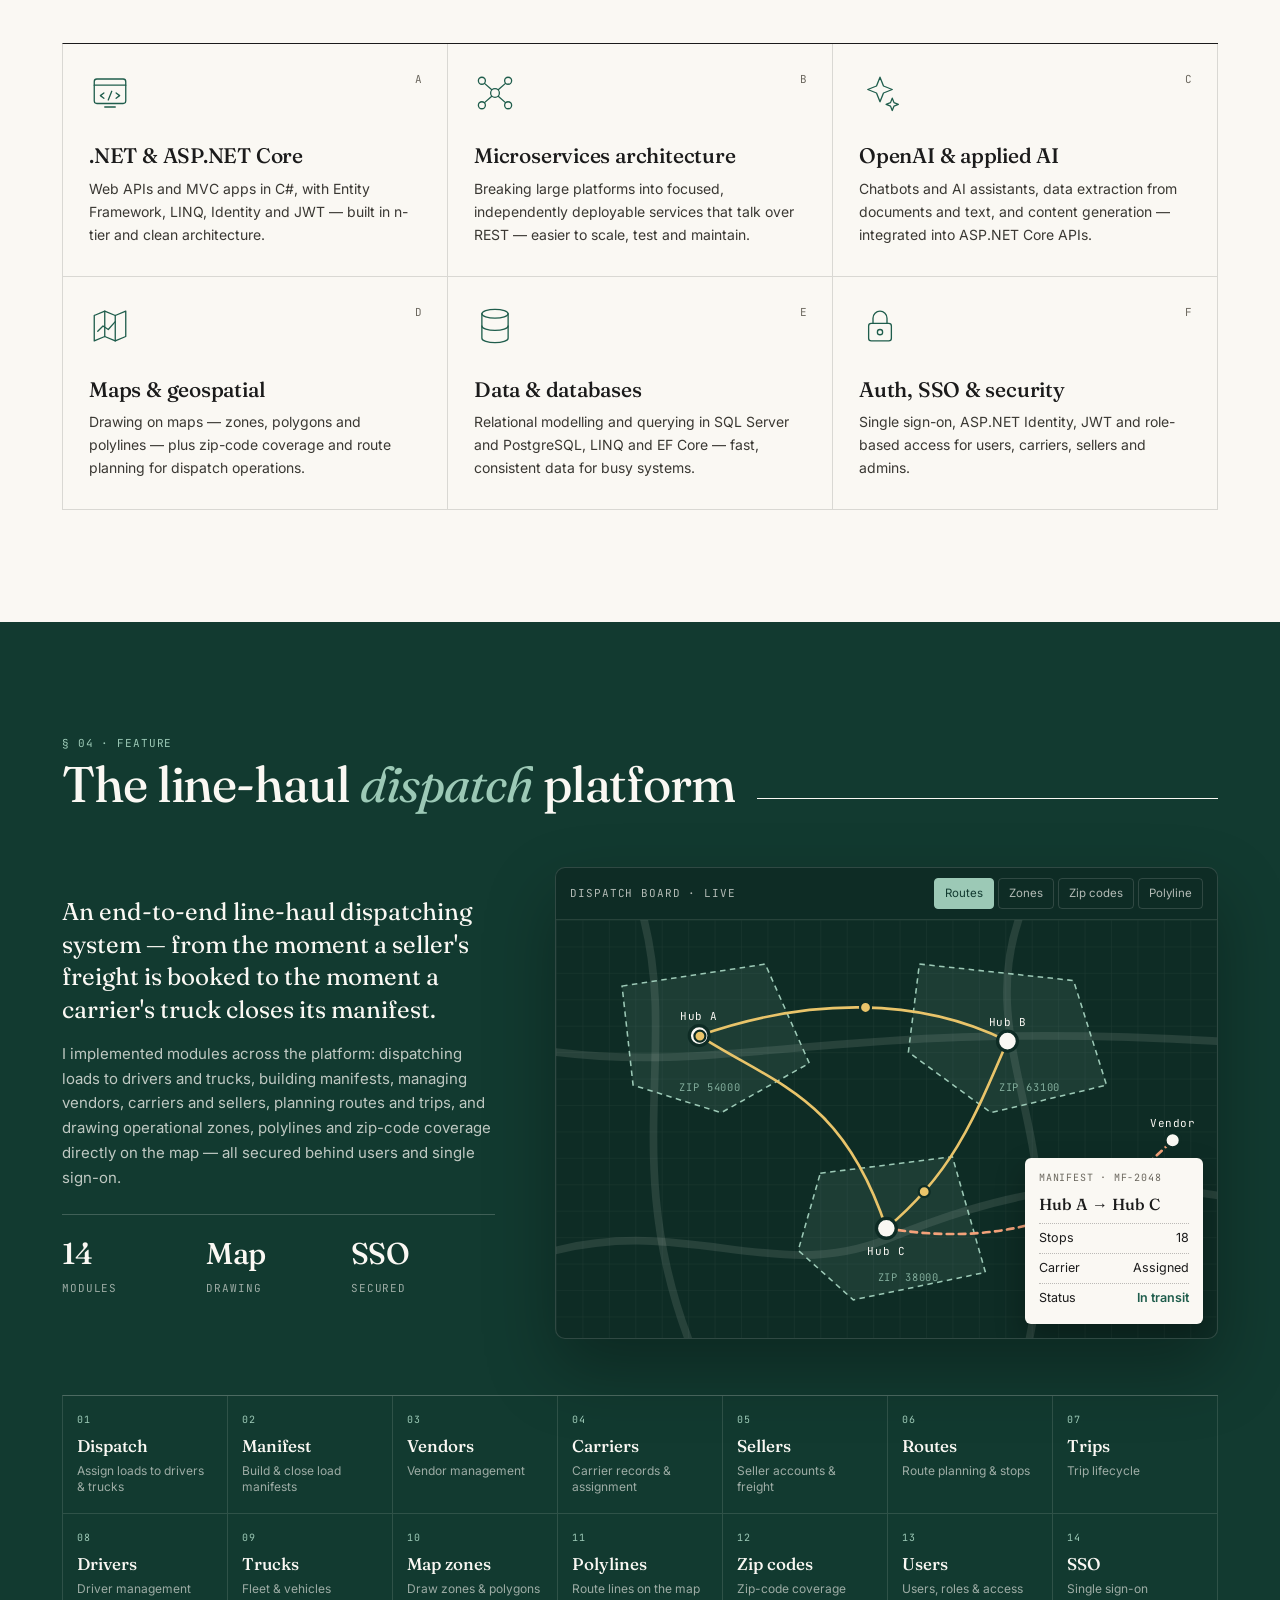
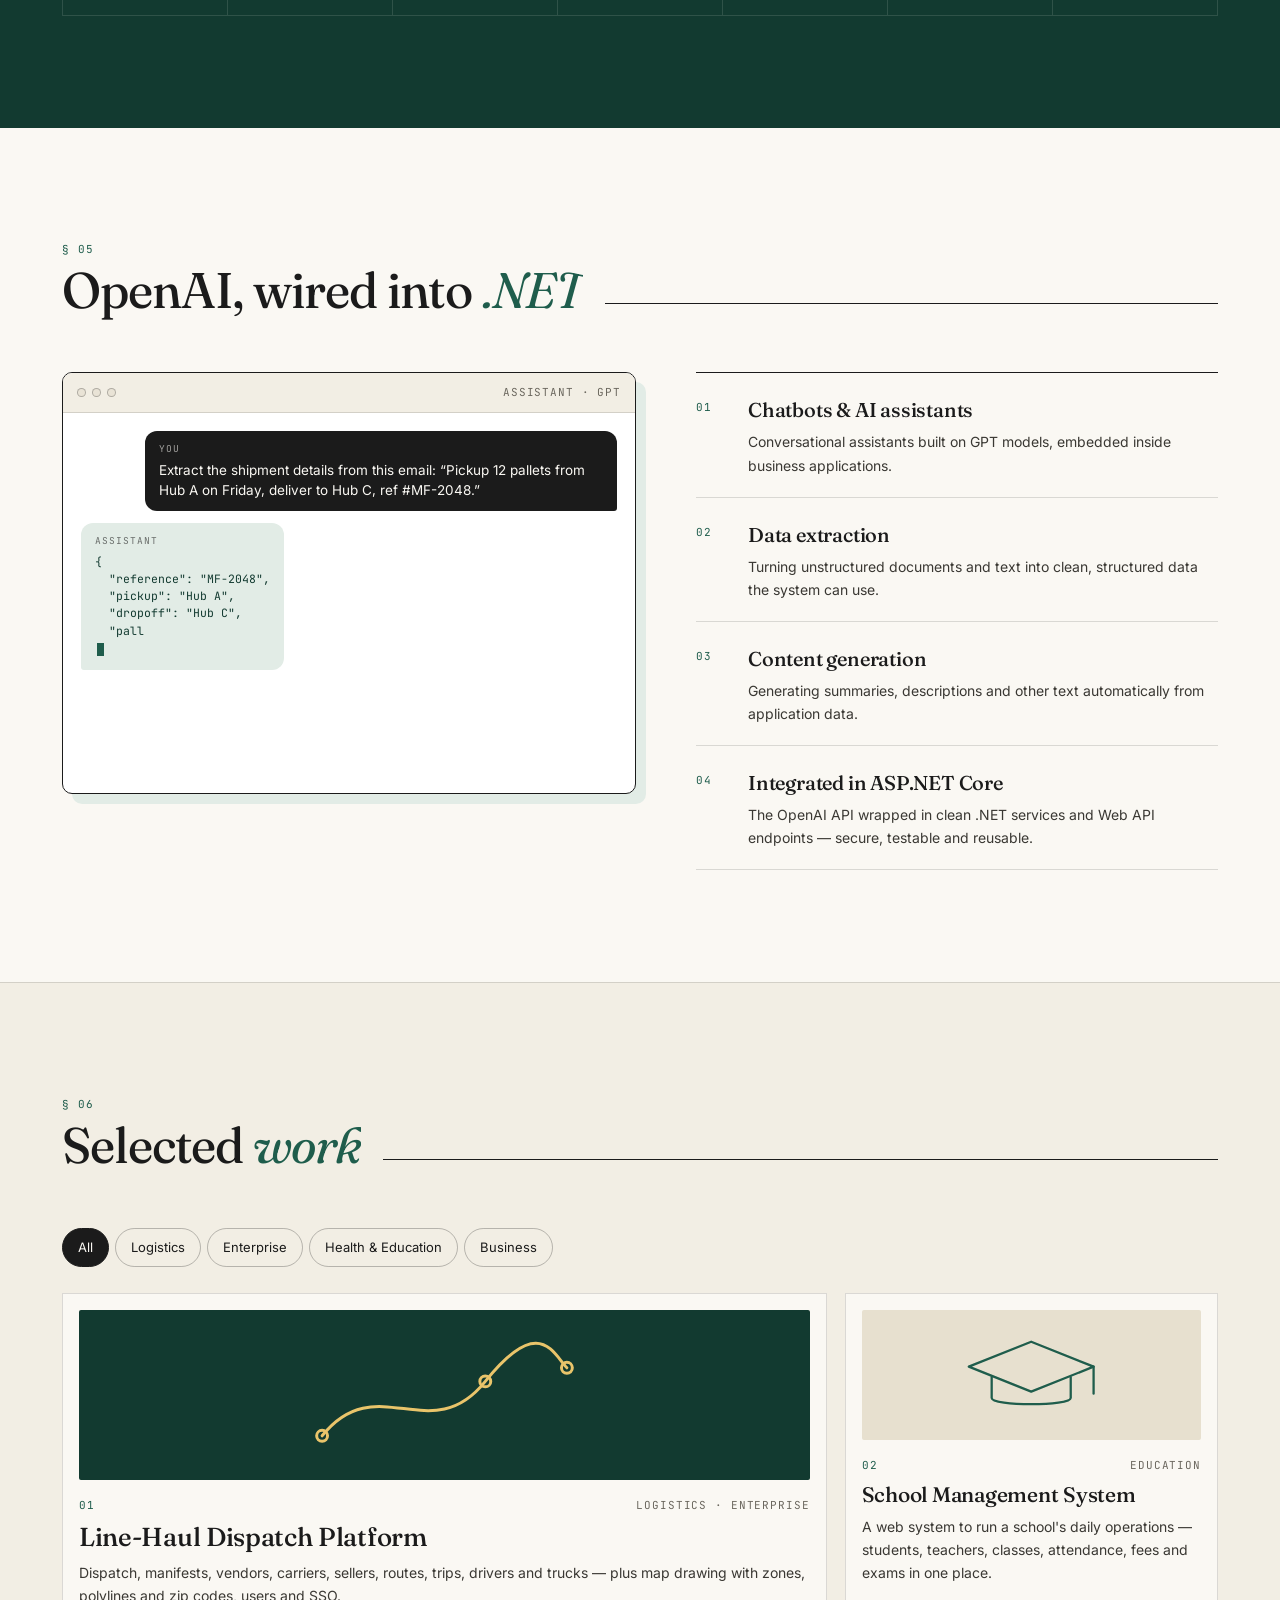
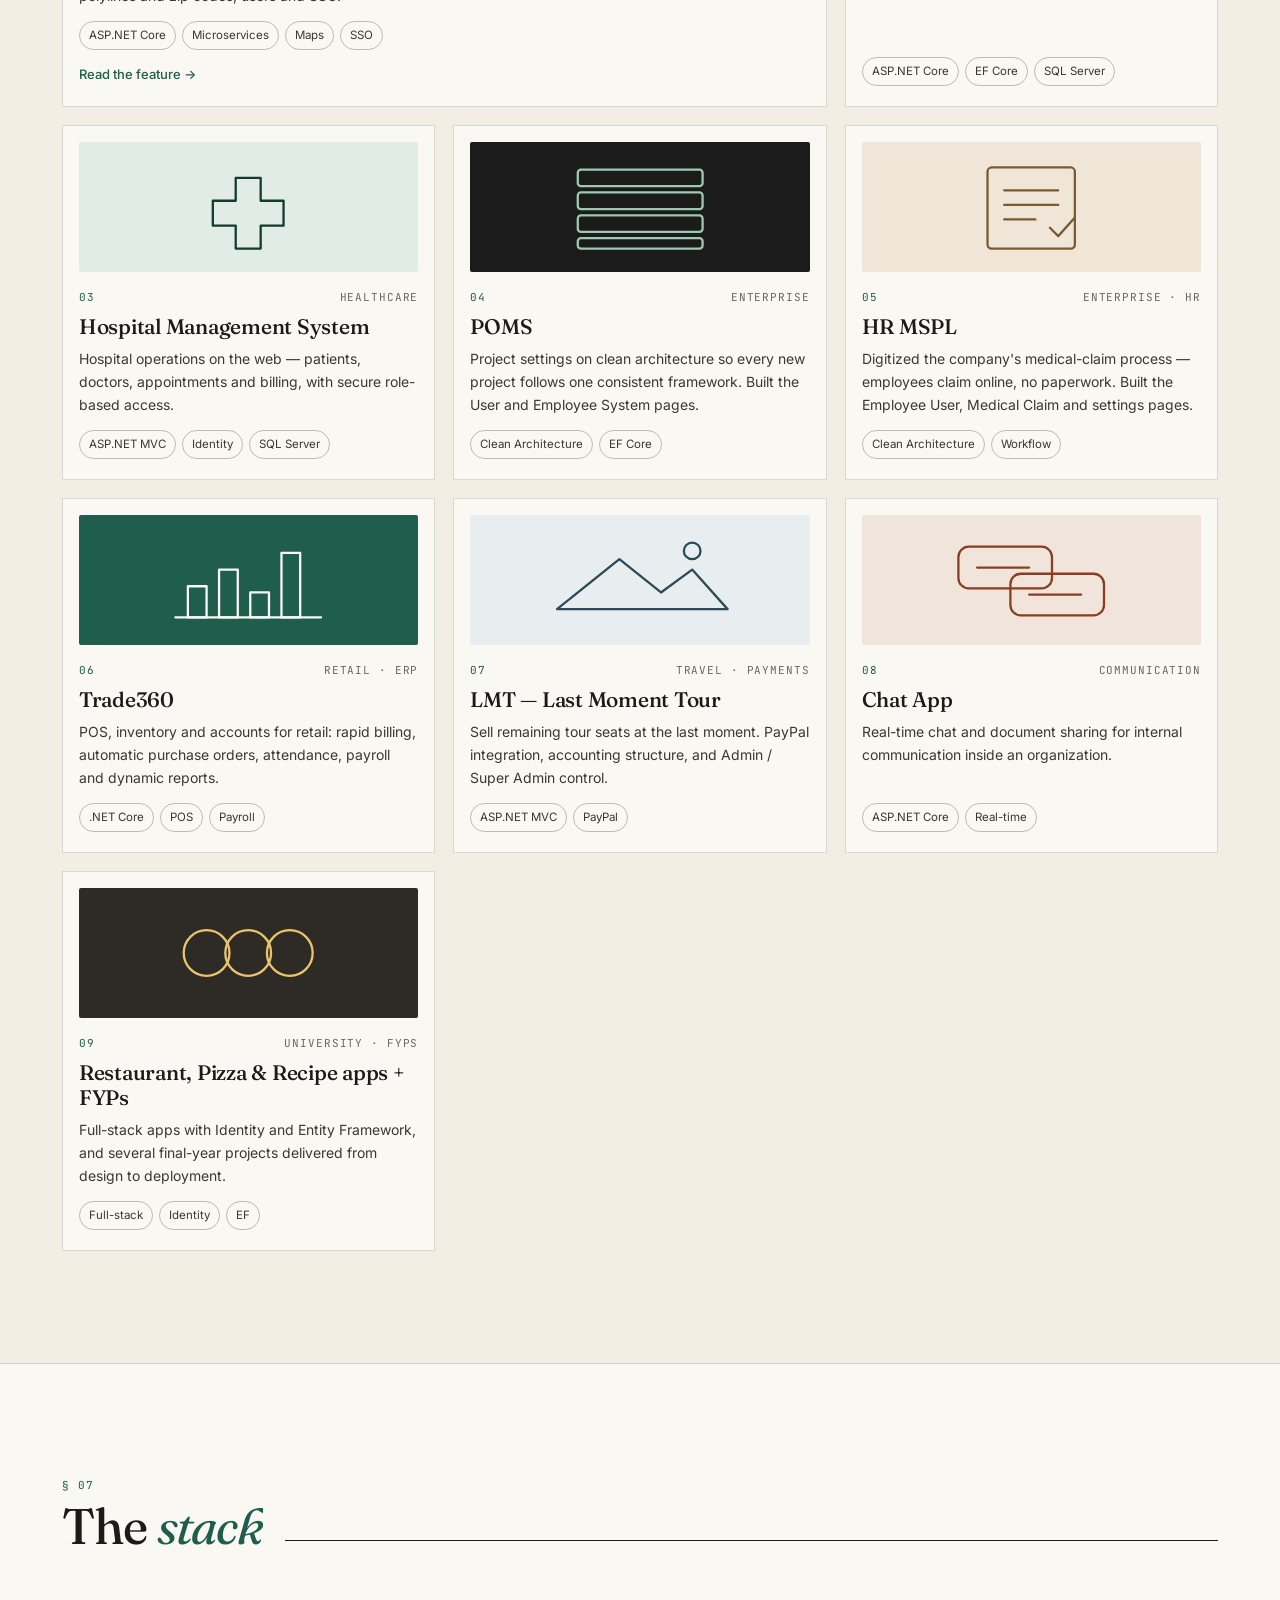
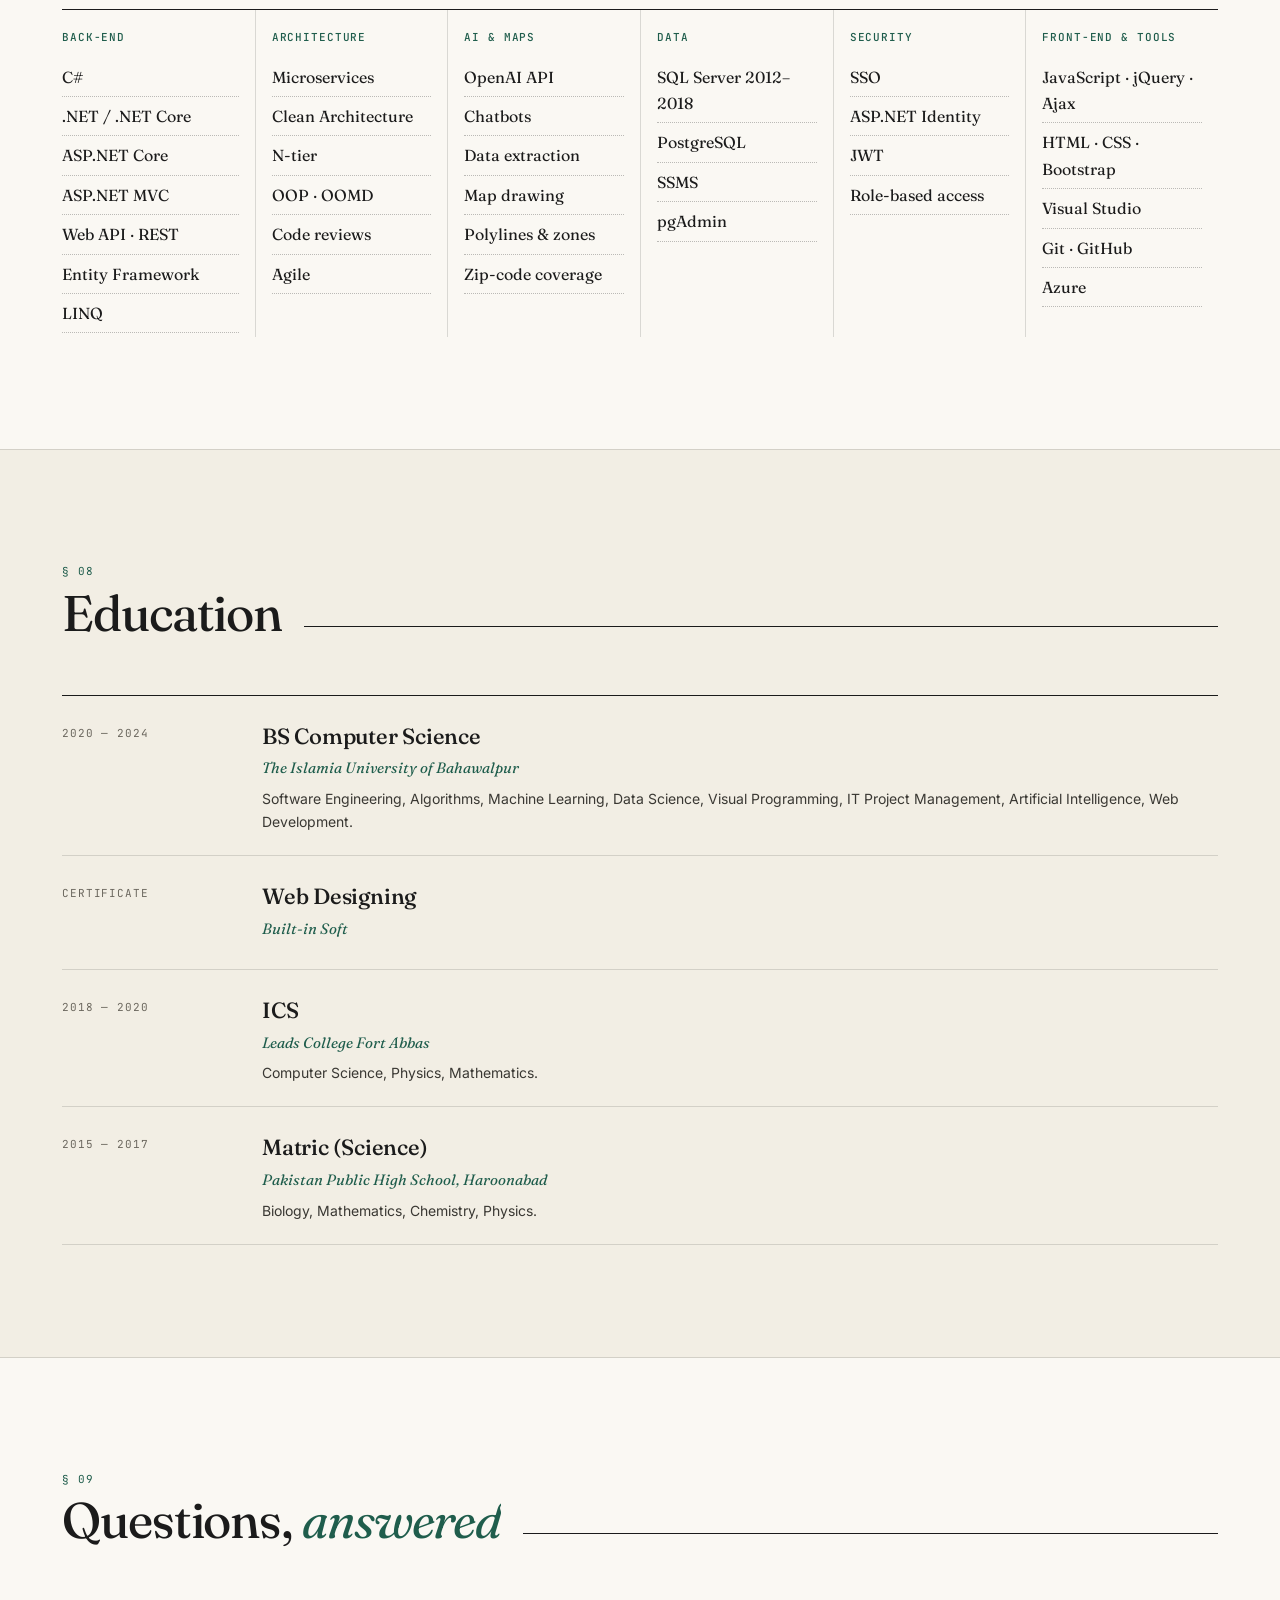
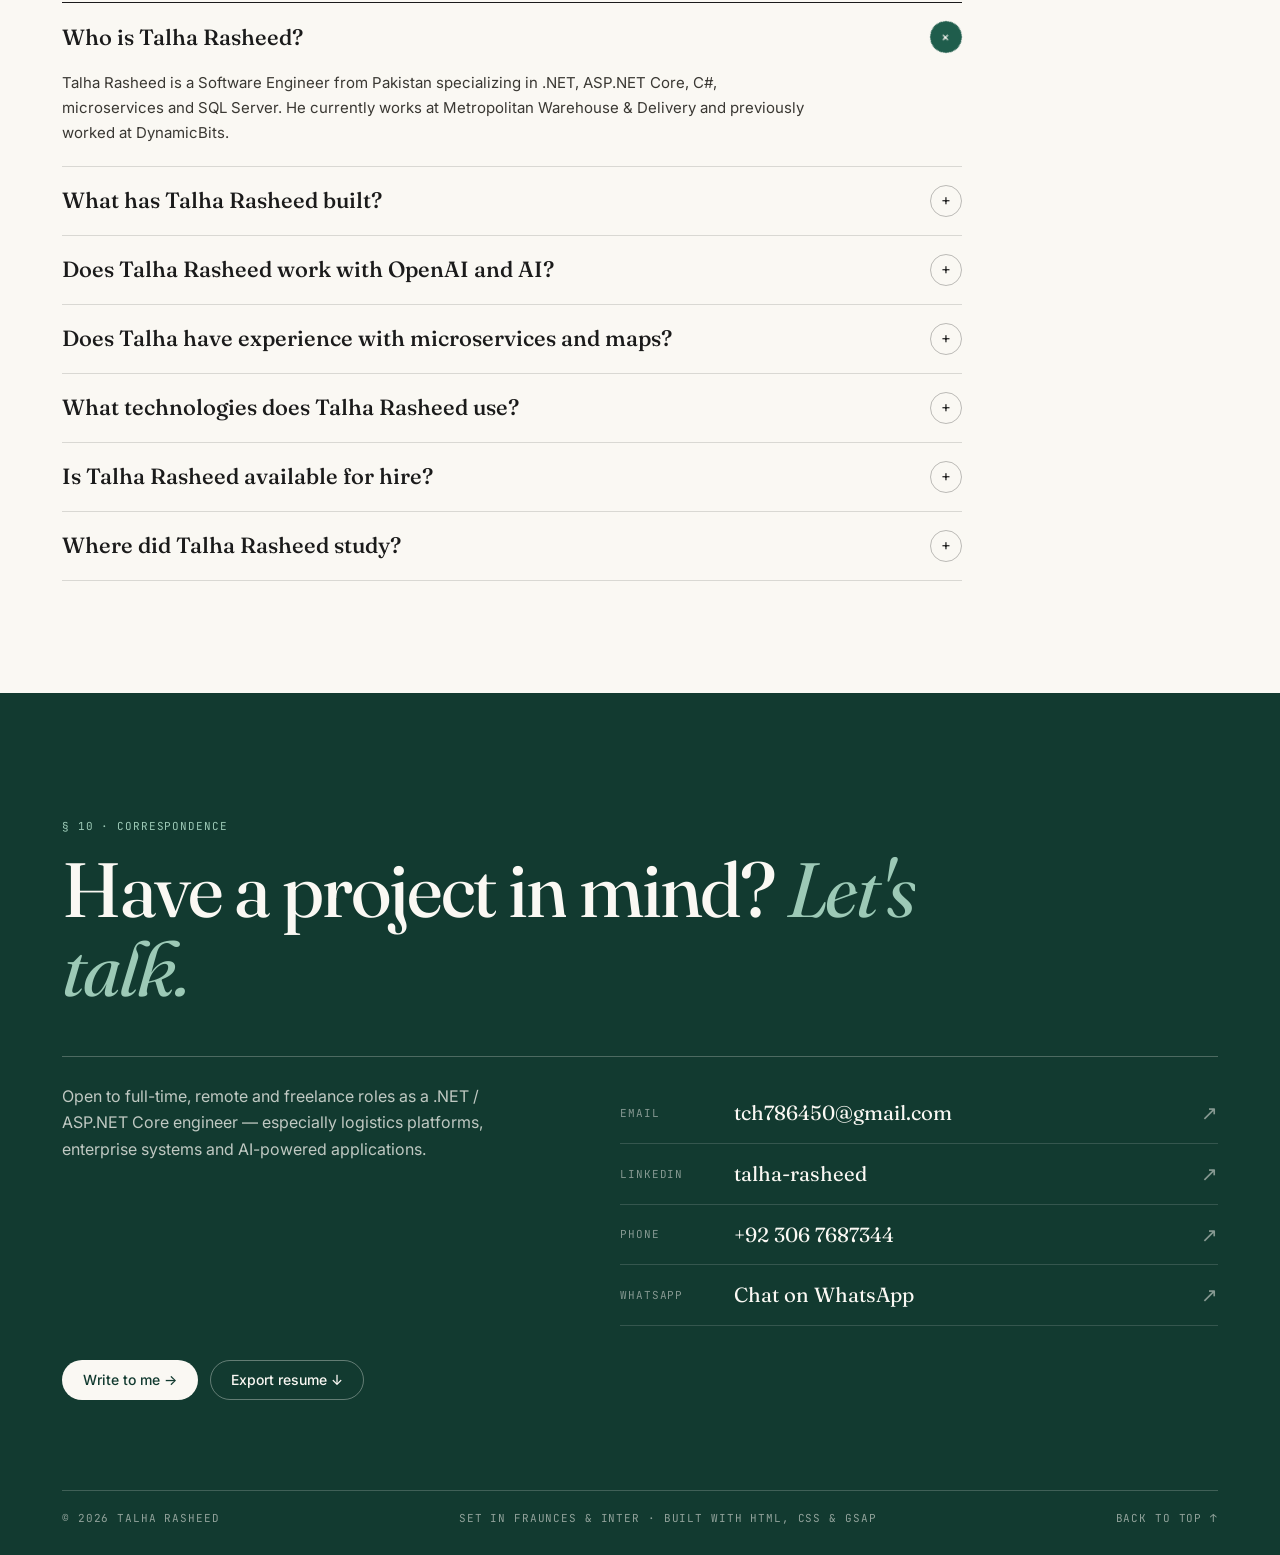
==== commit 05141b50: "Add files via upload" ====
--- a/index.html
+++ b/index.html
@@ -3,10 +3,10 @@
 <head>
 <meta charset="UTF-8" />
 <meta name="viewport" content="width=device-width, initial-scale=1.0" />
-<title>Talha Rasheed — .NET Software Engineer | ASP.NET Core Developer</title>
-<meta name="description" content="Talha Rasheed is a .NET Software Engineer in Pakistan building secure, scalable web apps with ASP.NET Core, C#, MVC, Entity Framework and SQL Server. View projects & hire." />
+<title>Talha Rasheed — .NET Software Engineer | ASP.NET Core, Microservices &amp; OpenAI</title>
+<meta name="description" content="Talha Rasheed is a .NET Software Engineer in Pakistan building ASP.NET Core microservices, OpenAI integrations and line-haul dispatch systems with maps, routes and SSO." />
 <meta name="author" content="Talha Rasheed" />
-<meta name="keywords" content="Talha Rasheed, .NET developer, ASP.NET Core developer, C# developer, .NET Core developer, MVC developer, SQL Server developer, full stack .NET developer, software engineer Pakistan, .NET developer Pakistan, hire .NET developer, Entity Framework, Web API, clean architecture" />
+<meta name="keywords" content="Talha Rasheed, .NET developer, ASP.NET Core developer, C# developer, microservices developer, OpenAI developer, ChatGPT integration .NET, dispatch system developer, logistics software developer, line haul software, school management system, hospital management system, software engineer Pakistan, .NET developer Pakistan, hire .NET developer" />
 <meta name="robots" content="index, follow, max-image-preview:large, max-snippet:-1, max-video-preview:-1" />
 <link rel="canonical" href="https://talharasheed.vercel.app/" />
 <meta name="geo.region" content="PK" />
@@ -15,13 +15,11 @@
 <!-- <meta name="google-site-verification" content="PASTE_CODE_HERE" /> -->
 <!-- Bing Webmaster Tools: paste your verification tag on the next line -->
 <!-- <meta name="msvalidate.01" content="PASTE_CODE_HERE" /> -->
-
-<!-- Open Graph (LinkedIn, WhatsApp, Facebook) -->
 <meta property="og:type" content="profile" />
 <meta property="og:site_name" content="Talha Rasheed" />
 <meta property="og:url" content="https://talharasheed.vercel.app/" />
-<meta property="og:title" content="Talha Rasheed — .NET Software Engineer | ASP.NET Core Developer" />
-<meta property="og:description" content="Talha Rasheed is a .NET Software Engineer in Pakistan building secure, scalable web apps with ASP.NET Core, C#, MVC, Entity Framework and SQL Server. View projects & hire." />
+<meta property="og:title" content="Talha Rasheed — .NET Software Engineer | ASP.NET Core, Microservices &amp; OpenAI" />
+<meta property="og:description" content="Talha Rasheed is a .NET Software Engineer in Pakistan building ASP.NET Core microservices, OpenAI integrations and line-haul dispatch systems with maps, routes and SSO." />
 <meta property="og:image" content="https://talharasheed.vercel.app/assets/og-image.jpg" />
 <meta property="og:image:width" content="1200" />
 <meta property="og:image:height" content="630" />
@@ -29,22 +27,17 @@
 <meta property="og:locale" content="en_US" />
 <meta property="profile:first_name" content="Talha" />
 <meta property="profile:last_name" content="Rasheed" />
-<!-- Twitter / X -->
 <meta name="twitter:card" content="summary_large_image" />
-<meta name="twitter:title" content="Talha Rasheed — .NET Software Engineer | ASP.NET Core Developer" />
-<meta name="twitter:description" content="Talha Rasheed is a .NET Software Engineer in Pakistan building secure, scalable web apps with ASP.NET Core, C#, MVC, Entity Framework and SQL Server. View projects & hire." />
+<meta name="twitter:title" content="Talha Rasheed — .NET Software Engineer | ASP.NET Core, Microservices &amp; OpenAI" />
+<meta name="twitter:description" content="Talha Rasheed is a .NET Software Engineer in Pakistan building ASP.NET Core microservices, OpenAI integrations and line-haul dispatch systems with maps, routes and SSO." />
 <meta name="twitter:image" content="https://talharasheed.vercel.app/assets/og-image.jpg" />
-<meta name="twitter:image:alt" content="Talha Rasheed — .NET Software Engineer" />
-
-<meta name="theme-color" content="#0b0b0b" />
+<meta name="theme-color" content="#FAF8F3" />
 <link rel="icon" href="/favicon.ico" sizes="any" />
 <link rel="icon" type="image/png" sizes="32x32" href="/assets/favicon-32.png" />
 <link rel="apple-touch-icon" href="/assets/apple-touch-icon.png" />
 <link rel="manifest" href="/site.webmanifest" />
 <link rel="alternate" type="text/plain" title="LLM-readable profile" href="/llms.txt" />
 <link rel="preload" as="image" href="assets/talha.jpg" fetchpriority="high" />
-
-<!-- Structured data: Person, WebSite, ProfilePage, FAQ -->
 <script type="application/ld+json">
 {
  "@context": "https://schema.org",
@@ -56,7 +49,7 @@
    "givenName": "Talha",
    "familyName": "Rasheed",
    "jobTitle": "Software Engineer",
-   "description": ".NET Software Engineer specializing in ASP.NET Core, C#, MVC, Entity Framework and SQL Server, building secure and scalable web applications.",
+   "description": ".NET Software Engineer specializing in ASP.NET Core, C#, microservices, OpenAI integration and logistics dispatch systems.",
    "url": "https://talharasheed.vercel.app/",
    "image": {
     "@type": "ImageObject",
@@ -112,7 +105,7 @@
      "@type": "Country",
      "name": "Pakistan"
     },
-    "skills": "C#, .NET, .NET Core, ASP.NET Core, ASP.NET MVC, Entity Framework, LINQ, RESTful API, JWT, ASP.NET Identity, SQL Server, PostgreSQL, JavaScript, jQuery, Ajax, HTML, CSS, Bootstrap, Azure, Git, GitHub, Clean Architecture"
+    "skills": "C#, .NET, ASP.NET Core, ASP.NET MVC, Web API, Entity Framework, LINQ, Microservices, Clean Architecture, OpenAI API, SQL Server, PostgreSQL, SSO, ASP.NET Identity, JWT, Map drawing, Polylines, JavaScript, jQuery, HTML, CSS, Bootstrap, Azure, Git"
    },
    "knowsAbout": [
     "C#",
@@ -120,27 +113,35 @@
     ".NET Core",
     "ASP.NET Core",
     "ASP.NET MVC",
+    "Web API",
     "Entity Framework",
     "LINQ",
-    "RESTful APIs",
+    "Microservices",
+    "Clean Architecture",
+    "OpenAI API",
+    "ChatGPT integration",
+    "AI chatbots",
+    "Data extraction with AI",
+    "Line-haul dispatch systems",
+    "Logistics software",
+    "Map drawing",
+    "Polylines",
+    "Geofencing zones",
+    "Zip-code coverage",
+    "Route planning",
+    "Single sign-on (SSO)",
+    "ASP.NET Identity",
     "JWT authentication",
-    "ASP.NET Identity",
     "Microsoft SQL Server",
     "PostgreSQL",
     "JavaScript",
     "jQuery",
-    "Ajax",
-    "HTML",
-    "CSS",
     "Bootstrap",
     "Microsoft Azure",
     "Git",
-    "GitHub",
-    "Clean Architecture",
-    "Object-Oriented Programming",
-    "N-tier architecture",
-    "Web Development",
-    "Payment gateway integration"
+    "School management systems",
+    "Hospital management systems",
+    "POS and inventory systems"
    ],
    "knowsLanguage": [
     "English",
@@ -168,7 +169,7 @@
    "@type": "ProfilePage",
    "@id": "https://talharasheed.vercel.app/#profilepage",
    "url": "https://talharasheed.vercel.app/",
-   "name": "Talha Rasheed — .NET Software Engineer | ASP.NET Core Developer Portfolio",
+   "name": "Talha Rasheed — .NET Software Engineer | ASP.NET Core, Microservices & OpenAI",
    "isPartOf": {
     "@id": "https://talharasheed.vercel.app/#website"
    },
@@ -187,24 +188,24 @@
    "hasPart": [
     {
      "@type": "CreativeWork",
-     "name": "Chat App",
-     "description": "Web-based real-time chat and document-sharing platform for internal communication within an organization.",
+     "name": "Line-Haul Dispatch Platform",
+     "description": "End-to-end line-haul dispatching system with dispatch, manifests, vendors, carriers, sellers, routes, trips, drivers, trucks, map zones, polylines, zip codes, users and SSO.",
      "creator": {
       "@id": "https://talharasheed.vercel.app/#person"
      }
     },
     {
      "@type": "CreativeWork",
-     "name": "LMT — Last Moment Tour",
-     "description": "Tour-management web app for selling last-minute tour seats, with PayPal integration, accounting and Admin/Super Admin roles.",
+     "name": "School Management System",
+     "description": "Web system for students, teachers, classes, attendance, fees and exams.",
      "creator": {
       "@id": "https://talharasheed.vercel.app/#person"
      }
     },
     {
      "@type": "CreativeWork",
-     "name": "Trade360",
-     "description": "POS, inventory and accounts management system for retail: rapid billing, automatic purchase orders, attendance, payroll and dynamic reports.",
+     "name": "Hospital Management System",
+     "description": "Web system for patients, doctors, appointments and billing.",
      "creator": {
       "@id": "https://talharasheed.vercel.app/#person"
      }
@@ -212,7 +213,7 @@
     {
      "@type": "CreativeWork",
      "name": "POMS",
-     "description": "Project management web system built on clean architecture; User and Employee System pages and project settings.",
+     "description": "Clean-architecture project system; project settings and User and Employee System pages.",
      "creator": {
       "@id": "https://talharasheed.vercel.app/#person"
      }
@@ -220,15 +221,31 @@
     {
      "@type": "CreativeWork",
      "name": "HR MSPL",
-     "description": "HR management system that digitizes medical claims, removing paper-based workflows.",
+     "description": "HR system that digitizes medical claims.",
      "creator": {
       "@id": "https://talharasheed.vercel.app/#person"
      }
     },
     {
      "@type": "CreativeWork",
-     "name": "Other university projects",
-     "description": "Hospital management, restaurant management, pizza ordering and recipe apps, plus final year projects (FYPs).",
+     "name": "Trade360",
+     "description": "POS, inventory and accounts management for retail.",
+     "creator": {
+      "@id": "https://talharasheed.vercel.app/#person"
+     }
+    },
+    {
+     "@type": "CreativeWork",
+     "name": "LMT — Last Moment Tour",
+     "description": "Last-minute tour seat booking with PayPal integration.",
+     "creator": {
+      "@id": "https://talharasheed.vercel.app/#person"
+     }
+    },
+    {
+     "@type": "CreativeWork",
+     "name": "Chat App",
+     "description": "Real-time chat and document sharing for organizations.",
      "creator": {
       "@id": "https://talharasheed.vercel.app/#person"
      }
@@ -244,23 +261,39 @@
      "name": "Who is Talha Rasheed?",
      "acceptedAnswer": {
       "@type": "Answer",
-      "text": "Talha Rasheed is a Software Engineer from Pakistan specializing in .NET, ASP.NET Core, C#, MVC and SQL Server. He currently works at Metropolitan Warehouse & Delivery and previously worked at DynamicBits."
+      "text": "Talha Rasheed is a Software Engineer from Pakistan specializing in .NET, ASP.NET Core, C#, microservices and SQL Server. He currently works at Metropolitan Warehouse & Delivery and previously worked at DynamicBits."
      }
     },
     {
      "@type": "Question",
-     "name": "What technologies does Talha Rasheed work with?",
+     "name": "What has Talha Rasheed built?",
      "acceptedAnswer": {
       "@type": "Answer",
-      "text": "C#, .NET, .NET Core, ASP.NET Core, ASP.NET MVC, Entity Framework, LINQ, RESTful APIs, JWT, ASP.NET Identity, SQL Server, PostgreSQL, JavaScript, jQuery, Ajax, HTML, CSS, Bootstrap, Azure, Git and GitHub, using clean architecture and object-oriented design."
+      "text": "A line-haul dispatch platform (dispatch, manifests, vendors, carriers, sellers, routes, trips, drivers, trucks, map zones, polylines, zip codes, users and SSO), a School Management System, a Hospital Management System, POMS, HR MSPL, Trade360 (POS & inventory), LMT (tour booking with PayPal) and a real-time Chat App."
      }
     },
     {
      "@type": "Question",
-     "name": "What projects has Talha Rasheed built?",
+     "name": "Does Talha Rasheed work with OpenAI and AI?",
      "acceptedAnswer": {
       "@type": "Answer",
-      "text": "Talha has built Trade360 (POS, inventory and accounts), LMT – Last Moment Tour (tour booking with PayPal), a real-time Chat App, POMS, HR MSPL (digital medical claims) and several university and final-year projects."
+      "text": "Yes. Talha integrates the OpenAI API into ASP.NET Core services to build chatbots and AI assistants, extract structured data from documents and text, and generate content."
+     }
+    },
+    {
+     "@type": "Question",
+     "name": "Does Talha have experience with microservices and maps?",
+     "acceptedAnswer": {
+      "@type": "Answer",
+      "text": "Yes. He designs microservice and clean-architecture back-ends in .NET, and has built map features for logistics: drawing zones and polygons, polylines, zip-code coverage and routes."
+     }
+    },
+    {
+     "@type": "Question",
+     "name": "What technologies does Talha Rasheed use?",
+     "acceptedAnswer": {
+      "@type": "Answer",
+      "text": "C#, .NET, .NET Core, ASP.NET Core, MVC, Web API, Entity Framework, LINQ, microservices, OpenAI API, SQL Server, PostgreSQL, SSO, ASP.NET Identity, JWT, JavaScript, jQuery, Ajax, HTML, CSS, Bootstrap, Git, GitHub and Azure."
      }
     },
     {
@@ -268,7 +301,7 @@
      "name": "Is Talha Rasheed available for hire?",
      "acceptedAnswer": {
       "@type": "Answer",
-      "text": "Yes. Talha is open to new opportunities as a .NET / ASP.NET Core developer, including full-time, remote and freelance work. Contact him at tch786450@gmail.com or on LinkedIn."
+      "text": "Yes. Talha is open to full-time, remote and freelance roles as a .NET / ASP.NET Core engineer. Contact him at tch786450@gmail.com or on LinkedIn."
      }
     },
     {
@@ -276,7 +309,7 @@
      "name": "Where did Talha Rasheed study?",
      "acceptedAnswer": {
       "@type": "Answer",
-      "text": "Talha Rasheed holds a BS in Computer Science from The Islamia University of Bahawalpur (2020–2024) and a Certificate in Web Designing from Built-in Soft."
+      "text": "Talha holds a BS in Computer Science from The Islamia University of Bahawalpur (2020–2024) and a Certificate in Web Designing from Built-in Soft."
      }
     }
    ]
@@ -284,442 +317,520 @@
  ]
 }
 </script>
-<link rel="preconnect" href="https://api.fontshare.com" />
-<link rel="preload" as="style" href="https://api.fontshare.com/v2/css?f[]=clash-display@500,600,700&f[]=satoshi@400,500,700&display=swap" />
-<link href="https://api.fontshare.com/v2/css?f[]=clash-display@500,600,700&f[]=satoshi@400,500,700&display=swap" rel="stylesheet" media="print" onload="this.media='all'" />
-<noscript><link href="https://api.fontshare.com/v2/css?f[]=clash-display@500,600,700&f[]=satoshi@400,500,700&display=swap" rel="stylesheet" /></noscript>
 <link rel="preconnect" href="https://fonts.googleapis.com" />
 <link rel="preconnect" href="https://fonts.gstatic.com" crossorigin />
-<link rel="preload" as="style" href="https://fonts.googleapis.com/css2?family=Instrument+Serif:ital@0;1&family=JetBrains+Mono:wght@400;500&display=swap" />
-<link href="https://fonts.googleapis.com/css2?family=Instrument+Serif:ital@0;1&family=JetBrains+Mono:wght@400;500&display=swap" rel="stylesheet" media="print" onload="this.media='all'" />
-<noscript><link href="https://fonts.googleapis.com/css2?family=Instrument+Serif:ital@0;1&family=JetBrains+Mono:wght@400;500&display=swap" rel="stylesheet" /></noscript>
-
+<link rel="preload" as="style" href="https://fonts.googleapis.com/css2?family=Fraunces:ital,opsz,wght@0,9..144,400..700;1,9..144,400..600&family=Inter:wght@400;500;600&family=JetBrains+Mono:wght@400;500&display=swap" />
+<link href="https://fonts.googleapis.com/css2?family=Fraunces:ital,opsz,wght@0,9..144,400..700;1,9..144,400..600&family=Inter:wght@400;500;600&family=JetBrains+Mono:wght@400;500&display=swap" rel="stylesheet" media="print" onload="this.media='all'" />
+<noscript><link href="https://fonts.googleapis.com/css2?family=Fraunces:ital,opsz,wght@0,9..144,400..700;1,9..144,400..600&family=Inter:wght@400;500;600&family=JetBrains+Mono:wght@400;500&display=swap" rel="stylesheet" /></noscript>
 <link rel="stylesheet" href="assets/css/style.css" />
 </head>
 <body>
 
-<div class="grain" aria-hidden="true"></div>
 <div class="progress" aria-hidden="true"></div>
-<div class="cursor" aria-hidden="true"><span>View</span></div>
-<div class="cursor-dot" aria-hidden="true"></div>
-
-<!-- Preloader -->
+<div class="cursor" aria-hidden="true"><span></span></div>
+
+<!-- Loader -->
 <div class="loader" id="loader" aria-hidden="true">
-  <div class="loader__top mono"><span>Talha Rasheed</span><span>Portfolio © <span class="yr-now"></span></span></div>
-  <div>
-    <div class="loader__count"><span id="loadNum">0</span>%</div>
-    <div class="loader__bar"><i></i></div>
+  <div class="loader__inner">
+    <div class="loader__kicker mono">The Portfolio · Vol. <span class="yr-now"></span></div>
+    <div class="loader__name"><span>Talha</span> <span><em>Rasheed</em></span></div>
+    <div class="loader__rule"><i></i></div>
+    <div class="loader__meta mono"><span>Printing the issue</span><span><b id="loadNum">0</b>%</span></div>
   </div>
 </div>
 
-<!-- Nav -->
-<header class="nav" id="nav">
-  <a href="#top" class="logo" data-cursor="hover"><b>TR</b>Talha.</a>
-  <nav class="nav__links" aria-label="Primary">
-    <a href="#about"><span>About</span><span>About</span></a>
-    <a href="#experience"><span>Experience</span><span>Experience</span></a>
-    <a href="#skills"><span>Skills</span><span>Skills</span></a>
-    <a href="#work"><span>Work</span><span>Work</span></a>
-    <a href="#education"><span>Education</span><span>Education</span></a>
-    <a href="#contact"><span>Contact</span><span>Contact</span></a>
+<!-- Masthead -->
+<header class="mast" id="top">
+  <div class="wrap mast__top mono">
+    <span>Vol. <span class="yr-now"></span> — Software Engineering</span>
+    <span id="today">—</span>
+    <span>Pakistan · <span id="clock">--:--</span> PKT</span>
+  </div>
+  <div class="wrap mast__name">
+    <a href="#top" class="nameplate" aria-label="Talha Rasheed — home">Talha <em>Rasheed</em></a>
+    <p class="mast__tag mono">.NET · ASP.NET Core · Microservices · OpenAI · Line-haul logistics</p>
+  </div>
+  <nav class="wrap mast__nav" aria-label="Primary">
+    <div class="mast__links">
+      <a href="#about">About</a><a href="#experience">Experience</a><a href="#expertise">Expertise</a><a href="#dispatch">Dispatch</a><a href="#ai">AI</a><a href="#work">Work</a><a href="#stack">Stack</a><a href="#education">Education</a><a href="#contact">Contact</a>
+    </div>
+    <button class="btn btn--ink btn--sm" data-open-export>
+      <svg viewBox="0 0 24 24" fill="none" stroke="currentColor" stroke-width="2"><path d="M12 3v12m0 0-5-5m5 5 5-5M4 21h16"/></svg>Resume
+    </button>
   </nav>
-  <button class="btn btn--solid btn--nav" data-open-export>
-    <svg viewBox="0 0 24 24" fill="none" stroke="currentColor" stroke-width="2"><path d="M12 3v12m0 0-5-5m5 5 5-5M4 21h16"/></svg>
-    Resume
-  </button>
-  <button class="nav__burger" id="burger" aria-label="Open menu"><i></i><i></i></button>
 </header>
+
+<!-- Sticky compact nav -->
+<div class="snav" id="snav">
+  <div class="wrap snav__in">
+    <a href="#top" class="snav__logo">T<em>R</em>.</a>
+    <div class="snav__links">
+      <a href="#about">About</a><a href="#experience">Experience</a><a href="#expertise">Expertise</a><a href="#dispatch">Dispatch</a><a href="#ai">AI</a><a href="#work">Work</a><a href="#contact">Contact</a>
+    </div>
+    <button class="btn btn--em btn--sm" data-open-export>Resume ↓</button>
+    <button class="burger" id="burger" aria-label="Menu"><i></i><i></i></button>
+  </div>
+</div>
 <div class="mmenu" id="mmenu" data-lenis-prevent>
-  <a href="#about">About</a><a href="#experience">Experience</a><a href="#skills">Skills</a>
-  <a href="#work">Work</a><a href="#education">Education</a><a href="#contact">Contact</a>
-  <button class="btn btn--solid" style="margin-top:26px;align-self:flex-start" data-open-export>Export resume</button>
+  <a href="#about">About</a><a href="#experience">Experience</a><a href="#expertise">Expertise</a><a href="#dispatch">Dispatch</a><a href="#ai">AI</a><a href="#work">Work</a><a href="#stack">Stack</a><a href="#education">Education</a><a href="#faq">FAQ</a><a href="#contact">Contact</a>
+  <button class="btn btn--em" data-open-export>Export resume ↓</button>
 </div>
 
-<main id="top">
-
-<!-- HERO -->
-<section class="hero" id="hero">
-  <div class="hero__meta mono">
-    <span><i class="dot"></i>Available for new opportunities</span>
-    <span>Based in Pakistan · <span id="clock">--:--</span> PKT</span>
-  </div>
-
-  <div class="hero__stage">
-    <h1 class="hero__name">
-      <span class="line"><span class="chars">Talha</span></span>
-      <span class="line"><span class="chars">Rasheed</span></span>
-      <span class="sr"> — .NET Software Engineer &amp; ASP.NET Core Developer</span>
-    </h1>
-    <div class="hero__photo" data-cursor="label" data-label="Hello!">
-      <img src="assets/talha.jpg" alt="Talha Rasheed, .NET Software Engineer" width="900" height="1600" fetchpriority="high" />
-    </div>
-    <div class="hero__badge" aria-hidden="true">
-      <svg viewBox="0 0 120 120"><defs><path id="circ" d="M60,60 m-46,0 a46,46 0 1,1 92,0 a46,46 0 1,1 -92,0"/></defs><text><textPath href="#circ">Software Engineer • .NET Core • </textPath></text></svg>
-      <b>✦</b>
-    </div>
-  </div>
-
-  <div class="hero__foot">
-    <p class="hero__role reveal-up">Software Engineer crafting <span class="serif accent">robust</span> web applications with .NET, ASP.NET Core &amp; SQL Server.</p>
-    <a href="#about" class="scroll-ind mono" aria-label="Scroll down"><i></i>Scroll</a>
-    <div class="hero__cta reveal-up">
-      <a href="#work" class="btn" data-cursor="hover">See my work</a>
-      <button class="btn btn--solid" data-open-export data-cursor="hover">
-        <svg viewBox="0 0 24 24" fill="none" stroke="currentColor" stroke-width="2"><path d="M12 3v12m0 0-5-5m5 5 5-5M4 21h16"/></svg>
-        Download CV
-      </button>
-    </div>
-  </div>
-</section>
-
-<!-- MARQUEE -->
-<div class="marquee" aria-hidden="true">
-  <div class="marquee__track" data-marquee="1">
-    <div class="marquee__item">
-      <span>ASP.NET Core</span><svg class="star" viewBox="0 0 24 24" fill="#c8ff2e"><path d="M12 0c.6 6.6 5.4 11.4 12 12-6.6.6-11.4 5.4-12 12-.6-6.6-5.4-11.4-12-12C6.6 11.4 11.4 6.6 12 0z"/></svg>
-      <span class="serif">C#</span><svg class="star" viewBox="0 0 24 24" fill="#c8ff2e"><path d="M12 0c.6 6.6 5.4 11.4 12 12-6.6.6-11.4 5.4-12 12-.6-6.6-5.4-11.4-12-12C6.6 11.4 11.4 6.6 12 0z"/></svg>
-      <span>Entity Framework</span><svg class="star" viewBox="0 0 24 24" fill="#c8ff2e"><path d="M12 0c.6 6.6 5.4 11.4 12 12-6.6.6-11.4 5.4-12 12-.6-6.6-5.4-11.4-12-12C6.6 11.4 11.4 6.6 12 0z"/></svg>
-      <span class="serif">SQL Server</span><svg class="star" viewBox="0 0 24 24" fill="#c8ff2e"><path d="M12 0c.6 6.6 5.4 11.4 12 12-6.6.6-11.4 5.4-12 12-.6-6.6-5.4-11.4-12-12C6.6 11.4 11.4 6.6 12 0z"/></svg>
-      <span>RESTful APIs</span><svg class="star" viewBox="0 0 24 24" fill="#c8ff2e"><path d="M12 0c.6 6.6 5.4 11.4 12 12-6.6.6-11.4 5.4-12 12-.6-6.6-5.4-11.4-12-12C6.6 11.4 11.4 6.6 12 0z"/></svg>
-      <span class="serif">MVC</span><svg class="star" viewBox="0 0 24 24" fill="#c8ff2e"><path d="M12 0c.6 6.6 5.4 11.4 12 12-6.6.6-11.4 5.4-12 12-.6-6.6-5.4-11.4-12-12C6.6 11.4 11.4 6.6 12 0z"/></svg>
-    </div>
-  </div>
-</div>
-
-<!-- ABOUT -->
-<section class="sec" id="about">
-  <div class="about__grid">
-    <aside class="about__aside">
-      <div class="sec__kicker mono">01 — About</div>
-      <div class="portrait" data-parallax-img><img src="assets/talha.jpg" alt="Talha Rasheed portrait" width="900" height="1600" loading="lazy" /></div>
-      <p>Software Engineer at <strong style="color:var(--ink)">Metropolitan Warehouse &amp; Delivery</strong>, previously at DynamicBits. BS Computer Science from The Islamia University of Bahawalpur.</p>
-    </aside>
-    <div>
-      <p class="about__lead" id="aboutLead">I help progressive organizations grow by building customized, dependable software. I live in the .NET ecosystem — ASP.NET Core, MVC, Entity Framework and SQL Server — and love turning messy business problems into clean, n-tier applications that real teams use every day.</p>
-      <ul class="hl">
-        <li><span>01</span>Strong object-oriented &amp; visual programming concepts</li>
-        <li><span>02</span>Worked on n-tier applications</li>
-        <li><span>03</span>Strong database design &amp; query skills</li>
-        <li><span>04</span><span style="color:inherit;font:inherit;padding:0"><b class="yrs-exp">3</b>+ years with MVC .NET &amp; .NET Core</span></li>
-        <li><span>05</span>Meticulous checking, re-checking &amp; problem solving</li>
-        <li><span>06</span>System analysis &amp; design fundamentals</li>
-      </ul>
-    </div>
-  </div>
-  <div class="stats">
-    <div class="stat"><b><span class="count yrs-exp" data-to="3">0</span><sup>+</sup></b><small>Years of experience</small></div>
-    <div class="stat"><b><span class="count" data-to="5">0</span><sup>+</sup></b><small>Major projects delivered</small></div>
-    <div class="stat"><b><span class="count" data-to="20">0</span><sup>+</sup></b><small>Technologies &amp; tools</small></div>
-    <div class="stat"><b>BS</b><small>Computer Science, IUB</small></div>
-  </div>
-</section>
-
-<!-- EXPERIENCE -->
-<section class="sec exp" id="experience">
-  <div class="sec__head">
-    <div>
-      <div class="sec__kicker mono">02 — Experience</div>
-      <h2 class="sec__title"><span class="split-line"><span>Where I</span></span><span class="split-line"><span><span class="serif">build</span> things</span></span></h2>
-    </div>
-  </div>
-  <article class="exp__card">
-    <div>
-      <div class="exp__when"><i></i>Jul 2024 — Present</div>
-      <h3 class="exp__co">Metropolitan</h3>
-      <div class="exp__role">Software Engineer · Metropolitan Warehouse &amp; Delivery</div>
-    </div>
-    <div class="exp__body">
-      <p>I design, develop and maintain software applications with a focus on performance, scalability and security. Working with cross-functional teams, I've helped deliver seamless payment gateways and an improved user experience — and through code reviews, best practices and agile methodologies I help optimize workflows and keep quality standards high.</p>
-      <div class="exp__stack">
-        <p class="exp__label">Focus areas</p>
-        <div class="tags"><span class="tag">Performance</span><span class="tag">Scalability</span><span class="tag">Security</span><span class="tag">Payment gateways</span><span class="tag">Code reviews</span><span class="tag">Agile</span><span class="tag">Clean architecture</span></div>
+<main>
+
+<!-- HERO / COVER STORY -->
+<section class="hero wrap">
+  <div class="hero__grid">
+    <div class="hero__text">
+      <div class="kicker"><span class="label">Cover story</span><span class="mono">Software Engineer · .NET / ASP.NET Core</span></div>
+      <h1 class="hero__h1 split">
+        <span class="hero__nm">Talha Rasheed</span> engineers <em>scalable</em> .NET systems for logistics, business &amp; AI.
+      </h1>
+      <p class="hero__dek dropcap">From a fourteen-module line-haul dispatching platform with live map drawing, to OpenAI-powered assistants and microservice back-ends — I design, build and ship production software with C#, ASP.NET Core, Entity Framework and SQL Server.</p>
+      <div class="byline mono">
+        <span><i class="dot"></i>Available for new roles</span>
+        <span>Now at Metropolitan Warehouse &amp; Delivery</span>
+        <span><b class="yrs-exp">3</b>+ years experience</span>
       </div>
-    </div>
-  </article>
-  <article class="exp__card">
-    <div>
-      <div class="exp__when exp__when--past"><i></i>Jan 2022 — Jun 2024</div>
-      <h3 class="exp__co">DynamicBits</h3>
-      <div class="exp__role">Software Engineer</div>
-    </div>
-    <div class="exp__body">
-      <p>DynamicBits is a team of ardent, persistent and self-driven professionals making a difference in the local software development market — building customized solutions that meet the needs of local businesses. I built full-stack .NET applications end to end: from database schema and secure APIs to responsive front-ends.</p>
-      <div class="exp__stack">
-        <p class="exp__label">Languages / Tools</p>
-        <div class="tags">
-          <span class="tag">C#</span><span class="tag">ASP.NET Core</span><span class="tag">.NET Core</span><span class="tag">.NET</span><span class="tag">MVC</span><span class="tag">Entity Framework</span><span class="tag">JWT</span><span class="tag">RESTful API</span><span class="tag">Identity</span><span class="tag">SQL Server</span><span class="tag">LINQ</span><span class="tag">jQuery</span><span class="tag">Ajax</span><span class="tag">JavaScript</span><span class="tag">HTML</span><span class="tag">CSS</span><span class="tag">Bootstrap</span><span class="tag">Git</span><span class="tag">GitHub</span>
+      <div class="hero__cta">
+        <a href="#work" class="btn btn--ink magnetic">Read the work <span aria-hidden="true">→</span></a>
+        <button class="btn btn--line magnetic" data-open-export>
+          <svg viewBox="0 0 24 24" fill="none" stroke="currentColor" stroke-width="2"><path d="M12 3v12m0 0-5-5m5 5 5-5M4 21h16"/></svg>Download CV
+        </button>
+      </div>
+    </div>
+    <figure class="hero__fig">
+      <div class="hero__frame">
+        <div class="hero__img"><img src="assets/talha.jpg" alt="Talha Rasheed, .NET Software Engineer" width="900" height="1600" fetchpriority="high" /></div>
+        <div class="seal" aria-hidden="true">
+          <svg viewBox="0 0 120 120"><defs><path id="circ" d="M60,60 m-44,0 a44,44 0 1,1 88,0 a44,44 0 1,1 -88,0"/></defs><text><textPath href="#circ">Available for hire · Est. 2022 · </textPath></text></svg>
+          <b>TR</b>
         </div>
       </div>
-    </div>
-  </article>
-</section>
-
-<!-- SKILLS -->
-<section class="sec skills" id="skills">
-  <div class="sec__head">
-    <div>
-      <div class="sec__kicker mono">03 — Skills</div>
-      <h2 class="sec__title"><span class="split-line"><span>The <span class="serif">toolkit</span></span></span></h2>
-    </div>
-    <p style="max-width:380px;color:#4a4844">Specialties across the Microsoft stack — from back-end architecture to the pixels users click.</p>
-  </div>
-  <div class="sk-grid">
-    <div class="sk sk--wide sk--dark tilt">
-      <div><div class="sk__n">01 / Core</div><h3>Back-end &amp; Frameworks</h3></div>
-      <div class="tags"><span class="tag">C#</span><span class="tag">.NET</span><span class="tag">.NET Core</span><span class="tag">ASP.NET Core</span><span class="tag">MVC</span><span class="tag">Entity Framework</span><span class="tag">LINQ</span><span class="tag">RESTful API</span><span class="tag">JWT</span><span class="tag">Identity</span></div>
-    </div>
-    <div class="sk tilt">
-      <div><div class="sk__n">02 / Data</div><h3>Databases</h3></div>
-      <div class="tags"><span class="tag">SQL Server 2012–2018</span><span class="tag">PostgreSQL</span></div>
-    </div>
-    <div class="sk tilt">
-      <div><div class="sk__n">03 / UI</div><h3>Front-end</h3></div>
-      <div class="tags"><span class="tag">HTML</span><span class="tag">CSS</span><span class="tag">Bootstrap</span><span class="tag">JavaScript</span><span class="tag">jQuery</span><span class="tag">Ajax</span></div>
-    </div>
-    <div class="sk tilt">
-      <div><div class="sk__n">04 / Workflow</div><h3>Software &amp; Cloud</h3></div>
-      <div class="tags"><span class="tag">Visual Studio</span><span class="tag">SSMS</span><span class="tag">pgAdmin</span><span class="tag">Azure</span><span class="tag">Git</span><span class="tag">GitHub</span></div>
-    </div>
-    <div class="sk tilt">
-      <div><div class="sk__n">05 / Method</div><h3>Approach</h3></div>
-      <div class="tags"><span class="tag">OOP</span><span class="tag">OO Modeling &amp; Design</span><span class="tag">N-tier</span><span class="tag">Windows</span></div>
-    </div>
-    <div class="sk sk--wide sk--dark tilt" style="justify-content:flex-end">
-      <div class="sk__n">06 / Expertise</div>
-      <div class="sk__big">Web <span class="serif accent">&amp;</span> App<br/>Development</div>
-    </div>
-  </div>
-</section>
-
-<div class="marquee marquee--accent" aria-hidden="true">
-  <div class="marquee__track" data-marquee="-1">
-    <div class="marquee__item">
-      <span>Clean architecture</span><span>✦</span><span class="serif">Secure APIs</span><span>✦</span><span>Fast queries</span><span>✦</span><span class="serif">Real-world impact</span><span>✦</span>
+      <figcaption class="mono"><span>Fig. 1</span> Talha Rasheed — Software Engineer, Pakistan.</figcaption>
+    </figure>
+  </div>
+
+  <ol class="issue">
+    <li><a href="#dispatch"><span class="mono">01</span><b>Line-haul dispatch platform</b><small>14 modules · maps · routes</small></a></li>
+    <li><a href="#ai"><span class="mono">02</span><b>OpenAI in .NET</b><small>Chatbots · extraction · generation</small></a></li>
+    <li><a href="#expertise"><span class="mono">03</span><b>Microservices architecture</b><small>Clean, scalable services</small></a></li>
+    <li><a href="#work"><span class="mono">04</span><b>10+ projects shipped</b><small>School · Hospital · POMS · ERP</small></a></li>
+  </ol>
+</section>
+
+<!-- TICKER -->
+<div class="ticker" aria-hidden="true">
+  <div class="ticker__track" data-marquee="1">
+    <div class="ticker__item">
+      <span>ASP.NET Core</span><i>◆</i><span>C#</span><i>◆</i><span>Microservices</span><i>◆</i><span>OpenAI API</span><i>◆</i><span>Entity Framework</span><i>◆</i><span>SQL Server</span><i>◆</i><span>Map drawing &amp; polylines</span><i>◆</i><span>SSO</span><i>◆</i><span>RESTful APIs</span><i>◆</i><span>Clean Architecture</span><i>◆</i>
     </div>
   </div>
 </div>
 
-<!-- WORK / PROJECTS -->
-<section class="work" id="work">
-  <div class="sec__head">
-    <div>
-      <div class="sec__kicker mono">04 — Selected work</div>
-      <h2 class="sec__title"><span class="split-line"><span>Projects that</span></span><span class="split-line"><span><span class="serif">ship</span> &amp; scale</span></span></h2>
-    </div>
-    <p class="mono" style="color:var(--mute)" id="hsHint">Scroll → to explore</p>
-  </div>
-  <div class="hs" id="hs">
-    <div class="hs__track" id="hsTrack">
-
-      <article class="pj" data-cursor="label" data-label="Chat">
-        <div class="pj__top"><span class="mono" style="color:var(--mute)">Web · Real-time</span><span class="pj__num">01</span></div>
-        <div class="pj__visual">
-          <div class="ui">
-            <div class="ui__bar"><i></i><i></i><i></i></div>
-            <div class="bubble">Can you share the Q3 report?</div>
-            <div class="bubble me">Sure — uploading now 👇</div>
-            <div class="bubble me file"><b>PDF</b>Q3_Report_Final.pdf</div>
-            <div class="typing"><i></i><i></i><i></i></div>
-          </div>
+<!-- ABOUT -->
+<section class="sec wrap" id="about">
+  <header class="shead">
+    <span class="shead__no mono">§ 01</span>
+    <h2 class="shead__t split">About the <em>engineer</em></h2>
+    <span class="shead__rule"><i></i></span>
+  </header>
+  <div class="about">
+    <p class="about__lead reveal-words">I help progressive organizations grow by building customized, dependable software — the kind real teams rely on every day to dispatch trucks, run hospitals and schools, bill customers and make decisions.</p>
+    <div class="about__cols">
+      <p class="dropcap">My home is the Microsoft stack. I design n-tier and clean-architecture systems in C# and ASP.NET Core, split large platforms into focused microservices, and model data carefully in SQL Server and PostgreSQL. I care about performance, scalability and security as much as I care about a clean user experience.</p>
+      <p>Lately my work spans logistics — a full line-haul dispatching platform with map drawing, polylines, zip-code zones and routes — and applied AI, where I integrate the OpenAI API into .NET services for chat assistants, data extraction and content generation. I review code, follow best practices and work in agile teams.</p>
+      <blockquote class="pull">“Strong checking and re-checking — then shipping software people can trust.”</blockquote>
+    </div>
+  </div>
+  <div class="stats">
+    <div class="stat"><b><span class="count yrs-exp" data-to="3">0</span>+</b><small>Years of professional experience</small></div>
+    <div class="stat"><b><span class="count" data-to="10">0</span>+</b><small>Projects designed &amp; delivered</small></div>
+    <div class="stat"><b><span class="count" data-to="14">0</span></b><small>Modules in the dispatch platform</small></div>
+    <div class="stat"><b><span class="count" data-to="25">0</span>+</b><small>Technologies &amp; tools in daily use</small></div>
+  </div>
+  <ul class="hl">
+    <li><span class="mono">i.</span>Strong object-oriented &amp; visual concepts</li>
+    <li><span class="mono">ii.</span>N-tier, clean &amp; microservice architectures</li>
+    <li><span class="mono">iii.</span>Strong database design concepts</li>
+    <li><span class="mono">iv.</span><span><b class="yrs-exp">3</b>+ years with MVC .NET &amp; .NET Core</span></li>
+    <li><span class="mono">v.</span>Meticulous checking &amp; problem solving</li>
+    <li><span class="mono">vi.</span>System analysis &amp; design</li>
+  </ul>
+</section>
+
+<!-- EXPERIENCE -->
+<section class="sec sec--tint" id="experience">
+  <div class="wrap">
+    <header class="shead">
+      <span class="shead__no mono">§ 02</span>
+      <h2 class="shead__t split">Experience, <em>in print</em></h2>
+      <span class="shead__rule"><i></i></span>
+    </header>
+    <div class="jobs">
+      <article class="job">
+        <div class="job__when mono"><span class="now"><i></i>Now</span>Jul 2024 — Present</div>
+        <div class="job__head">
+          <h3>Metropolitan Warehouse &amp; Delivery</h3>
+          <p class="job__role">Software Engineer</p>
         </div>
-        <div>
-          <h3>Chat App</h3>
-          <p style="margin:14px 0 20px">A web-based communication platform built for a specific organization — real-time text conversations and document sharing that boost internal collaboration, productivity and connectivity.</p>
-          <div class="tags"><span class="tag">ASP.NET Core</span><span class="tag">Real-time messaging</span><span class="tag">File sharing</span><span class="tag">SQL Server</span></div>
+        <div class="job__body">
+          <p>I design, develop and maintain software applications with a focus on performance, scalability and security. Working with cross-functional teams, I've helped deliver seamless payment gateways and an improved user experience — and through code reviews, best practices and agile methodologies I help optimize workflows and keep quality standards high.</p>
+          <div class="tags"><span>Performance</span><span>Scalability</span><span>Security</span><span>Payment gateways</span><span>Code reviews</span><span>Agile</span><span>Microservices</span><span>OpenAI</span></div>
         </div>
       </article>
-
-      <article class="pj pj--accent" data-cursor="label" data-label="Tours">
-        <div class="pj__top"><span class="mono">Web · Payments</span><span class="pj__num">02</span></div>
-        <div class="pj__visual">
-          <div class="ui">
-            <div class="ui__bar"><i></i><i></i><i></i></div>
-            <div style="display:flex;justify-content:space-between;color:#cfccc5;font-family:var(--body);font-size:13px"><span>Lahore → Hunza · Fri</span><b style="color:var(--accent)">12 seats left</b></div>
-            <div class="seats" id="seats"></div>
-            <div class="row" style="margin-top:auto"><span>PayPal · Booking #4821</span><b>Paid ✓</b></div>
-          </div>
+      <article class="job">
+        <div class="job__when mono">Jan 2022 — Jun 2024</div>
+        <div class="job__head">
+          <h3>DynamicBits</h3>
+          <p class="job__role">Software Engineer</p>
         </div>
-        <div>
-          <h3>LMT — Last Moment Tour</h3>
-          <p style="margin:14px 0 20px">A web service for tour companies of any size to manage daily tours and sell remaining seats at the last moment. Includes PayPal integration, a well-defined accounting structure, payment &amp; transaction management, and Admin / Super Admin control.</p>
-          <div class="tags"><span class="tag">ASP.NET MVC</span><span class="tag">PayPal</span><span class="tag">Accounting</span><span class="tag">Role-based access</span></div>
+        <div class="job__body">
+          <p>DynamicBits is a team of ardent, persistent and self-driven professionals building customized solutions for local businesses. I built full-stack .NET applications end to end — database schema, secure APIs and responsive front-ends.</p>
+          <div class="tags"><span>C#</span><span>ASP.NET Core</span><span>MVC</span><span>Entity Framework</span><span>JWT</span><span>RESTful API</span><span>Identity</span><span>SQL Server</span><span>LINQ</span><span>jQuery</span><span>Ajax</span><span>Bootstrap</span></div>
         </div>
       </article>
-
-      <article class="pj" data-cursor="label" data-label="POS">
-        <div class="pj__top"><span class="mono" style="color:var(--mute)">Web · Retail ERP</span><span class="pj__num">03</span></div>
-        <div class="pj__visual">
-          <div class="ui">
-            <div class="ui__bar"><i></i><i></i><i></i></div>
-            <div class="kpis"><div class="kpi">Sales<b>Rs 248k</b></div><div class="kpi">Orders<b>1,204</b></div><div class="kpi">Stock<b>98%</b></div></div>
-            <div class="chart" id="chart"><i style="height:40%"></i><i style="height:62%"></i><i style="height:48%"></i><i style="height:75%"></i><i style="height:58%"></i><i class="hi" style="height:92%"></i><i style="height:70%"></i></div>
-          </div>
+    </div>
+  </div>
+</section>
+
+<!-- EXPERTISE -->
+<section class="sec wrap" id="expertise">
+  <header class="shead">
+    <span class="shead__no mono">§ 03</span>
+    <h2 class="shead__t split">Areas of <em>expertise</em></h2>
+    <span class="shead__rule"><i></i></span>
+  </header>
+  <div class="depts">
+    <article class="dept">
+      <svg class="dept__ic" viewBox="0 0 48 48"><rect x="6" y="8" width="36" height="28" rx="3"/><path d="M6 15h36M17 24l-4 3 4 3M31 24l4 3-4 3M26 22l-4 10"/><path d="M18 40h12"/></svg>
+      <span class="dept__no mono">A</span>
+      <h3>.NET &amp; ASP.NET Core</h3>
+      <p>Web APIs and MVC apps in C#, with Entity Framework, LINQ, Identity and JWT — built in n-tier and clean architecture.</p>
+    </article>
+    <article class="dept">
+      <svg class="dept__ic" viewBox="0 0 48 48"><circle cx="24" cy="24" r="5"/><circle cx="9" cy="10" r="4"/><circle cx="39" cy="10" r="4"/><circle cx="9" cy="38" r="4"/><circle cx="39" cy="38" r="4"/><path d="M12 13l8 7M36 13l-8 7M12 35l8-7M36 35l-8-7"/></svg>
+      <span class="dept__no mono">B</span>
+      <h3>Microservices architecture</h3>
+      <p>Breaking large platforms into focused, independently deployable services that talk over REST — easier to scale, test and maintain.</p>
+    </article>
+    <article class="dept">
+      <svg class="dept__ic" viewBox="0 0 48 48"><path d="M24 6l4 10 10 4-10 4-4 10-4-10-10-4 10-4z"/><path d="M38 30l2 5 5 2-5 2-2 5-2-5-5-2 5-2z"/></svg>
+      <span class="dept__no mono">C</span>
+      <h3>OpenAI &amp; applied AI</h3>
+      <p>Chatbots and AI assistants, data extraction from documents and text, and content generation — integrated into ASP.NET Core APIs.</p>
+    </article>
+    <article class="dept">
+      <svg class="dept__ic" viewBox="0 0 48 48"><path d="M6 12l12-5 12 5 12-5v29l-12 5-12-5-12 5z"/><path d="M18 7v29M30 12v29"/><path d="M10 30l6-6 6 4 8-9" stroke-dasharray="2 3"/></svg>
+      <span class="dept__no mono">D</span>
+      <h3>Maps &amp; geospatial</h3>
+      <p>Drawing on maps — zones, polygons and polylines — plus zip-code coverage and route planning for dispatch operations.</p>
+    </article>
+    <article class="dept">
+      <svg class="dept__ic" viewBox="0 0 48 48"><ellipse cx="24" cy="10" rx="15" ry="5"/><path d="M9 10v28c0 3 7 5 15 5s15-2 15-5V10"/><path d="M9 24c0 3 7 5 15 5s15-2 15-5"/></svg>
+      <span class="dept__no mono">E</span>
+      <h3>Data &amp; databases</h3>
+      <p>Relational modelling and querying in SQL Server and PostgreSQL, LINQ and EF Core — fast, consistent data for busy systems.</p>
+    </article>
+    <article class="dept">
+      <svg class="dept__ic" viewBox="0 0 48 48"><rect x="11" y="21" width="26" height="20" rx="3"/><path d="M16 21v-6a8 8 0 0116 0v6"/><circle cx="24" cy="31" r="3"/></svg>
+      <span class="dept__no mono">F</span>
+      <h3>Auth, SSO &amp; security</h3>
+      <p>Single sign-on, ASP.NET Identity, JWT and role-based access for users, carriers, sellers and admins.</p>
+    </article>
+  </div>
+</section>
+
+<!-- FEATURE: DISPATCH -->
+<section class="sec feature" id="dispatch">
+  <div class="wrap">
+    <header class="shead shead--light">
+      <span class="shead__no mono">§ 04 · Feature</span>
+      <h2 class="shead__t split">The line-haul <em>dispatch</em> platform</h2>
+      <span class="shead__rule"><i></i></span>
+    </header>
+    <div class="feature__grid">
+      <div class="feature__text">
+        <p class="feature__dek">An end-to-end line-haul dispatching system — from the moment a seller's freight is booked to the moment a carrier's truck closes its manifest.</p>
+        <p>I implemented modules across the platform: dispatching loads to drivers and trucks, building manifests, managing vendors, carriers and sellers, planning routes and trips, and drawing operational zones, polylines and zip-code coverage directly on the map — all secured behind users and single sign-on.</p>
+        <ul class="feature__facts mono">
+          <li><b>14</b> modules</li><li><b>Map</b> drawing</li><li><b>SSO</b> secured</li>
+        </ul>
+      </div>
+      <div class="mapcard" id="mapcard">
+        <div class="mapcard__bar">
+          <span class="mono">Dispatch board · Live</span>
+          <div class="mapcard__tools"><button class="on">Routes</button><button>Zones</button><button>Zip codes</button><button>Polyline</button></div>
         </div>
-        <div>
-          <h3>Trade360</h3>
-          <p style="margin:14px 0 20px">POS, inventory and accounts management built to run the daily operations of a retail business — rapid billing, automatic purchase orders, attendance &amp; payroll management and dynamic reports.</p>
-          <div class="tags"><span class="tag">.NET Core</span><span class="tag">POS</span><span class="tag">Inventory</span><span class="tag">Payroll</span><span class="tag">Reporting</span></div>
+        <svg class="map" viewBox="0 0 600 380" preserveAspectRatio="xMidYMid slice" aria-label="Animated dispatch map with routes, zones and trucks">
+          <defs>
+            <pattern id="grid" width="24" height="24" patternUnits="userSpaceOnUse"><path d="M24 0H0v24" fill="none" stroke="rgba(250,248,243,.06)"/></pattern>
+          </defs>
+          <rect width="600" height="380" fill="url(#grid)"/>
+          <!-- roads -->
+          <g class="map__roads"><path d="M0 300 C120 270 200 330 300 290 S480 230 600 250"/><path d="M80 0 C110 120 60 220 120 380"/><path d="M420 0 C380 120 470 200 430 380"/><path d="M0 120 C160 140 260 90 600 110"/></g>
+          <!-- zip-code zones -->
+          <g class="map__zones">
+            <path class="zone" d="M60 60 L190 40 L230 130 L150 175 L70 150 Z"/>
+            <path class="zone" d="M330 40 L470 55 L500 150 L395 175 L320 120 Z"/>
+            <path class="zone" d="M240 230 L360 215 L390 320 L270 345 L220 300 Z"/>
+            <text x="140" y="155" class="zlabel">ZIP 54000</text><text x="430" y="155" class="zlabel">ZIP 63100</text><text x="320" y="328" class="zlabel">ZIP 38000</text>
+          </g>
+          <!-- routes (polylines) -->
+          <g class="map__routes">
+            <path id="r1" class="route" d="M130 105 C200 150 260 160 300 280"/>
+            <path id="r2" class="route" d="M300 280 C360 230 380 180 410 110"/>
+            <path id="r3" class="route" d="M410 110 C330 70 230 70 130 105"/>
+            <path id="r4" class="route route--alt" d="M300 280 C420 300 500 260 560 200"/>
+          </g>
+          <!-- hubs -->
+          <g class="map__hubs">
+            <g transform="translate(130 105)"><circle r="9"/><text y="-14">Hub A</text></g>
+            <g transform="translate(410 110)"><circle r="9"/><text y="-14">Hub B</text></g>
+            <g transform="translate(300 280)"><circle r="9"/><text y="24">Hub C</text></g>
+            <g transform="translate(560 200)"><circle r="7"/><text y="-12">Vendor</text></g>
+          </g>
+          <!-- trucks -->
+          <g class="map__trucks"><circle class="truck" data-route="r1" r="5"/><circle class="truck" data-route="r2" r="5"/><circle class="truck" data-route="r3" r="5"/><circle class="truck truck--alt" data-route="r4" r="5"/></g>
+        </svg>
+        <div class="manifest">
+          <div class="mono">Manifest · MF-2048</div>
+          <b>Hub A → Hub C</b>
+          <div class="manifest__row"><span>Stops</span><span>18</span></div>
+          <div class="manifest__row"><span>Carrier</span><span>Assigned</span></div>
+          <div class="manifest__row"><span>Status</span><span class="ok">In transit</span></div>
         </div>
-      </article>
-
-      <article class="pj" data-cursor="label" data-label="POMS">
-        <div class="pj__top"><span class="mono" style="color:var(--mute)">Web · Clean architecture</span><span class="pj__num">04</span></div>
-        <div class="pj__visual">
-          <div class="ui">
-            <div class="ui__bar"><i></i><i></i><i></i></div>
-            <div class="layers">
-              <div class="layer"><span>Presentation</span><small>User · Employee pages</small></div>
-              <div class="layer"><span>Application</span><small>Use cases · DTOs</small></div>
-              <div class="layer"><span>Domain</span><small>Entities · Rules</small></div>
-              <div class="layer hi"><span>Infrastructure</span><small>EF Core · SQL Server</small></div>
-            </div>
-          </div>
-        </div>
-        <div>
-          <h3>POMS</h3>
-          <p style="margin:14px 0 20px">Implemented project settings using clean architecture so every new project follows one consistent architectural framework — improving scalability and maintainability across projects. Built components including the User and Employee System pages.</p>
-          <div class="tags"><span class="tag">Clean Architecture</span><span class="tag">ASP.NET Core</span><span class="tag">Entity Framework</span><span class="tag">Best practices</span></div>
-        </div>
-      </article>
-
-      <article class="pj pj--accent" data-cursor="label" data-label="HR">
-        <div class="pj__top"><span class="mono">Web · HR system</span><span class="pj__num">05</span></div>
-        <div class="pj__visual">
-          <div class="ui">
-            <div class="ui__bar"><i></i><i></i><i></i></div>
-            <div style="color:#cfccc5;font-family:var(--body);font-size:13px">Medical Claim · #MC-1042</div>
-            <div class="steps"><i class="done">Submitted</i><i class="done">HR review</i><i class="cur">Approved</i><i>Paid</i></div>
-            <div class="row"><span>Submitted online · no paperwork</span><b>Approved ✓</b></div>
-          </div>
-        </div>
-        <div>
-          <h3>HR MSPL</h3>
-          <p style="margin:14px 0 20px">A web-based HR Management System that digitizes the company's medical claim process and removes paper-based workflows — employees submit claims online without visiting HR. Built the Employee System User page, Medical Claim page and system settings using clean architecture.</p>
-          <div class="tags"><span class="tag">Clean Architecture</span><span class="tag">Workflow</span><span class="tag">ASP.NET Core</span><span class="tag">System settings</span></div>
-        </div>
-      </article>
-
-      <article class="pj" data-cursor="label" data-label="More">
-        <div class="pj__top"><span class="mono" style="color:var(--mute)">Web · University &amp; FYPs</span><span class="pj__num">06</span></div>
-        <div class="pj__visual">
-          <div class="ui" style="justify-content:center">
-            <div class="chips"><span>🏥 Hospital Management</span><span>🍽️ Restaurant Management</span><span>🍕 Pizza Ordering</span><span>📖 Recipe App</span><span>🎓 Final Year Projects</span><span>＋ more</span></div>
-          </div>
-        </div>
-        <div>
-          <h3>Other Projects</h3>
-          <p style="margin:14px 0 20px">Full-stack management systems and apps built during university — front-end UI and back-end logic — using Identity and Entity Framework for authentication, authorization and data management. Delivered several final year projects (FYPs) for peers, independently from design to deployment.</p>
-          <div class="tags"><span class="tag">Full-stack</span><span class="tag">Identity</span><span class="tag">Entity Framework</span><span class="tag">FYP delivery</span></div>
-        </div>
-      </article>
-
-      <article class="pj pj--end">
-        <span class="mono" style="color:var(--mute)">Next project</span>
-        <h3 style="margin:18px 0 26px">Could be <span class="serif accent">yours.</span></h3>
-        <a href="#contact" class="btn btn--solid" data-cursor="hover">Let's talk →</a>
-      </article>
-
-    </div>
+      </div>
+    </div>
+
+    <div class="modules">
+      <div class="module"><span class="mono">01</span><b>Dispatch</b><small>Assign loads to drivers &amp; trucks</small></div>
+      <div class="module"><span class="mono">02</span><b>Manifest</b><small>Build &amp; close load manifests</small></div>
+      <div class="module"><span class="mono">03</span><b>Vendors</b><small>Vendor management</small></div>
+      <div class="module"><span class="mono">04</span><b>Carriers</b><small>Carrier records &amp; assignment</small></div>
+      <div class="module"><span class="mono">05</span><b>Sellers</b><small>Seller accounts &amp; freight</small></div>
+      <div class="module"><span class="mono">06</span><b>Routes</b><small>Route planning &amp; stops</small></div>
+      <div class="module"><span class="mono">07</span><b>Trips</b><small>Trip lifecycle</small></div>
+      <div class="module"><span class="mono">08</span><b>Drivers</b><small>Driver management</small></div>
+      <div class="module"><span class="mono">09</span><b>Trucks</b><small>Fleet &amp; vehicles</small></div>
+      <div class="module"><span class="mono">10</span><b>Map zones</b><small>Draw zones &amp; polygons</small></div>
+      <div class="module"><span class="mono">11</span><b>Polylines</b><small>Route lines on the map</small></div>
+      <div class="module"><span class="mono">12</span><b>Zip codes</b><small>Zip-code coverage</small></div>
+      <div class="module"><span class="mono">13</span><b>Users</b><small>Users, roles &amp; access</small></div>
+      <div class="module"><span class="mono">14</span><b>SSO</b><small>Single sign-on</small></div>
+    </div>
+  </div>
+</section>
+
+<!-- AI -->
+<section class="sec wrap" id="ai">
+  <header class="shead">
+    <span class="shead__no mono">§ 05</span>
+    <h2 class="shead__t split">OpenAI, wired into <em>.NET</em></h2>
+    <span class="shead__rule"><i></i></span>
+  </header>
+  <div class="ai">
+    <div class="chat" id="chat">
+      <div class="chat__bar"><i></i><i></i><i></i><span class="mono">assistant · gpt</span></div>
+      <div class="chat__body" id="chatBody"></div>
+    </div>
+    <div class="ai__list">
+      <div class="ai__item"><span class="mono">01</span><div><h3>Chatbots &amp; AI assistants</h3><p>Conversational assistants built on GPT models, embedded inside business applications.</p></div></div>
+      <div class="ai__item"><span class="mono">02</span><div><h3>Data extraction</h3><p>Turning unstructured documents and text into clean, structured data the system can use.</p></div></div>
+      <div class="ai__item"><span class="mono">03</span><div><h3>Content generation</h3><p>Generating summaries, descriptions and other text automatically from application data.</p></div></div>
+      <div class="ai__item"><span class="mono">04</span><div><h3>Integrated in ASP.NET Core</h3><p>The OpenAI API wrapped in clean .NET services and Web API endpoints — secure, testable and reusable.</p></div></div>
+    </div>
+  </div>
+</section>
+
+<!-- WORK -->
+<section class="sec sec--tint" id="work">
+  <div class="wrap">
+    <header class="shead">
+      <span class="shead__no mono">§ 06</span>
+      <h2 class="shead__t split">Selected <em>work</em></h2>
+      <span class="shead__rule"><i></i></span>
+    </header>
+    <div class="filters" role="tablist" aria-label="Filter projects">
+      <button class="on" data-filter="all">All</button>
+      <button data-filter="logistics">Logistics</button>
+      <button data-filter="enterprise">Enterprise</button>
+      <button data-filter="health-edu">Health &amp; Education</button>
+      <button data-filter="business">Business</button>
+    </div>
+    <div class="projects" id="projects">
+
+      <article class="pj pj--wide" data-cat="logistics">
+        <div class="pj__cover c1"><svg viewBox="0 0 200 100"><path d="M10 80 C50 30 90 90 130 40 S180 20 190 30"/><circle cx="10" cy="80" r="4"/><circle cx="130" cy="40" r="4"/><circle cx="190" cy="30" r="4"/></svg></div>
+        <div class="pj__meta mono"><span>01</span><span>Logistics · Enterprise</span></div>
+        <h3>Line-Haul Dispatch Platform</h3>
+        <p>Dispatch, manifests, vendors, carriers, sellers, routes, trips, drivers and trucks — plus map drawing with zones, polylines and zip codes, users and SSO.</p>
+        <div class="tags"><span>ASP.NET Core</span><span>Microservices</span><span>Maps</span><span>SSO</span></div>
+        <a href="#dispatch" class="pj__link">Read the feature →</a>
+      </article>
+
+      <article class="pj" data-cat="health-edu">
+        <div class="pj__cover c2"><svg viewBox="0 0 200 100"><path d="M100 18 L160 42 L100 66 L40 42 Z"/><path d="M62 52v20c0 8 76 8 76 0V52"/><path d="M160 42v26"/></svg></div>
+        <div class="pj__meta mono"><span>02</span><span>Education</span></div>
+        <h3>School Management System</h3>
+        <p>A web system to run a school's daily operations — students, teachers, classes, attendance, fees and exams in one place.</p>
+        <div class="tags"><span>ASP.NET Core</span><span>EF Core</span><span>SQL Server</span></div>
+      </article>
+
+      <article class="pj" data-cat="health-edu">
+        <div class="pj__cover c3"><svg viewBox="0 0 200 100"><path d="M88 22h24v22h22v24h-22v22H88V68H66V44h22z"/></svg></div>
+        <div class="pj__meta mono"><span>03</span><span>Healthcare</span></div>
+        <h3>Hospital Management System</h3>
+        <p>Hospital operations on the web — patients, doctors, appointments and billing, with secure role-based access.</p>
+        <div class="tags"><span>ASP.NET MVC</span><span>Identity</span><span>SQL Server</span></div>
+      </article>
+
+      <article class="pj" data-cat="enterprise">
+        <div class="pj__cover c4"><svg viewBox="0 0 200 100"><rect x="40" y="14" width="120" height="16" rx="3"/><rect x="40" y="36" width="120" height="16" rx="3"/><rect x="40" y="58" width="120" height="16" rx="3"/><rect x="40" y="80" width="120" height="10" rx="3"/></svg></div>
+        <div class="pj__meta mono"><span>04</span><span>Enterprise</span></div>
+        <h3>POMS</h3>
+        <p>Project settings on clean architecture so every new project follows one consistent framework. Built the User and Employee System pages.</p>
+        <div class="tags"><span>Clean Architecture</span><span>EF Core</span></div>
+      </article>
+
+      <article class="pj" data-cat="enterprise">
+        <div class="pj__cover c5"><svg viewBox="0 0 200 100"><rect x="58" y="12" width="84" height="78" rx="4"/><path d="M74 34h52M74 48h52M74 62h30"/><path d="M118 70l8 8 16-18"/></svg></div>
+        <div class="pj__meta mono"><span>05</span><span>Enterprise · HR</span></div>
+        <h3>HR MSPL</h3>
+        <p>Digitized the company's medical-claim process — employees claim online, no paperwork. Built the Employee User, Medical Claim and settings pages.</p>
+        <div class="tags"><span>Clean Architecture</span><span>Workflow</span></div>
+      </article>
+
+      <article class="pj" data-cat="business">
+        <div class="pj__cover c6"><svg viewBox="0 0 200 100"><path d="M30 86h140"/><rect x="42" y="56" width="18" height="30"/><rect x="72" y="40" width="18" height="46"/><rect x="102" y="62" width="18" height="24"/><rect x="132" y="24" width="18" height="62"/></svg></div>
+        <div class="pj__meta mono"><span>06</span><span>Retail · ERP</span></div>
+        <h3>Trade360</h3>
+        <p>POS, inventory and accounts for retail: rapid billing, automatic purchase orders, attendance, payroll and dynamic reports.</p>
+        <div class="tags"><span>.NET Core</span><span>POS</span><span>Payroll</span></div>
+      </article>
+
+      <article class="pj" data-cat="business">
+        <div class="pj__cover c7"><svg viewBox="0 0 200 100"><path d="M20 78 L80 30 L120 62 L150 40 L184 78 Z"/><circle cx="150" cy="22" r="8"/></svg></div>
+        <div class="pj__meta mono"><span>07</span><span>Travel · Payments</span></div>
+        <h3>LMT — Last Moment Tour</h3>
+        <p>Sell remaining tour seats at the last moment. PayPal integration, accounting structure, and Admin / Super Admin control.</p>
+        <div class="tags"><span>ASP.NET MVC</span><span>PayPal</span></div>
+      </article>
+
+      <article class="pj" data-cat="enterprise">
+        <div class="pj__cover c8"><svg viewBox="0 0 200 100"><rect x="30" y="18" width="90" height="40" rx="10"/><rect x="80" y="44" width="90" height="40" rx="10"/><path d="M48 38h50M98 64h50"/></svg></div>
+        <div class="pj__meta mono"><span>08</span><span>Communication</span></div>
+        <h3>Chat App</h3>
+        <p>Real-time chat and document sharing for internal communication inside an organization.</p>
+        <div class="tags"><span>ASP.NET Core</span><span>Real-time</span></div>
+      </article>
+
+      <article class="pj" data-cat="health-edu business">
+        <div class="pj__cover c9"><svg viewBox="0 0 200 100"><circle cx="60" cy="50" r="22"/><circle cx="100" cy="50" r="22"/><circle cx="140" cy="50" r="22"/></svg></div>
+        <div class="pj__meta mono"><span>09</span><span>University · FYPs</span></div>
+        <h3>Restaurant, Pizza &amp; Recipe apps + FYPs</h3>
+        <p>Full-stack apps with Identity and Entity Framework, and several final-year projects delivered from design to deployment.</p>
+        <div class="tags"><span>Full-stack</span><span>Identity</span><span>EF</span></div>
+      </article>
+    </div>
+  </div>
+</section>
+
+<!-- STACK -->
+<section class="sec wrap" id="stack">
+  <header class="shead">
+    <span class="shead__no mono">§ 07</span>
+    <h2 class="shead__t split">The <em>stack</em></h2>
+    <span class="shead__rule"><i></i></span>
+  </header>
+  <div class="stack">
+    <div class="stack__col"><h3 class="mono">Back-end</h3><ul><li>C#</li><li>.NET / .NET Core</li><li>ASP.NET Core</li><li>ASP.NET MVC</li><li>Web API · REST</li><li>Entity Framework</li><li>LINQ</li></ul></div>
+    <div class="stack__col"><h3 class="mono">Architecture</h3><ul><li>Microservices</li><li>Clean Architecture</li><li>N-tier</li><li>OOP · OOMD</li><li>Code reviews</li><li>Agile</li></ul></div>
+    <div class="stack__col"><h3 class="mono">AI &amp; Maps</h3><ul><li>OpenAI API</li><li>Chatbots</li><li>Data extraction</li><li>Map drawing</li><li>Polylines &amp; zones</li><li>Zip-code coverage</li></ul></div>
+    <div class="stack__col"><h3 class="mono">Data</h3><ul><li>SQL Server 2012–2018</li><li>PostgreSQL</li><li>SSMS</li><li>pgAdmin</li></ul></div>
+    <div class="stack__col"><h3 class="mono">Security</h3><ul><li>SSO</li><li>ASP.NET Identity</li><li>JWT</li><li>Role-based access</li></ul></div>
+    <div class="stack__col"><h3 class="mono">Front-end &amp; Tools</h3><ul><li>JavaScript · jQuery · Ajax</li><li>HTML · CSS · Bootstrap</li><li>Visual Studio</li><li>Git · GitHub</li><li>Azure</li></ul></div>
   </div>
 </section>
 
 <!-- EDUCATION -->
-<section class="sec" id="education">
-  <div class="sec__head">
-    <div>
-      <div class="sec__kicker mono">05 — Education</div>
-      <h2 class="sec__title"><span class="split-line"><span>Learning <span class="serif">path</span></span></span></h2>
-    </div>
-  </div>
-  <div class="edu__list" id="eduList">
-    <div class="edu__line"><i></i></div>
-    <div class="edu__item">
-      <div>
-        <h3>BS Computer Science</h3>
-        <div class="where">The Islamia University of Bahawalpur</div>
-        <p>Software Engineering, Algorithms, Machine Learning, Data Science, Technical &amp; Business Communication, Visual Programming, IT Project Management, Artificial Intelligence and Web Development.</p>
-      </div>
-      <span class="yr">2020 — 2024</span>
-    </div>
-    <div class="edu__item">
-      <div>
-        <h3>Certificate in Web Designing</h3>
-        <div class="where">Built-in Soft</div>
-        <p>Professional certification in web design fundamentals.</p>
-      </div>
-      <span class="yr">Certification</span>
-    </div>
-    <div class="edu__item">
-      <div>
-        <h3>ICS</h3>
-        <div class="where">Leads College Fortabbas</div>
-        <p>Computer Science, Physics, Mathematics.</p>
-      </div>
-      <span class="yr">2018 — 2020</span>
-    </div>
-    <div class="edu__item" style="padding-bottom:0">
-      <div>
-        <h3>Matric (Science)</h3>
-        <div class="where">Pakistan Public High School, Haroonabad</div>
-        <p>Biology, Mathematics, Chemistry, Physics.</p>
-      </div>
-      <span class="yr">2015 — 2017</span>
-    </div>
-  </div>
-</section>
-
-<!-- FAQ (also feeds Google rich results & AI answers) -->
-<section class="sec faq" id="faq">
-  <div class="sec__head">
-    <div>
-      <div class="sec__kicker mono">06 — FAQ</div>
-      <h2 class="sec__title"><span class="split-line"><span>Quick <span class="serif">answers</span></span></span></h2>
-    </div>
-  </div>
-  <div class="faq__list">
+<section class="sec sec--tint" id="education">
+  <div class="wrap">
+    <header class="shead">
+      <span class="shead__no mono">§ 08</span>
+      <h2 class="shead__t split">Education</h2>
+      <span class="shead__rule"><i></i></span>
+    </header>
+    <div class="edu">
+      <div class="edu__item"><span class="mono">2020 — 2024</span><div><h3>BS Computer Science</h3><p class="edu__where">The Islamia University of Bahawalpur</p><p>Software Engineering, Algorithms, Machine Learning, Data Science, Visual Programming, IT Project Management, Artificial Intelligence, Web Development.</p></div></div>
+      <div class="edu__item"><span class="mono">Certificate</span><div><h3>Web Designing</h3><p class="edu__where">Built-in Soft</p></div></div>
+      <div class="edu__item"><span class="mono">2018 — 2020</span><div><h3>ICS</h3><p class="edu__where">Leads College Fort Abbas</p><p>Computer Science, Physics, Mathematics.</p></div></div>
+      <div class="edu__item"><span class="mono">2015 — 2017</span><div><h3>Matric (Science)</h3><p class="edu__where">Pakistan Public High School, Haroonabad</p><p>Biology, Mathematics, Chemistry, Physics.</p></div></div>
+    </div>
+  </div>
+</section>
+
+<!-- FAQ -->
+<section class="sec wrap" id="faq">
+  <header class="shead">
+    <span class="shead__no mono">§ 09</span>
+    <h2 class="shead__t split">Questions, <em>answered</em></h2>
+    <span class="shead__rule"><i></i></span>
+  </header>
+  <div class="faq">
     <details class="faq__item" open>
       <summary><h3>Who is Talha Rasheed?</h3><i aria-hidden="true">+</i></summary>
-      <p>Talha Rasheed is a Software Engineer from Pakistan specializing in .NET, ASP.NET Core, C#, MVC and SQL Server. He currently works at Metropolitan Warehouse &amp; Delivery and previously worked at DynamicBits.</p>
+      <p>Talha Rasheed is a Software Engineer from Pakistan specializing in .NET, ASP.NET Core, C#, microservices and SQL Server. He currently works at Metropolitan Warehouse &amp; Delivery and previously worked at DynamicBits.</p>
     </details>
     <details class="faq__item">
-      <summary><h3>What technologies does Talha Rasheed work with?</h3><i aria-hidden="true">+</i></summary>
-      <p>C#, .NET, .NET Core, ASP.NET Core, ASP.NET MVC, Entity Framework, LINQ, RESTful APIs, JWT, ASP.NET Identity, SQL Server, PostgreSQL, JavaScript, jQuery, Ajax, HTML, CSS, Bootstrap, Azure, Git and GitHub, using clean architecture and object-oriented design.</p>
+      <summary><h3>What has Talha Rasheed built?</h3><i aria-hidden="true">+</i></summary>
+      <p>A line-haul dispatch platform (dispatch, manifests, vendors, carriers, sellers, routes, trips, drivers, trucks, map zones, polylines, zip codes, users and SSO), a School Management System, a Hospital Management System, POMS, HR MSPL, Trade360 (POS &amp; inventory), LMT (tour booking with PayPal) and a real-time Chat App.</p>
     </details>
     <details class="faq__item">
-      <summary><h3>What projects has Talha Rasheed built?</h3><i aria-hidden="true">+</i></summary>
-      <p>Talha has built Trade360 (POS, inventory and accounts), LMT – Last Moment Tour (tour booking with PayPal), a real-time Chat App, POMS, HR MSPL (digital medical claims) and several university and final-year projects.</p>
+      <summary><h3>Does Talha Rasheed work with OpenAI and AI?</h3><i aria-hidden="true">+</i></summary>
+      <p>Yes. Talha integrates the OpenAI API into ASP.NET Core services to build chatbots and AI assistants, extract structured data from documents and text, and generate content.</p>
+    </details>
+    <details class="faq__item">
+      <summary><h3>Does Talha have experience with microservices and maps?</h3><i aria-hidden="true">+</i></summary>
+      <p>Yes. He designs microservice and clean-architecture back-ends in .NET, and has built map features for logistics: drawing zones and polygons, polylines, zip-code coverage and routes.</p>
+    </details>
+    <details class="faq__item">
+      <summary><h3>What technologies does Talha Rasheed use?</h3><i aria-hidden="true">+</i></summary>
+      <p>C#, .NET, .NET Core, ASP.NET Core, MVC, Web API, Entity Framework, LINQ, microservices, OpenAI API, SQL Server, PostgreSQL, SSO, ASP.NET Identity, JWT, JavaScript, jQuery, Ajax, HTML, CSS, Bootstrap, Git, GitHub and Azure.</p>
     </details>
     <details class="faq__item">
       <summary><h3>Is Talha Rasheed available for hire?</h3><i aria-hidden="true">+</i></summary>
-      <p>Yes. Talha is open to new opportunities as a .NET / ASP.NET Core developer, including full-time, remote and freelance work. Contact him at tch786450@gmail.com or on LinkedIn.</p>
+      <p>Yes. Talha is open to full-time, remote and freelance roles as a .NET / ASP.NET Core engineer. Contact him at tch786450@gmail.com or on LinkedIn.</p>
     </details>
     <details class="faq__item">
       <summary><h3>Where did Talha Rasheed study?</h3><i aria-hidden="true">+</i></summary>
-      <p>Talha Rasheed holds a BS in Computer Science from The Islamia University of Bahawalpur (2020–2024) and a Certificate in Web Designing from Built-in Soft.</p>
+      <p>Talha holds a BS in Computer Science from The Islamia University of Bahawalpur (2020–2024) and a Certificate in Web Designing from Built-in Soft.</p>
     </details>
   </div>
 </section>
 
 <!-- CONTACT -->
 <section class="contact" id="contact">
-  <div>
-    <div class="sec__kicker mono" style="color:rgba(11,11,11,.6)">07 — Contact</div>
-    <h2 class="contact__big"><span class="split-line"><span>Let's build</span></span><span class="split-line"><span><span class="serif">something</span></span></span><span class="split-line"><span>great.</span></span></h2>
-  </div>
-  <div>
-    <div class="contact__row">
-      <a href="mailto:tch786450@gmail.com" class="magnet" id="magnet"><span>Say hello<br/>↗</span></a>
+  <div class="wrap">
+    <span class="shead__no mono">§ 10 · Correspondence</span>
+    <h2 class="contact__h split">Have a project in mind? <em>Let's talk.</em></h2>
+    <div class="contact__grid">
+      <p class="contact__dek">Open to full-time, remote and freelance roles as a .NET / ASP.NET Core engineer — especially logistics platforms, enterprise systems and AI-powered applications.</p>
       <div class="clinks">
-        <a href="mailto:tch786450@gmail.com"><small>Email</small>tch786450@gmail.com</a>
-        <a href="https://www.linkedin.com/in/talha-rasheed-a3a185209" target="_blank" rel="noopener"><small>LinkedIn</small>talha-rasheed ↗</a>
-        <a href="tel:+923067687344"><small>Phone</small>+92 306 7687344</a>
-        <a href="https://wa.me/923067687344" target="_blank" rel="noopener"><small>WhatsApp</small>Chat on WhatsApp ↗</a>
+        <a href="mailto:tch786450@gmail.com"><span class="mono">Email</span>tch786450@gmail.com<i>↗</i></a>
+        <a href="https://www.linkedin.com/in/talha-rasheed-a3a185209" target="_blank" rel="noopener"><span class="mono">LinkedIn</span>talha-rasheed<i>↗</i></a>
+        <a href="tel:+923067687344"><span class="mono">Phone</span>+92 306 7687344<i>↗</i></a>
+        <a href="https://wa.me/923067687344" target="_blank" rel="noopener"><span class="mono">WhatsApp</span>Chat on WhatsApp<i>↗</i></a>
       </div>
     </div>
-    <footer class="foot">
-      <span class="mono">© <span class="yr-now"></span> Talha Rasheed</span>
-      <button class="btn" data-open-export>Export resume ↓</button>
-      <a href="#top" class="mono" id="toTop">Back to top ↑</a>
+    <div class="contact__cta">
+      <a href="mailto:tch786450@gmail.com" class="btn btn--paper magnetic">Write to me →</a>
+      <button class="btn btn--ghost magnetic" data-open-export>Export resume ↓</button>
+    </div>
+    <footer class="colophon mono">
+      <span>© <span class="yr-now"></span> Talha Rasheed</span>
+      <span>Set in Fraunces &amp; Inter · Built with HTML, CSS &amp; GSAP</span>
+      <a href="#top" id="toTop">Back to top ↑</a>
     </footer>
   </div>
 </section>
@@ -732,24 +843,22 @@
     <button class="modal__x" data-close-export aria-label="Close">✕</button>
     <div class="modal__side">
       <div>
-        <div class="sec__kicker mono">Resume export</div>
-        <h2 id="exportTitle">Download my <span class="serif accent">resume</span></h2>
+        <span class="shead__no mono">Resume export</span>
+        <h2 id="exportTitle">Download my <em>resume</em></h2>
       </div>
-
       <div class="field">
         <span class="lbl mono">Format</span>
-        <div class="fmts" id="fmts">
+        <div class="fmts">
           <div class="fmt"><input type="radio" name="fmt" id="f-pdf" value="pdf" checked><label for="f-pdf"><b>PDF</b><small>Designed, print-ready A4</small></label></div>
           <div class="fmt"><input type="radio" name="fmt" id="f-doc" value="doc"><label for="f-doc"><b>Word (.doc)</b><small>Editable in MS Word</small></label></div>
           <div class="fmt"><input type="radio" name="fmt" id="f-docx" value="docx"><label for="f-docx"><b>Original CV</b><small>The source PDF file</small></label></div>
-          <div class="fmt"><input type="radio" name="fmt" id="f-print" value="print"><label for="f-print"><b>Print</b><small>Or "Save as PDF" in browser</small></label></div>
-          <div class="fmt"><input type="radio" name="fmt" id="f-md" value="md"><label for="f-md"><b>Markdown</b><small>For GitHub / Notion</small></label></div>
+          <div class="fmt"><input type="radio" name="fmt" id="f-print" value="print"><label for="f-print"><b>Print</b><small>Or "Save as PDF"</small></label></div>
+          <div class="fmt"><input type="radio" name="fmt" id="f-md" value="md"><label for="f-md"><b>Markdown</b><small>GitHub / Notion</small></label></div>
           <div class="fmt"><input type="radio" name="fmt" id="f-txt" value="txt"><label for="f-txt"><b>Plain text</b><small>ATS-friendly .txt</small></label></div>
-          <div class="fmt"><input type="radio" name="fmt" id="f-json" value="json"><label for="f-json"><b>JSON Resume</b><small>jsonresume.org schema</small></label></div>
-          <div class="fmt"><input type="radio" name="fmt" id="f-html" value="html"><label for="f-html"><b>HTML</b><small>Standalone web page</small></label></div>
+          <div class="fmt"><input type="radio" name="fmt" id="f-json" value="json"><label for="f-json"><b>JSON Resume</b><small>jsonresume.org</small></label></div>
+          <div class="fmt"><input type="radio" name="fmt" id="f-html" value="html"><label for="f-html"><b>HTML</b><small>Standalone page</small></label></div>
         </div>
       </div>
-
       <div class="field" id="designFields">
         <span class="lbl mono">Template</span>
         <div class="opts">
@@ -759,30 +868,29 @@
             <button data-tpl="minimal">Minimal</button>
           </div>
           <div class="swatches" id="swatches" aria-label="Accent colour">
-            <button class="on" style="background:#0b0b0b" data-c="#0b0b0b" aria-label="Black"></button>
+            <button class="on" style="background:#1F5D4C" data-c="#1F5D4C" aria-label="Emerald"></button>
+            <button style="background:#1b1b1b" data-c="#1b1b1b" aria-label="Ink"></button>
             <button style="background:#1f4ed8" data-c="#1f4ed8" aria-label="Blue"></button>
-            <button style="background:#0f766e" data-c="#0f766e" aria-label="Teal"></button>
             <button style="background:#7c3aed" data-c="#7c3aed" aria-label="Violet"></button>
-            <button style="background:#b45309" data-c="#b45309" aria-label="Amber"></button>
+            <button style="background:#9a6b2f" data-c="#9a6b2f" aria-label="Bronze"></button>
           </div>
         </div>
-        <div class="opts" style="margin-top:16px">
+        <div class="opts" style="margin-top:14px">
           <label class="toggle"><input type="checkbox" id="optPhoto" checked> Include photo</label>
           <label class="toggle"><input type="checkbox" id="optProjects" checked> Include projects</label>
         </div>
       </div>
-
       <div>
-        <button class="btn btn--solid dl-btn" id="doExport">
+        <button class="btn btn--em dl-btn" id="doExport">
           <svg viewBox="0 0 24 24" fill="none" stroke="currentColor" stroke-width="2"><path d="M12 3v12m0 0-5-5m5 5 5-5M4 21h16"/></svg>
           <span id="doExportLabel">Download PDF</span>
         </button>
-        <p class="dl-note" id="dlNote" style="margin-top:12px"></p>
+        <p class="dl-note" id="dlNote"></p>
       </div>
     </div>
     <div class="modal__preview">
       <div class="pv-frame" id="pvFrame"><div id="pvInner"></div></div>
-      <span class="pv-cap mono">Live preview · A4</span>
+      <span class="mono pv-cap">Live preview · A4</span>
     </div>
   </div>
 </div>
@@ -793,7 +901,6 @@
 <script src="assets/js/gsap.min.js" defer></script>
 <script src="assets/js/ScrollTrigger.min.js" defer></script>
 <script src="assets/js/lenis.min.js" defer></script>
-
 <script src="assets/js/main.js" defer></script>
 </body>
 </html>
--- a/assets/css/style.css
+++ b/assets/css/style.css
@@ -1,355 +1,411 @@
+/* =========================================================
+   Talha Rasheed — Portfolio · "Paper & Emerald" editorial theme
+   ========================================================= */
 :root{
-  --bg:#0b0b0b; --bg-2:#141414; --ink:#f1efe9; --mute:#8d8b86; --line:rgba(241,239,233,.12);
-  --accent:#c8ff2e; --accent-ink:#0b0b0b;
-  --display:'Clash Display','Arial Black',sans-serif;
-  --body:'Satoshi',system-ui,-apple-system,Segoe UI,Roboto,sans-serif;
-  --serif:'Instrument Serif',Georgia,serif;
-  --mono:'JetBrains Mono',ui-monospace,monospace;
-  --pad:clamp(20px,4vw,56px);
-  --ease:cubic-bezier(.76,0,.24,1);
+  --paper:#FAF8F3; --paper-2:#F2EEE4; --paper-3:#E9E3D6;
+  --ink:#1B1B1B; --ink-2:#3A3833; --mute:#6B675E; --line:rgba(27,27,27,.14); --line-2:rgba(27,27,27,.28);
+  --em:#1F5D4C; --em-2:#2E7D67; --em-soft:#E2ECE6; --em-deep:#123A30; --gold:#A8874F;
+  --serif:'Fraunces',Georgia,'Times New Roman',serif;
+  --sans:'Inter',system-ui,-apple-system,'Segoe UI',Roboto,sans-serif;
+  --mono:'JetBrains Mono',ui-monospace,Menlo,monospace;
+  --maxw:1220px; --pad:clamp(18px,3.2vw,32px);
+  --ease:cubic-bezier(.65,0,.35,1); --ease-out:cubic-bezier(.16,1,.3,1);
 }
 *{box-sizing:border-box;margin:0;padding:0}
 html{-webkit-text-size-adjust:100%}
 html.lenis,html.lenis body{height:auto}
 .lenis.lenis-smooth{scroll-behavior:auto!important}
-body{background:var(--bg);color:var(--ink);font-family:var(--body);font-size:17px;line-height:1.6;overflow-x:hidden;-webkit-font-smoothing:antialiased}
+body{background:var(--paper);color:var(--ink);font-family:var(--sans);font-size:15px;line-height:1.65;overflow-x:hidden;-webkit-font-smoothing:antialiased;text-rendering:optimizeLegibility}
+body::before{content:"";position:fixed;inset:0;pointer-events:none;z-index:1;opacity:.35;mix-blend-mode:multiply;background-image:url("data:image/svg+xml,%3Csvg xmlns='http://www.w3.org/2000/svg' width='160' height='160'%3E%3Cfilter id='n'%3E%3CfeTurbulence type='fractalNoise' baseFrequency='.9' numOctaves='2' stitchTiles='stitch'/%3E%3CfeColorMatrix values='0 0 0 0 .4 0 0 0 0 .37 0 0 0 0 .3 0 0 0 .09 0'/%3E%3C/filter%3E%3Crect width='100%25' height='100%25' filter='url(%23n)'/%3E%3C/svg%3E")}
 a{color:inherit;text-decoration:none}
 button{font:inherit;color:inherit;background:none;border:0;cursor:pointer}
 img{display:block;max-width:100%}
-::selection{background:var(--accent);color:var(--accent-ink)}
-.serif{font-family:var(--serif);font-style:italic;font-weight:400;letter-spacing:0}
-.mono{font-family:var(--mono);font-size:12px;letter-spacing:.08em;text-transform:uppercase}
-.accent{color:var(--accent)}
-.wrap{padding:0 var(--pad)}
-.sr{position:absolute;width:1px;height:1px;overflow:hidden;clip:rect(0 0 0 0)}
-
-/* grain */
-.grain{position:fixed;inset:-50%;z-index:90;pointer-events:none;opacity:.07;background-image:url("data:image/svg+xml,%3Csvg xmlns='http://www.w3.org/2000/svg' width='200' height='200'%3E%3Cfilter id='n'%3E%3CfeTurbulence type='fractalNoise' baseFrequency='.85' numOctaves='3' stitchTiles='stitch'/%3E%3C/filter%3E%3Crect width='100%25' height='100%25' filter='url(%23n)'/%3E%3C/svg%3E");animation:grain 1s steps(6) infinite}
-@keyframes grain{0%{transform:translate(0,0)}20%{transform:translate(-5%,3%)}40%{transform:translate(4%,-6%)}60%{transform:translate(-3%,5%)}80%{transform:translate(6%,2%)}100%{transform:translate(0,0)}}
-
-/* preloader */
-.loader{position:fixed;inset:0;z-index:200;background:var(--accent);color:var(--accent-ink);display:flex;flex-direction:column;justify-content:space-between;padding:var(--pad)}
-.loader__top{display:flex;justify-content:space-between}
-.loader__count{font-family:var(--display);font-weight:600;font-size:clamp(90px,22vw,320px);line-height:.8;letter-spacing:-.04em;align-self:flex-end}
-.loader__bar{height:2px;background:rgba(0,0,0,.15);margin-top:16px;overflow:hidden}
-.loader__bar i{display:block;height:100%;width:0;background:var(--accent-ink)}
-
-/* cursor */
-.cursor,.cursor-dot{position:fixed;top:0;left:0;pointer-events:none;z-index:150;border-radius:50%;transform:translate(-50%,-50%)}
-.cursor{width:44px;height:44px;border:1px solid rgba(241,239,233,.5);transition:width .35s var(--ease),height .35s var(--ease),background .35s,border-color .35s;display:grid;place-items:center;mix-blend-mode:difference}
-.cursor span{font-family:var(--mono);font-size:10px;letter-spacing:.1em;text-transform:uppercase;color:#000;opacity:0;transition:opacity .2s}
-.cursor.is-hover{width:80px;height:80px;background:var(--ink);border-color:transparent}
-.cursor.is-label{width:96px;height:96px;background:var(--accent);border-color:transparent;mix-blend-mode:normal}
-.cursor.is-label span{opacity:1}
-.cursor-dot{width:6px;height:6px;background:var(--accent)}
-@media (hover:none),(max-width:900px){.cursor,.cursor-dot{display:none}}
-
-/* nav */
-.nav{position:fixed;top:0;left:0;right:0;z-index:100;display:flex;align-items:center;justify-content:space-between;padding:22px var(--pad);transition:transform .5s var(--ease),background .4s,padding .4s}
-.nav.is-scrolled{background:rgba(11,11,11,.72);backdrop-filter:blur(14px);-webkit-backdrop-filter:blur(14px);padding-top:14px;padding-bottom:14px;border-bottom:1px solid var(--line)}
-.nav.is-hidden{transform:translateY(-110%)}
-.logo{font-family:var(--display);font-weight:600;font-size:22px;letter-spacing:-.02em;display:flex;align-items:center;gap:10px}
-.logo b{display:inline-grid;place-items:center;width:34px;height:34px;border-radius:50%;background:var(--accent);color:var(--accent-ink);font-size:14px}
-.nav__links{display:flex;gap:34px}
-.nav__links a{position:relative;font-size:15px;overflow:hidden;display:inline-block;height:1.5em}
-.nav__links a span{display:block;transition:transform .5s var(--ease)}
-.nav__links a span:last-child{position:absolute;top:100%;left:0;color:var(--accent)}
-.nav__links a:hover span{transform:translateY(-100%)}
-.btn{display:inline-flex;align-items:center;gap:10px;padding:13px 22px;border-radius:999px;border:1px solid var(--line);font-size:15px;font-weight:500;position:relative;overflow:hidden;isolation:isolate;transition:color .45s var(--ease),border-color .45s}
-.btn::before{content:"";position:absolute;inset:0;background:var(--accent);border-radius:inherit;transform:translateY(101%);transition:transform .45s var(--ease);z-index:-1}
-.btn:hover{color:var(--accent-ink);border-color:var(--accent)}
-.btn:hover::before{transform:translateY(0)}
-.btn--solid{background:var(--accent);color:var(--accent-ink);border-color:var(--accent)}
-.btn--solid::before{background:var(--ink)}
-.btn svg{width:16px;height:16px}
-.nav__burger{display:none;width:44px;height:44px;border-radius:50%;border:1px solid var(--line);position:relative}
-.nav__burger i{position:absolute;left:13px;right:13px;height:1.5px;background:var(--ink);transition:transform .4s var(--ease)}
-.nav__burger i:first-child{top:18px}.nav__burger i:last-child{top:25px}
-.menu-open .nav__burger i:first-child{transform:translateY(3.5px) rotate(45deg)}
-.menu-open .nav__burger i:last-child{transform:translateY(-3.5px) rotate(-45deg)}
-.mmenu{position:fixed;inset:0;z-index:99;background:var(--bg-2);clip-path:circle(0% at calc(100% - 44px) 44px);transition:clip-path .8s var(--ease);display:flex;flex-direction:column;justify-content:center;padding:var(--pad);gap:6px}
-.menu-open .mmenu{clip-path:circle(150% at calc(100% - 44px) 44px)}
-.mmenu a{font-family:var(--display);font-size:clamp(42px,12vw,80px);font-weight:600;line-height:1.05;letter-spacing:-.03em}
-.mmenu a:hover{color:var(--accent)}
-@media (max-width:900px){.nav__links,.nav .btn--nav{display:none}.nav__burger{display:block}}
-
-/* hero */
-.hero{min-height:100svh;position:relative;padding:130px var(--pad) 40px;display:grid;grid-template-rows:auto 1fr auto;overflow:hidden}
-.hero__meta{display:flex;justify-content:space-between;flex-wrap:wrap;gap:12px;color:var(--mute)}
-.hero__meta .dot{display:inline-block;width:8px;height:8px;border-radius:50%;background:var(--accent);margin-right:8px;box-shadow:0 0 0 0 rgba(200,255,46,.6);animation:pulse 2s infinite}
-@keyframes pulse{70%{box-shadow:0 0 0 12px rgba(200,255,46,0)}100%{box-shadow:0 0 0 0 rgba(200,255,46,0)}}
-.hero__stage{position:relative;display:flex;align-items:center;justify-content:center;margin:24px 0}
-.hero__name{position:relative;z-index:3;font-family:var(--display);font-weight:600;font-size:clamp(64px,15.5vw,250px);line-height:.84;letter-spacing:-.045em;text-transform:uppercase;width:100%;mix-blend-mode:difference;pointer-events:none}
-.hero__name .line{display:block;overflow:hidden;padding-bottom:.04em}
-.hero__name .line:last-child{text-align:right}
-.hero__name .ch{display:inline-block;will-change:transform}
-.hero__photo{position:absolute;z-index:2;left:50%;top:50%;width:clamp(210px,24vw,360px);aspect-ratio:3/4.2;transform:translate(-50%,-50%);border-radius:200px 200px 18px 18px;overflow:hidden;background:#222}
-.hero__photo img{width:100%;height:120%;object-fit:cover;object-position:50% 38%;will-change:transform}
-.hero__badge{position:absolute;z-index:4;right:calc(50% - clamp(210px,24vw,360px)/2 - 54px);top:8%;width:118px;height:118px;border-radius:50%;background:var(--accent);color:var(--accent-ink);display:grid;place-items:center}
-.hero__badge svg{position:absolute;inset:0;width:100%;height:100%;animation:spin 14s linear infinite}
-.hero__badge svg text{font-family:var(--mono);font-size:9.6px;letter-spacing:.24em;text-transform:uppercase;fill:var(--accent-ink)}
-.hero__badge b{font-family:var(--display);font-size:30px}
+em{font-family:var(--serif);font-style:italic;font-weight:400;color:var(--em)}
+::selection{background:var(--em);color:var(--paper)}
+.mono{font-family:var(--mono);font-size:11px;letter-spacing:.08em;text-transform:uppercase}
+.wrap{max-width:var(--maxw);margin:0 auto;padding:0 var(--pad)}
+.sr{position:absolute;width:1px;height:1px;overflow:hidden;clip:rect(0 0 0 0);white-space:nowrap}
+main,header,section,.snav{position:relative;z-index:2}
+
+/* ---------- progress + cursor ---------- */
+.progress{position:fixed;top:0;left:0;height:2px;width:100%;background:var(--em);transform-origin:left;transform:scaleX(0);z-index:120}
+.cursor{position:fixed;top:0;left:0;width:34px;height:34px;border:1px solid var(--em);border-radius:50%;pointer-events:none;z-index:150;transform:translate(-50%,-50%);transition:width .35s var(--ease-out),height .35s var(--ease-out),background .3s,border-color .3s;display:grid;place-items:center}
+.cursor span{width:4px;height:4px;border-radius:50%;background:var(--em);transition:opacity .2s}
+.cursor.is-hover{width:58px;height:58px;background:rgba(31,93,76,.1)}
+.cursor.is-hover span{opacity:0}
+@media (hover:none),(max-width:900px){.cursor{display:none}}
+
+/* ---------- loader ---------- */
+.loader{position:fixed;inset:0;z-index:200;background:var(--paper);display:grid;place-items:center}
+.loader__inner{width:min(560px,86vw);text-align:center}
+.loader__kicker{color:var(--mute);margin-bottom:18px}
+.loader__name{font-family:var(--serif);font-size:clamp(44px,8vw,82px);font-weight:500;line-height:1;letter-spacing:-.02em;overflow:hidden;padding-bottom:6px}
+.loader__name span{display:inline-block}
+.loader__rule{height:1px;background:var(--line);margin:26px 0 12px;position:relative;overflow:hidden}
+.loader__rule i{position:absolute;inset:0;background:var(--ink);transform-origin:left;transform:scaleX(0)}
+.loader__meta{display:flex;justify-content:space-between;color:var(--mute)}
+.loader__meta b{color:var(--ink);font-weight:500}
+
+/* ---------- buttons ---------- */
+.btn{display:inline-flex;align-items:center;gap:9px;padding:12px 20px;border-radius:999px;font-size:14px;font-weight:500;line-height:1;position:relative;overflow:hidden;isolation:isolate;border:1px solid transparent;transition:color .4s var(--ease),border-color .4s,background .4s;white-space:nowrap}
+.btn svg{width:15px;height:15px}
+.btn::after{content:"";position:absolute;inset:0;border-radius:inherit;transform:translateY(102%);transition:transform .5s var(--ease);z-index:-1}
+.btn:hover::after{transform:translateY(0)}
+.btn--sm{padding:9px 15px;font-size:13px}
+.btn--ink{background:var(--ink);color:var(--paper)}
+.btn--ink::after{background:var(--em)}
+.btn--em{background:var(--em);color:var(--paper)}
+.btn--em::after{background:var(--ink)}
+.btn--line{border-color:var(--line-2);color:var(--ink)}
+.btn--line::after{background:var(--ink)}
+.btn--line:hover{color:var(--paper);border-color:var(--ink)}
+.btn--paper{background:var(--paper);color:var(--em-deep)}
+.btn--paper::after{background:#fff}
+.btn--ghost{border-color:rgba(250,248,243,.35);color:var(--paper)}
+.btn--ghost::after{background:var(--paper)}
+.btn--ghost:hover{color:var(--em-deep)}
+
+/* ---------- masthead ---------- */
+.mast{padding-top:14px}
+.mast__top{display:flex;justify-content:space-between;gap:16px;color:var(--mute);padding-bottom:12px;border-bottom:1px solid var(--line);white-space:nowrap;overflow:hidden;height:30px}
+.mast__name{text-align:center;padding:26px var(--pad) 18px}
+.nameplate{font-family:var(--serif);font-weight:500;font-size:clamp(40px,6.4vw,76px);line-height:1;letter-spacing:-.025em;display:inline-block}
+.nameplate em{font-weight:400}
+.mast__tag{color:var(--mute);margin-top:12px}
+.mast__nav{display:flex;align-items:center;justify-content:space-between;gap:20px;border-top:3px double var(--ink);border-bottom:1px solid var(--ink);padding-top:10px;padding-bottom:10px;max-width:calc(var(--maxw) - 2*var(--pad))}
+.mast__links{display:flex;gap:clamp(12px,2vw,26px);flex-wrap:wrap}
+.mast__links a,.snav__links a{font-size:13.5px;position:relative;padding:2px 0}
+.mast__links a::after,.snav__links a::after,.ulink::after{content:"";position:absolute;left:0;bottom:-1px;width:100%;height:1px;background:var(--em);transform:scaleX(0);transform-origin:right;transition:transform .45s var(--ease)}
+.mast__links a:hover::after,.snav__links a:hover::after{transform:scaleX(1);transform-origin:left}
+.mast__links a:hover,.snav__links a:hover{color:var(--em)}
+
+.snav{position:fixed;top:0;left:0;right:0;z-index:100;background:rgba(250,248,243,.86);backdrop-filter:blur(12px);-webkit-backdrop-filter:blur(12px);border-bottom:1px solid var(--line);transform:translateY(-102%);transition:transform .55s var(--ease)}
+.snav.is-on{transform:none}
+.snav__in{display:flex;align-items:center;gap:24px;height:56px}
+.snav__logo{font-family:var(--serif);font-size:24px;font-weight:600;letter-spacing:-.02em}
+.snav__links{display:flex;gap:22px;margin-left:auto}
+.burger{display:none;width:40px;height:40px;border-radius:50%;border:1px solid var(--line-2);position:relative}
+.burger i{position:absolute;left:12px;right:12px;height:1.5px;background:var(--ink);transition:transform .4s var(--ease)}
+.burger i:first-child{top:16px}.burger i:last-child{top:22px}
+.menu-open .burger i:first-child{transform:translateY(3px) rotate(45deg)}
+.menu-open .burger i:last-child{transform:translateY(-3px) rotate(-45deg)}
+.mmenu{position:fixed;inset:0;z-index:99;background:var(--paper);padding:90px var(--pad) 40px;display:flex;flex-direction:column;gap:2px;clip-path:inset(0 0 100% 0);transition:clip-path .7s var(--ease);overflow:auto}
+.menu-open .mmenu{clip-path:inset(0 0 0 0)}
+.mmenu a{font-family:var(--serif);font-size:clamp(30px,8vw,46px);line-height:1.2;border-bottom:1px solid var(--line);padding:6px 0}
+.mmenu .btn{margin-top:24px;align-self:flex-start}
+@media (max-width:980px){
+  .mast__links{display:none}
+  .mast__nav{justify-content:center}
+  .snav__links,.snav .btn{display:none}
+  .burger{display:block;margin-left:auto}
+  .snav{transform:none}
+}
+@media (max-width:640px){.mast__top span:last-child,#today{display:none}}
+
+/* ---------- hero ---------- */
+.hero{padding-top:clamp(36px,5vw,64px);padding-bottom:clamp(40px,5vw,64px)}
+.hero__grid{display:grid;grid-template-columns:minmax(0,7fr) minmax(0,5fr);gap:clamp(28px,5vw,72px);align-items:center}
+.kicker{display:flex;gap:14px;align-items:center;flex-wrap:wrap;margin-bottom:20px;color:var(--mute)}
+.label{font-family:var(--mono);font-size:10.5px;letter-spacing:.12em;text-transform:uppercase;background:var(--em);color:var(--paper);padding:5px 10px;border-radius:2px}
+.hero__h1{font-family:var(--serif);font-weight:450;font-size:clamp(32px,4.3vw,58px);line-height:1.07;letter-spacing:-.022em;font-variation-settings:"opsz" 144}
+.hero__nm{font-weight:600;background:linear-gradient(var(--em-soft),var(--em-soft)) 0 88%/100% 32% no-repeat}
+.hero__dek{margin-top:22px;font-size:16.5px;color:var(--ink-2);max-width:600px}
+.dropcap::first-letter{float:left;font-family:var(--serif);font-size:3.4em;line-height:.82;padding:6px 10px 0 0;color:var(--em);font-weight:600}
+.byline{display:flex;flex-wrap:wrap;gap:8px 22px;margin-top:22px;padding:12px 0;border-top:1px solid var(--line);border-bottom:1px solid var(--line);color:var(--ink-2)}
+.byline b{font-weight:500}
+.dot{display:inline-block;width:7px;height:7px;border-radius:50%;background:#2BA36B;margin-right:7px;box-shadow:0 0 0 0 rgba(43,163,107,.5);animation:pulse 2s infinite;vertical-align:1px}
+@keyframes pulse{70%{box-shadow:0 0 0 9px rgba(43,163,107,0)}100%{box-shadow:0 0 0 0 rgba(43,163,107,0)}}
+.hero__cta{display:flex;gap:12px;flex-wrap:wrap;margin-top:26px}
+.hero__fig{position:relative;justify-self:end;width:min(100%,400px)}
+.hero__frame{position:relative;padding:12px;border:1px solid var(--ink)}
+.hero__frame::before{content:"";position:absolute;inset:0;border:1px solid var(--em);transform:translate(10px,10px);z-index:-1}
+.hero__img{aspect-ratio:4/5;overflow:hidden;background:var(--paper-3)}
+.hero__img img{width:100%;height:118%;object-fit:cover;object-position:50% 30%;filter:grayscale(1) contrast(1.04);will-change:transform}
+.seal{position:absolute;left:-36px;bottom:40px;width:96px;height:96px;border-radius:50%;background:var(--paper);border:1px solid var(--ink);display:grid;place-items:center}
+.seal svg{position:absolute;inset:2px;width:calc(100% - 4px);height:calc(100% - 4px);animation:spin 18s linear infinite}
+.seal text{font-family:var(--mono);font-size:9.4px;letter-spacing:.16em;text-transform:uppercase;fill:var(--ink)}
+.seal b{font-family:var(--serif);font-size:22px;font-weight:600;color:var(--em)}
 @keyframes spin{to{transform:rotate(360deg)}}
-.hero__foot{display:grid;grid-template-columns:1fr auto 1fr;align-items:end;gap:24px}
-.hero__role{font-size:clamp(18px,1.7vw,24px);line-height:1.35;max-width:440px}
-.hero__role .serif{font-size:1.25em}
-.scroll-ind{display:flex;flex-direction:column;align-items:center;gap:10px;color:var(--mute)}
-.scroll-ind i{width:1px;height:56px;background:var(--line);position:relative;overflow:hidden}
-.scroll-ind i::after{content:"";position:absolute;left:0;top:-50%;width:100%;height:50%;background:var(--accent);animation:drip 1.8s var(--ease) infinite}
-@keyframes drip{to{top:100%}}
-.hero__cta{justify-self:end;display:flex;gap:12px;flex-wrap:wrap;justify-content:flex-end}
+.hero__fig figcaption{margin-top:20px;color:var(--mute);display:flex;gap:10px;text-transform:none;letter-spacing:.02em;font-size:11.5px}
+.hero__fig figcaption span{color:var(--ink);text-transform:uppercase;letter-spacing:.08em}
+.issue{list-style:none;display:grid;grid-template-columns:repeat(4,1fr);margin-top:clamp(40px,5vw,60px);border-top:1px solid var(--ink)}
+.issue li{border-right:1px solid var(--line)}
+.issue li:last-child{border-right:0}
+.issue a{display:flex;flex-direction:column;gap:4px;padding:16px 18px 16px 0;transition:background .4s,padding .4s var(--ease)}
+.issue li:not(:first-child) a{padding-left:18px}
+.issue a:hover{background:var(--em-soft)}
+.issue a:hover{padding-left:18px}
+.issue span{color:var(--em)}
+.issue b{font-family:var(--serif);font-weight:500;font-size:17px;line-height:1.25}
+.issue small{color:var(--mute);font-size:12.5px}
 @media (max-width:900px){
-  .hero__badge{right:6%;top:2%;width:92px;height:92px}
-  .hero__badge b{font-size:22px}
-  .hero__foot{grid-template-columns:1fr;gap:22px}
-  .scroll-ind{display:none}.hero__cta{justify-self:start;justify-content:flex-start}
+  .hero__grid{grid-template-columns:1fr}
+  .hero__fig{justify-self:center;width:min(78vw,340px);margin-top:10px}
+  .seal{left:auto;right:-18px;bottom:-22px;width:84px;height:84px}
+  .issue{grid-template-columns:1fr 1fr}
+  .issue li:nth-child(2){border-right:0}
+  .issue li:nth-child(n+3){border-top:1px solid var(--line)}
+  .issue li:nth-child(3) a{padding-left:0}
 }
-@media (max-width:640px){
-  .hero{padding-top:110px}
-  .hero__stage{flex-direction:column;align-items:stretch}
-  .hero__name{font-size:19.5vw;mix-blend-mode:normal}
-  .hero__photo{position:relative;left:auto;top:auto;transform:none;width:62vw;margin:22px auto 0}
-  .hero__badge{top:auto;bottom:-10px;right:8%}
-  .sk__big{font-size:10.4vw}
-}
-
-/* marquee */
-.marquee{border-top:1px solid var(--line);border-bottom:1px solid var(--line);padding:26px 0;overflow:hidden;background:var(--bg)}
-.marquee--accent{background:var(--accent);color:var(--accent-ink);transform:rotate(-2deg) scale(1.04);border:0;margin:40px 0}
-.marquee__track{display:flex;width:max-content;will-change:transform}
-.marquee__item{display:flex;align-items:center;gap:40px;padding-right:40px;font-family:var(--display);font-weight:500;font-size:clamp(32px,5vw,72px);letter-spacing:-.02em;white-space:nowrap;line-height:1}
-.marquee__item .star{width:.55em;height:.55em;flex:none}
-
-/* sections */
-section{position:relative}
-.sec{padding:clamp(90px,14vw,180px) var(--pad)}
-.sec__head{display:flex;justify-content:space-between;align-items:end;gap:30px;margin-bottom:clamp(48px,7vw,96px);flex-wrap:wrap}
-.sec__kicker{display:flex;gap:14px;align-items:center;color:var(--mute);margin-bottom:20px}
-.sec__kicker::before{content:"";width:34px;height:1px;background:var(--accent)}
-.sec__title{font-family:var(--display);font-weight:600;font-size:clamp(46px,8vw,128px);line-height:.92;letter-spacing:-.04em}
-.sec__title .serif{font-size:1.06em}
-.split-line{display:block;overflow:hidden}
-.split-line > span{display:inline-block}
-
-/* about */
-.about__grid{display:grid;grid-template-columns:minmax(0,.9fr) minmax(0,2fr);gap:clamp(30px,6vw,100px)}
-.about__lead{font-family:var(--display);font-weight:500;font-size:clamp(26px,3.4vw,52px);line-height:1.12;letter-spacing:-.02em}
-.about__lead .w{color:#6e6c67;transition:none}
-.about__aside{display:flex;flex-direction:column;gap:22px;color:var(--mute);font-size:15px}
-.about__aside .portrait{width:100%;max-width:300px;aspect-ratio:1;border-radius:18px;overflow:hidden;filter:grayscale(1) contrast(1.05)}
-.about__aside .portrait img{width:100%;height:100%;object-fit:cover;object-position:50% 25%;transform:scale(1.15)}
-.hl{margin-top:70px;display:grid;grid-template-columns:repeat(auto-fit,minmax(260px,1fr));border-top:1px solid var(--line)}
-.hl li{list-style:none;padding:26px 24px 26px 0;border-bottom:1px solid var(--line);display:flex;gap:16px;align-items:flex-start;font-size:16px}
-.hl li span{color:var(--accent);font-family:var(--mono);font-size:12px;padding-top:4px}
-.stats{margin-top:90px;display:grid;grid-template-columns:repeat(4,1fr);gap:1px;background:var(--line);border:1px solid var(--line);border-radius:22px;overflow:hidden}
-.stat{background:var(--bg);padding:34px 28px;display:flex;flex-direction:column;gap:6px;transition:background .4s}
-.stat:hover{background:var(--bg-2)}
-.stat b{font-family:var(--display);font-weight:600;font-size:clamp(48px,6vw,88px);line-height:1;letter-spacing:-.04em}
-.stat b sup{font-size:.45em;color:var(--accent);vertical-align:top;margin-left:2px}
-.stat small{color:var(--mute);font-size:14px}
-@media (max-width:900px){.about__grid{grid-template-columns:1fr}.stats{grid-template-columns:1fr 1fr}.about__aside .portrait{max-width:180px}}
-
-/* experience */
-.exp{background:var(--ink);color:var(--bg);border-radius:clamp(26px,4vw,56px) clamp(26px,4vw,56px) 0 0}
-.exp .sec__kicker{color:#5e5c57}
-.exp__card{display:grid;grid-template-columns:minmax(0,1fr) minmax(0,1.4fr);gap:clamp(30px,6vw,90px);padding-top:40px;border-top:1px solid rgba(11,11,11,.15)}
-.exp__when{font-family:var(--mono);font-size:13px;letter-spacing:.06em;text-transform:uppercase;display:flex;gap:10px;align-items:center}
-.exp__when i{width:8px;height:8px;border-radius:50%;background:#2bb24c;box-shadow:0 0 0 4px rgba(43,178,76,.2)}
-.exp__co{font-family:var(--display);font-weight:600;font-size:clamp(42px,5.6vw,92px);letter-spacing:-.04em;line-height:.95;margin:18px 0 12px}
-.exp__role{font-family:var(--serif);font-style:italic;font-size:clamp(26px,2.6vw,38px)}
-.exp__body p{font-size:clamp(17px,1.35vw,20px);line-height:1.6;color:#2c2b28}
-.exp__stack{margin-top:34px}
-.exp__label{font-family:var(--mono);font-weight:500;font-size:12px;letter-spacing:.1em;text-transform:uppercase;color:#6d6b66;margin-bottom:14px}
-.tags{display:flex;flex-wrap:wrap;gap:8px}
-.tag{padding:8px 15px;border-radius:999px;border:1px solid currentColor;font-size:14px;line-height:1.2;opacity:.9;transition:background .3s,color .3s}
-.exp .tag{border-color:rgba(11,11,11,.22)}
-.exp .tag:hover{background:var(--bg);color:var(--accent)}
-@media (max-width:900px){.exp__card{grid-template-columns:1fr}}
-
-/* skills */
-.skills{background:var(--ink);color:var(--bg);padding-top:0}
-.skills .sec__kicker{color:#5e5c57}
-.sk-grid{display:grid;grid-template-columns:repeat(12,1fr);gap:14px}
-.sk{grid-column:span 4;background:#e5e2da;border-radius:24px;padding:30px;min-height:250px;display:flex;flex-direction:column;justify-content:space-between;position:relative;overflow:hidden;transform-style:preserve-3d;transition:background .5s var(--ease),color .5s}
-.sk::after{content:"";position:absolute;width:260px;height:260px;border-radius:50%;background:var(--accent);filter:blur(60px);opacity:0;left:var(--mx,50%);top:var(--my,50%);transform:translate(-50%,-50%);transition:opacity .4s;pointer-events:none}
-.sk:hover{background:var(--bg);color:var(--ink)}
-.sk:hover::after{opacity:.22}
-.sk--wide{grid-column:span 8}
-.sk--dark{background:var(--bg);color:var(--ink)}
-.sk__n{font-family:var(--mono);font-size:12px;letter-spacing:.1em;opacity:.55}
-.sk h3{font-family:var(--display);font-weight:600;font-size:clamp(28px,2.6vw,40px);letter-spacing:-.03em;line-height:1;margin:14px 0 22px;position:relative;z-index:1}
-.sk .tags{position:relative;z-index:1}
-.sk .tag{border-color:rgba(127,127,127,.35)}
-.sk__big{font-family:var(--display);font-weight:600;font-size:clamp(60px,9vw,150px);letter-spacing:-.05em;line-height:.85;position:relative;z-index:1}
-@media (max-width:1000px){.sk,.sk--wide{grid-column:span 6}}
-@media (max-width:640px){.sk,.sk--wide{grid-column:span 12}}
-
-/* projects horizontal */
-.work{padding:clamp(90px,14vw,160px) 0 0;overflow:hidden}
-.work .sec__head{padding:0 var(--pad)}
-.hs{position:relative}
-.hs__track{display:flex;gap:clamp(18px,2vw,30px);padding:0 var(--pad) clamp(90px,10vw,140px);width:max-content;will-change:transform}
-.pj{width:min(78vw,760px);flex:none;border-radius:28px;background:var(--bg-2);border:1px solid var(--line);padding:clamp(26px,3vw,44px);display:flex;flex-direction:column;gap:28px;min-height:min(72vh,620px);position:relative;overflow:hidden}
-.pj__top{display:flex;justify-content:space-between;align-items:center}
-.pj__num{font-family:var(--display);font-weight:600;font-size:clamp(90px,13vw,190px);line-height:.75;letter-spacing:-.06em;color:transparent;-webkit-text-stroke:1px rgba(241,239,233,.28)}
-.pj__visual{flex:1;border-radius:18px;min-height:180px;position:relative;overflow:hidden;background:#0f0f0f;border:1px solid var(--line)}
-.pj h3{font-family:var(--display);font-weight:600;font-size:clamp(34px,4vw,62px);letter-spacing:-.035em;line-height:1}
-.pj p{color:#bdbab3;font-size:16px;max-width:560px}
-.pj .tags .tag{border-color:var(--line);color:var(--ink)}
-.pj--accent{background:var(--accent);color:var(--accent-ink);border-color:var(--accent)}
-.pj--accent p{color:#2b3400}
-.pj--accent .pj__num{-webkit-text-stroke:1px rgba(11,11,11,.4)}
-.pj--accent .tags .tag{border-color:rgba(11,11,11,.3);color:var(--accent-ink)}
-.pj--accent .pj__visual{background:#0b0b0b}
-.pj--end{background:transparent;border:1px dashed var(--line);justify-content:center;align-items:flex-start}
-/* mock UI visuals */
-.ui{position:absolute;inset:18px;display:flex;flex-direction:column;gap:10px;font-family:var(--mono);font-size:11px;color:#9a978f}
-.ui__bar{display:flex;gap:6px}.ui__bar i{width:9px;height:9px;border-radius:50%;background:#2a2a2a}
-.bubble{max-width:62%;padding:10px 14px;border-radius:14px;background:#1e1e1e;color:#d9d6cf;font-family:var(--body);font-size:13px}
-.bubble.me{align-self:flex-end;background:var(--accent);color:#0b0b0b}
-.bubble.file{display:flex;gap:10px;align-items:center}
-.bubble.file b{width:26px;height:30px;border-radius:4px;background:#333;display:grid;place-items:center;font-size:8px;color:var(--accent)}
-.typing{display:flex;gap:4px;padding:12px 14px;background:#1e1e1e;border-radius:14px;width:max-content}
-.typing i{width:6px;height:6px;border-radius:50%;background:#777;animation:typ 1.2s infinite}
-.typing i:nth-child(2){animation-delay:.15s}.typing i:nth-child(3){animation-delay:.3s}
-@keyframes typ{0%,60%,100%{transform:translateY(0);opacity:.4}30%{transform:translateY(-4px);opacity:1}}
-.seats{display:grid;grid-template-columns:repeat(10,1fr);gap:6px;margin-top:6px}
-.seats i{aspect-ratio:1;border-radius:4px;background:#252525}
-.seats i.on{background:var(--accent)}
-.seats i.held{background:#555}
-.row{display:flex;justify-content:space-between;padding:8px 0;border-bottom:1px solid #222;color:#cfccc5;font-family:var(--body);font-size:13px}
-.row b{color:var(--accent);font-weight:500}
-.chart{display:flex;align-items:flex-end;gap:8px;height:110px;margin-top:auto}
-.chart i{flex:1;background:#262626;border-radius:6px 6px 2px 2px;transform-origin:bottom}
-.chart i.hi{background:var(--accent)}
-.kpis{display:grid;grid-template-columns:repeat(3,1fr);gap:8px}
-.kpi{background:#181818;border-radius:10px;padding:10px}
-.kpi b{display:block;font-family:var(--display);font-size:20px;color:#f1efe9;letter-spacing:-.02em}
-@media (max-width:900px){
-  .hs__track{flex-direction:column;width:auto}
-  .pj{width:auto;min-height:auto}
-  .pj__visual{min-height:240px}
-}
-
-/* education timeline */
-.edu__list{position:relative;margin-left:clamp(0px,18vw,280px)}
-.edu__line{position:absolute;left:0;top:0;bottom:0;width:1px;background:var(--line)}
-.edu__line i{position:absolute;left:0;top:0;width:100%;height:100%;background:var(--accent);transform-origin:top;transform:scaleY(0)}
-.edu__item{position:relative;padding:0 0 clamp(50px,7vw,90px) clamp(30px,5vw,70px);display:grid;grid-template-columns:minmax(0,1fr) auto;gap:20px}
-.edu__item::before{content:"";position:absolute;left:-7px;top:10px;width:15px;height:15px;border-radius:50%;background:var(--bg);border:1px solid var(--accent)}
-.edu__item h3{font-family:var(--display);font-weight:600;font-size:clamp(30px,4vw,60px);letter-spacing:-.035em;line-height:1}
-.edu__item .where{font-family:var(--serif);font-style:italic;font-size:clamp(22px,2vw,30px);color:var(--accent);margin:8px 0 14px}
-.edu__item p{color:var(--mute);max-width:640px}
-.edu__item .yr{font-family:var(--mono);font-size:13px;letter-spacing:.06em;color:var(--mute);white-space:nowrap;padding-top:12px}
-@media (max-width:700px){.edu__item{grid-template-columns:1fr}.edu__item .yr{order:-1;padding:0}}
-
-/* contact */
-.contact{min-height:100svh;display:flex;flex-direction:column;justify-content:space-between;padding:clamp(90px,12vw,150px) var(--pad) 30px;background:var(--accent);color:var(--accent-ink);border-radius:clamp(26px,4vw,56px) clamp(26px,4vw,56px) 0 0;overflow:hidden}
-.contact__big{font-family:var(--display);font-weight:600;font-size:clamp(60px,13.5vw,230px);line-height:.85;letter-spacing:-.05em;text-transform:uppercase}
-.contact__big .serif{text-transform:none;font-size:1.04em}
-.contact__row{display:flex;justify-content:space-between;align-items:end;gap:40px;flex-wrap:wrap;margin-top:50px}
-.magnet{width:clamp(150px,15vw,210px);aspect-ratio:1;border-radius:50%;background:var(--accent-ink);color:var(--accent);display:grid;place-items:center;text-align:center;font-family:var(--display);font-weight:500;font-size:20px;line-height:1.1;will-change:transform}
-.magnet span{display:block;pointer-events:none}
-.clinks{display:grid;gap:4px}
-.clinks a{font-family:var(--display);font-weight:500;font-size:clamp(20px,2.2vw,32px);letter-spacing:-.02em;display:flex;align-items:center;gap:14px;border-bottom:1px solid rgba(11,11,11,.2);padding:10px 0;transition:gap .4s var(--ease)}
-.clinks a:hover{gap:24px}
-.clinks a small{font-family:var(--mono);font-size:11px;letter-spacing:.1em;text-transform:uppercase;opacity:.6;min-width:90px}
-.foot{display:flex;justify-content:space-between;gap:20px;flex-wrap:wrap;margin-top:60px;padding-top:22px;border-top:1px solid rgba(11,11,11,.2)}
-.foot .btn{border-color:rgba(11,11,11,.3)}
-.foot .btn::before{background:var(--accent-ink)}
-.foot .btn:hover{color:var(--accent)}
-
-/* export modal */
-.modal{position:fixed;inset:0;z-index:180;display:flex;align-items:center;justify-content:center;padding:20px;visibility:hidden;pointer-events:none}
+
+/* ---------- ticker ---------- */
+.ticker{background:var(--em);color:var(--paper);overflow:hidden;padding:11px 0;border-top:1px solid var(--em-deep);border-bottom:1px solid var(--em-deep);position:relative;z-index:2}
+.ticker__track{display:flex;width:max-content;will-change:transform}
+.ticker__item{display:flex;gap:22px;padding-right:22px;align-items:center;font-family:var(--mono);font-size:12px;letter-spacing:.12em;text-transform:uppercase;white-space:nowrap}
+.ticker__item i{font-style:normal;color:#9CC9B6;font-size:9px}
+
+/* ---------- section head ---------- */
+.sec{padding:clamp(64px,9vw,112px) 0}
+.sec.wrap{padding-left:var(--pad);padding-right:var(--pad)}
+.sec--tint{background:var(--paper-2);border-top:1px solid var(--line);border-bottom:1px solid var(--line)}
+.shead{display:grid;grid-template-columns:auto 1fr;align-items:end;gap:6px 22px;margin-bottom:clamp(34px,5vw,56px)}
+.shead__no{color:var(--em);grid-column:1/-1}
+.shead__t{font-family:var(--serif);font-weight:450;font-size:clamp(30px,4vw,50px);line-height:1.05;letter-spacing:-.022em}
+.shead__rule{height:1px;background:var(--line);position:relative;margin-bottom:12px;overflow:hidden}
+.shead__rule i{position:absolute;inset:0;background:var(--ink);transform-origin:left}
+.shead--light .shead__no{color:#9CC9B6}
+.shead--light .shead__rule{background:rgba(250,248,243,.15)}
+.shead--light .shead__rule i{background:var(--paper)}
+.split .w{display:inline-block;overflow:hidden;vertical-align:top;padding-bottom:.08em;margin-bottom:-.08em}
+.split .w > span{display:inline-block}
+
+/* ---------- about ---------- */
+.about{display:grid;grid-template-columns:minmax(0,1fr) minmax(0,1.15fr);gap:clamp(28px,5vw,70px)}
+.about__lead{font-family:var(--serif);font-size:clamp(21px,2.1vw,28px);line-height:1.35;letter-spacing:-.01em;font-weight:400}
+.about__lead .rw{color:#75706A}
+.about__cols{columns:2 260px;column-gap:34px;color:var(--ink-2)}
+.about__cols p{margin-bottom:14px;break-inside:avoid-column}
+.pull{break-inside:avoid;font-family:var(--serif);font-style:italic;font-size:19px;line-height:1.35;color:var(--em);border-top:2px solid var(--em);border-bottom:1px solid var(--line);padding:14px 0;margin:6px 0 14px}
+.stats{display:grid;grid-template-columns:repeat(4,1fr);margin-top:clamp(40px,5vw,60px);border-top:1px solid var(--ink);border-bottom:1px solid var(--line)}
+.stat{padding:22px 20px 22px 0;border-right:1px solid var(--line)}
+.stat:not(:first-child){padding-left:20px}
+.stat:last-child{border-right:0}
+.stat b{display:block;font-family:var(--serif);font-weight:500;font-size:clamp(36px,4.2vw,54px);line-height:1;letter-spacing:-.03em;color:var(--em)}
+.stat small{color:var(--mute);font-size:12.5px}
+.hl{list-style:none;display:grid;grid-template-columns:repeat(3,1fr);gap:0 30px;margin-top:26px}
+.hl li{display:flex;gap:12px;padding:12px 0;border-bottom:1px dotted var(--line-2);font-size:14px}
+.hl li > .mono{color:var(--em);min-width:24px;padding-top:2px}
+@media (max-width:900px){.about{grid-template-columns:1fr}.stats{grid-template-columns:1fr 1fr}.stat:nth-child(2){border-right:0}.stat:nth-child(n+3){border-top:1px solid var(--line)}.stat:nth-child(3){padding-left:0}.hl{grid-template-columns:1fr}}
+
+/* ---------- experience ---------- */
+.jobs{border-top:1px solid var(--ink)}
+.job{display:grid;grid-template-columns:180px minmax(0,1fr) minmax(0,1.5fr);gap:clamp(18px,3vw,40px);padding:30px 0;border-bottom:1px solid var(--line);position:relative}
+.job::before{content:"";position:absolute;left:0;top:-1px;height:1px;width:100%;background:var(--em);transform:scaleX(0);transform-origin:left;transition:transform .8s var(--ease)}
+.job:hover::before{transform:scaleX(1)}
+.job__when{color:var(--mute);display:flex;flex-direction:column;gap:8px}
+.now{display:inline-flex;align-items:center;gap:7px;color:var(--em);font-weight:500}
+.now i{width:7px;height:7px;border-radius:50%;background:#2BA36B;animation:pulse 2s infinite}
+.job h3{font-family:var(--serif);font-weight:500;font-size:clamp(22px,2.2vw,30px);line-height:1.12;letter-spacing:-.015em}
+.job__role{font-family:var(--serif);font-style:italic;color:var(--em);font-size:17px;margin-top:6px}
+.job__body p{color:var(--ink-2)}
+.tags{display:flex;flex-wrap:wrap;gap:6px;margin-top:14px}
+.tags span{font-size:12px;padding:5px 10px;border:1px solid var(--line-2);border-radius:999px;color:var(--ink-2);transition:background .3s,color .3s,border-color .3s}
+.tags span:hover{background:var(--em);color:var(--paper);border-color:var(--em)}
+@media (max-width:900px){.job{grid-template-columns:1fr;gap:10px}.job__when{flex-direction:row;gap:14px}}
+
+/* ---------- expertise ---------- */
+.depts{display:grid;grid-template-columns:repeat(3,1fr);border-top:1px solid var(--ink);border-left:1px solid var(--line)}
+.dept{position:relative;padding:28px 26px 30px;border-right:1px solid var(--line);border-bottom:1px solid var(--line);overflow:hidden;transition:background .5s var(--ease)}
+.dept::after{content:"";position:absolute;inset:auto 0 0 0;height:3px;background:var(--em);transform:scaleX(0);transform-origin:left;transition:transform .6s var(--ease)}
+.dept:hover{background:#fff}
+.dept:hover::after{transform:scaleX(1)}
+.dept__ic{width:42px;height:42px;fill:none;stroke:var(--em);stroke-width:1.5;stroke-linecap:round;stroke-linejoin:round;margin-bottom:22px;transition:transform .6s var(--ease)}
+.dept:hover .dept__ic{transform:translateY(-4px) rotate(-4deg)}
+.dept__no{position:absolute;top:26px;right:24px;color:var(--mute)}
+.dept h3{font-family:var(--serif);font-weight:500;font-size:21px;line-height:1.2;letter-spacing:-.01em;margin-bottom:8px}
+.dept p{color:var(--ink-2);font-size:14px}
+@media (max-width:900px){.depts{grid-template-columns:1fr 1fr}}
+@media (max-width:600px){.depts{grid-template-columns:1fr}}
+
+/* ---------- feature (dispatch) ---------- */
+.feature{background:var(--em-deep);color:var(--paper);overflow:hidden}
+.feature em{color:#9CC9B6}
+.feature__grid{display:grid;grid-template-columns:minmax(0,.85fr) minmax(0,1.3fr);gap:clamp(28px,5vw,60px);align-items:center}
+.feature__dek{font-family:var(--serif);font-size:clamp(20px,1.9vw,25px);line-height:1.35;margin-bottom:16px}
+.feature__text p:not(.feature__dek){color:rgba(250,248,243,.75)}
+.feature__facts{list-style:none;display:flex;gap:0;margin-top:24px;border-top:1px solid rgba(250,248,243,.2)}
+.feature__facts li{flex:1;padding:14px 0;color:rgba(250,248,243,.6)}
+.feature__facts b{display:block;font-family:var(--serif);font-size:30px;font-weight:500;color:var(--paper);letter-spacing:-.02em;text-transform:none}
+.mapcard{position:relative;background:#0E2C25;border:1px solid rgba(250,248,243,.14);border-radius:10px;overflow:hidden;box-shadow:0 30px 70px rgba(0,0,0,.3)}
+.mapcard__bar{display:flex;justify-content:space-between;align-items:center;gap:12px;padding:10px 14px;border-bottom:1px solid rgba(250,248,243,.1);color:rgba(250,248,243,.7);flex-wrap:wrap}
+.mapcard__tools{display:flex;gap:4px}
+.mapcard__tools button{font-size:11.5px;padding:5px 10px;border-radius:4px;color:rgba(250,248,243,.7);border:1px solid rgba(250,248,243,.14);transition:background .3s,color .3s}
+.mapcard__tools button.on,.mapcard__tools button:hover{background:#9CC9B6;color:var(--em-deep);border-color:#9CC9B6}
+.map{display:block;width:100%;height:auto;aspect-ratio:600/380}
+.map__roads path{fill:none;stroke:rgba(250,248,243,.1);stroke-width:7;stroke-linecap:round}
+.zone{fill:rgba(156,201,182,.1);stroke:#9CC9B6;stroke-width:1.4;stroke-dasharray:5 4}
+.zlabel{font-family:var(--mono);font-size:9.5px;letter-spacing:.08em;fill:rgba(156,201,182,.8);text-anchor:middle}
+.route{fill:none;stroke:#E9C46A;stroke-width:2.4;stroke-linecap:round}
+.route--alt{stroke:#F4A27A;stroke-dasharray:6 5}
+.map__hubs circle{fill:var(--paper);stroke:#0E2C25;stroke-width:3}
+.map__hubs text{font-family:var(--mono);font-size:10px;fill:var(--paper);text-anchor:middle;letter-spacing:.05em}
+.truck{fill:#E9C46A;stroke:#0E2C25;stroke-width:2}
+.truck--alt{fill:#F4A27A}
+.map__zones.dim .zone{opacity:.25}
+.manifest{position:absolute;right:14px;bottom:14px;width:178px;background:var(--paper);color:var(--ink);border-radius:6px;padding:12px 14px;box-shadow:0 14px 30px rgba(0,0,0,.3);font-size:12.5px}
+.manifest .mono{color:var(--mute);font-size:10px}
+.manifest b{display:block;font-family:var(--serif);font-size:16px;font-weight:500;margin:4px 0 6px}
+.manifest__row{display:flex;justify-content:space-between;padding:4px 0;border-top:1px dotted var(--line-2)}
+.manifest__row .ok{color:var(--em);font-weight:600}
+.modules{display:grid;grid-template-columns:repeat(7,1fr);margin-top:clamp(40px,5vw,56px);border-top:1px solid rgba(250,248,243,.25);border-left:1px solid rgba(250,248,243,.12)}
+.module{padding:16px 14px 18px;border-right:1px solid rgba(250,248,243,.12);border-bottom:1px solid rgba(250,248,243,.12);display:flex;flex-direction:column;gap:3px;transition:background .4s var(--ease),color .4s}
+.module span{color:#9CC9B6;font-size:10px}
+.module b{font-family:var(--serif);font-weight:500;font-size:17px}
+.module small{color:rgba(250,248,243,.6);font-size:12px;line-height:1.35;transition:color .4s}
+.module:hover{background:#9CC9B6;color:var(--em-deep)}
+.module:hover span,.module:hover small{color:var(--em-deep)}
+@media (max-width:1000px){.feature__grid{grid-template-columns:1fr}.modules{grid-template-columns:repeat(4,1fr)}}
+@media (max-width:600px){.modules{grid-template-columns:repeat(2,1fr)}.manifest{position:static;width:auto;margin:0 12px 12px}}
+
+/* ---------- AI ---------- */
+.ai{display:grid;grid-template-columns:minmax(0,1.1fr) minmax(0,1fr);gap:clamp(28px,5vw,60px);align-items:start}
+.chat{background:#fff;border:1px solid var(--ink);border-radius:10px;overflow:hidden;box-shadow:10px 10px 0 var(--em-soft)}
+.chat__bar{display:flex;align-items:center;gap:6px;padding:10px 14px;border-bottom:1px solid var(--line);background:var(--paper-2)}
+.chat__bar i{width:9px;height:9px;border-radius:50%;background:var(--paper-3);border:1px solid var(--line-2)}
+.chat__bar span{margin-left:auto;color:var(--mute)}
+.chat__body{height:380px;padding:18px;display:flex;flex-direction:column;gap:12px;overflow:hidden}
+.msg{max-width:88%;padding:11px 14px;border-radius:12px;font-size:13.5px;line-height:1.5;animation:msgIn .5s var(--ease-out) both}
+@keyframes msgIn{from{opacity:0;transform:translateY(10px)}to{opacity:1;transform:none}}
+.msg--user{align-self:flex-end;background:var(--ink);color:var(--paper);border-bottom-right-radius:3px}
+.msg--ai{align-self:flex-start;background:var(--em-soft);color:var(--ink);border-bottom-left-radius:3px}
+.msg--ai pre{font-family:var(--mono);font-size:11.5px;white-space:pre-wrap;color:var(--em-deep);margin:0}
+.msg .who{display:block;font-family:var(--mono);font-size:9.5px;letter-spacing:.1em;text-transform:uppercase;opacity:.6;margin-bottom:4px}
+.caret{display:inline-block;width:7px;height:13px;background:var(--em);vertical-align:-2px;margin-left:2px;animation:blink 1s steps(1) infinite}
+@keyframes blink{50%{opacity:0}}
+.ai__list{border-top:1px solid var(--ink)}
+.ai__item{display:grid;grid-template-columns:40px 1fr;gap:12px;padding:20px 0;border-bottom:1px solid var(--line)}
+.ai__item > .mono{color:var(--em);padding-top:5px}
+.ai__item h3{font-family:var(--serif);font-weight:500;font-size:20px;letter-spacing:-.01em;margin-bottom:4px}
+.ai__item p{color:var(--ink-2);font-size:14px}
+@media (max-width:900px){.ai{grid-template-columns:1fr}.chat__body{height:340px}}
+
+/* ---------- work ---------- */
+.filters{display:flex;flex-wrap:wrap;gap:6px;margin-bottom:26px}
+.filters button{font-size:13px;padding:8px 15px;border-radius:999px;border:1px solid var(--line-2);transition:background .3s,color .3s,border-color .3s}
+.filters button:hover{border-color:var(--ink)}
+.filters button.on{background:var(--ink);color:var(--paper);border-color:var(--ink)}
+.projects{display:grid;grid-template-columns:repeat(3,1fr);gap:18px}
+.pj{background:var(--paper);border:1px solid var(--line);padding:16px 16px 20px;display:flex;flex-direction:column;transition:transform .5s var(--ease-out),box-shadow .5s,border-color .4s}
+.pj:hover{transform:translateY(-5px);box-shadow:0 18px 40px rgba(27,27,27,.08);border-color:var(--ink)}
+.pj--wide{grid-column:span 2}
+.pj.is-hidden{display:none}
+.pj__cover{height:130px;border-radius:2px;display:grid;place-items:center;margin-bottom:16px;overflow:hidden;position:relative}
+.pj--wide .pj__cover{height:170px}
+.pj__cover svg{width:62%;max-height:80%;fill:none;stroke:currentColor;stroke-width:2.2;stroke-linecap:round;stroke-linejoin:round;transition:transform .8s var(--ease-out)}
+.pj:hover .pj__cover svg{transform:scale(1.08) rotate(-1.5deg)}
+.c1{background:var(--em-deep);color:#E9C46A}.c2{background:#E7E0CF;color:var(--em)}.c3{background:var(--em-soft);color:var(--em-deep)}
+.c4{background:#1B1B1B;color:#9CC9B6}.c5{background:#EFE6D8;color:#7A5A2E}.c6{background:var(--em);color:var(--paper)}
+.c7{background:#E8EEF0;color:#2C4A5A}.c8{background:#F1E4DA;color:#8A3F22}.c9{background:#2E2B26;color:#E9C46A}
+.pj__meta{display:flex;justify-content:space-between;color:var(--mute);margin-bottom:8px}
+.pj__meta span:first-child{color:var(--em)}
+.pj h3{font-family:var(--serif);font-weight:500;font-size:21px;line-height:1.18;letter-spacing:-.012em;margin-bottom:8px}
+.pj--wide h3{font-size:26px}
+.pj p{color:var(--ink-2);font-size:14px;flex:1}
+.pj .tags span{font-size:11.5px;padding:4px 9px}
+.pj__link{margin-top:14px;font-size:13px;font-weight:500;color:var(--em);align-self:flex-start;position:relative}
+@media (max-width:1000px){.projects{grid-template-columns:1fr 1fr}}
+@media (max-width:640px){.projects{grid-template-columns:1fr}.pj--wide{grid-column:auto}}
+
+/* ---------- stack ---------- */
+.stack{display:grid;grid-template-columns:repeat(6,1fr);border-top:1px solid var(--ink)}
+.stack__col{padding:18px 16px 4px 0}
+.stack__col + .stack__col{padding-left:16px;border-left:1px solid var(--line)}
+.stack h3{color:var(--em);margin-bottom:12px;font-weight:500}
+.stack ul{list-style:none}
+.stack li{font-family:var(--serif);font-size:16px;padding:6px 0;border-bottom:1px dotted var(--line-2);transition:color .3s,padding .4s var(--ease)}
+.stack li:hover{color:var(--em);padding-left:6px}
+@media (max-width:1000px){.stack{grid-template-columns:repeat(3,1fr)}.stack__col:nth-child(4){border-left:0;padding-left:0}}
+@media (max-width:600px){.stack{grid-template-columns:1fr 1fr}.stack__col{padding-left:0!important;border-left:0!important;padding-right:12px}}
+
+/* ---------- education ---------- */
+.edu{border-top:1px solid var(--ink)}
+.edu__item{display:grid;grid-template-columns:180px 1fr;gap:20px;padding:22px 0;border-bottom:1px solid var(--line)}
+.edu__item > .mono{color:var(--mute);padding-top:6px}
+.edu__item h3{font-family:var(--serif);font-weight:500;font-size:22px;letter-spacing:-.01em}
+.edu__where{font-family:var(--serif);font-style:italic;color:var(--em);margin:2px 0 6px}
+.edu__item p:not(.edu__where){color:var(--ink-2);font-size:14px}
+@media (max-width:640px){.edu__item{grid-template-columns:1fr;gap:4px}}
+
+/* ---------- FAQ ---------- */
+.faq{border-top:1px solid var(--ink);max-width:900px}
+.faq__item{border-bottom:1px solid var(--line)}
+.faq__item summary{list-style:none;cursor:pointer;display:flex;justify-content:space-between;align-items:center;gap:20px;padding:18px 0}
+.faq__item summary::-webkit-details-marker{display:none}
+.faq__item h3{font-family:var(--serif);font-weight:500;font-size:clamp(18px,1.8vw,22px);line-height:1.25;transition:color .3s}
+.faq__item summary:hover h3{color:var(--em)}
+.faq__item summary i{flex:none;width:32px;height:32px;border-radius:50%;border:1px solid var(--line-2);display:grid;place-items:center;font-style:normal;transition:transform .5s var(--ease),background .3s,color .3s}
+.faq__item[open] summary i{transform:rotate(45deg);background:var(--em);color:var(--paper);border-color:var(--em)}
+.faq__item p{color:var(--ink-2);padding:0 0 20px;max-width:760px;animation:msgIn .45s var(--ease-out)}
+
+/* ---------- contact ---------- */
+.contact{background:var(--em-deep);color:var(--paper);padding:clamp(70px,10vw,120px) 0 28px;position:relative;z-index:2}
+.contact .shead__no{color:#9CC9B6}
+.contact em{color:#9CC9B6}
+.contact__h{font-family:var(--serif);font-weight:450;font-size:clamp(38px,6vw,78px);line-height:1.02;letter-spacing:-.025em;margin:14px 0 clamp(30px,4vw,48px);max-width:900px}
+.contact__grid{display:grid;grid-template-columns:minmax(0,1fr) minmax(0,1.2fr);gap:clamp(24px,5vw,60px);border-top:1px solid rgba(250,248,243,.25);padding-top:26px}
+.contact__dek{color:rgba(250,248,243,.75);font-size:16px;max-width:440px}
+.clinks a{display:grid;grid-template-columns:100px 1fr auto;align-items:center;gap:14px;padding:13px 0;border-bottom:1px solid rgba(250,248,243,.15);font-family:var(--serif);font-size:clamp(17px,1.6vw,21px);transition:padding .45s var(--ease),color .3s}
+.clinks a .mono{color:rgba(250,248,243,.5)}
+.clinks a i{font-style:normal;opacity:.5;transition:transform .45s var(--ease),opacity .3s}
+.clinks a:hover{padding-left:10px;color:#9CC9B6}
+.clinks a:hover i{transform:translate(4px,-4px);opacity:1}
+.contact__cta{display:flex;gap:12px;flex-wrap:wrap;margin-top:34px}
+.colophon{display:flex;justify-content:space-between;flex-wrap:wrap;gap:12px;margin-top:clamp(60px,8vw,90px);padding-top:18px;border-top:1px solid rgba(250,248,243,.2);color:rgba(250,248,243,.55)}
+.colophon a:hover{color:var(--paper)}
+@media (max-width:800px){.contact__grid{grid-template-columns:1fr}.clinks a{grid-template-columns:80px 1fr auto}}
+
+/* ---------- export modal ---------- */
+.modal{position:fixed;inset:0;z-index:180;display:flex;align-items:center;justify-content:center;padding:18px;visibility:hidden;pointer-events:none}
 .modal.is-open{visibility:visible;pointer-events:auto}
-.modal__bg{position:absolute;inset:0;background:rgba(0,0,0,.7);backdrop-filter:blur(8px);-webkit-backdrop-filter:blur(8px);opacity:0;transition:opacity .5s}
+.modal__bg{position:absolute;inset:0;background:rgba(27,27,27,.45);backdrop-filter:blur(6px);-webkit-backdrop-filter:blur(6px);opacity:0;transition:opacity .45s}
 .modal.is-open .modal__bg{opacity:1}
-.modal__panel{position:relative;width:min(1100px,100%);max-height:calc(100svh - 40px);overflow:auto;background:var(--bg-2);border:1px solid var(--line);border-radius:28px;display:grid;grid-template-columns:minmax(0,1.05fr) minmax(0,1fr);transform:translateY(40px) scale(.97);opacity:0;transition:transform .6s var(--ease),opacity .4s}
+.modal__panel{position:relative;width:min(1020px,100%);max-height:calc(100svh - 36px);overflow:auto;background:var(--paper);border:1px solid var(--ink);display:grid;grid-template-columns:minmax(0,1.05fr) minmax(0,1fr);transform:translateY(30px);opacity:0;transition:transform .55s var(--ease-out),opacity .35s}
 .modal.is-open .modal__panel{transform:none;opacity:1}
-.modal__side{padding:clamp(24px,3vw,40px);display:flex;flex-direction:column;gap:26px}
-.modal__side h2{font-family:var(--display);font-weight:600;font-size:clamp(32px,3.6vw,48px);letter-spacing:-.03em;line-height:1}
-.modal__x{position:absolute;top:16px;right:16px;width:44px;height:44px;border-radius:50%;border:1px solid var(--line);display:grid;place-items:center;z-index:2;background:var(--bg-2);transition:transform .4s var(--ease),background .3s}
-.modal__x:hover{transform:rotate(90deg);background:var(--accent);color:var(--accent-ink)}
-.field > label,.field > .lbl{display:block;color:var(--mute);margin-bottom:12px}
-.fmts{display:grid;grid-template-columns:repeat(2,1fr);gap:10px}
+.modal__side{padding:clamp(22px,3vw,34px);display:flex;flex-direction:column;gap:20px}
+.modal__side h2{font-family:var(--serif);font-weight:450;font-size:clamp(28px,3vw,38px);letter-spacing:-.02em;line-height:1.05;margin-top:6px}
+.modal__side .shead__no{color:var(--em)}
+.modal__x{position:absolute;top:12px;right:12px;width:38px;height:38px;border-radius:50%;border:1px solid var(--line-2);display:grid;place-items:center;z-index:2;background:var(--paper);transition:transform .4s var(--ease),background .3s,color .3s}
+.modal__x:hover{transform:rotate(90deg);background:var(--ink);color:var(--paper)}
+.lbl{display:block;color:var(--mute);margin-bottom:10px}
+.fmts{display:grid;grid-template-columns:1fr 1fr;gap:8px}
 .fmt{position:relative}
 .fmt input{position:absolute;opacity:0}
-.fmt label{display:flex;flex-direction:column;gap:2px;padding:14px 16px;border:1px solid var(--line);border-radius:14px;cursor:pointer;transition:border-color .3s,background .3s}
-.fmt label b{font-weight:500;font-size:15px}
-.fmt label small{color:var(--mute);font-size:12.5px;line-height:1.35}
-.fmt input:checked + label{border-color:var(--accent);background:rgba(200,255,46,.07)}
-.fmt input:focus-visible + label{outline:2px solid var(--accent);outline-offset:2px}
-.seg{display:inline-flex;border:1px solid var(--line);border-radius:999px;padding:4px}
-.seg button{padding:8px 16px;border-radius:999px;font-size:14px;color:var(--mute);transition:background .3s,color .3s}
-.seg button.on{background:var(--ink);color:var(--bg)}
-.swatches{display:flex;gap:10px}
-.swatches button{width:30px;height:30px;border-radius:50%;border:2px solid transparent;outline:1px solid var(--line);transition:transform .3s}
-.swatches button.on{border-color:var(--bg-2);outline:2px solid var(--ink);transform:scale(1.1)}
-.opts{display:flex;flex-wrap:wrap;gap:20px 30px;align-items:center}
-.toggle{display:flex;align-items:center;gap:10px;font-size:14px;cursor:pointer;color:#cfccc5}
-.toggle input{appearance:none;-webkit-appearance:none;width:38px;height:22px;border-radius:999px;background:#333;position:relative;cursor:pointer;transition:background .3s}
-.toggle input::after{content:"";position:absolute;top:3px;left:3px;width:16px;height:16px;border-radius:50%;background:#fff;transition:transform .3s var(--ease)}
-.toggle input:checked{background:var(--accent)}
-.toggle input:checked::after{transform:translateX(16px);background:#0b0b0b}
-.toggle input:disabled{opacity:.35}
-.dl-btn{justify-content:center;width:100%;padding:17px 22px;font-size:16px}
-.dl-note{font-size:13px;color:var(--mute);min-height:1.4em}
-.modal__preview{background:#1c1c1c;border-left:1px solid var(--line);padding:30px;display:flex;flex-direction:column;gap:14px;align-items:center;justify-content:flex-start;position:sticky;top:0;align-self:start;min-height:100%}
-.pv-frame{width:100%;aspect-ratio:210/297;background:#fff;border-radius:6px;overflow:hidden;position:relative;box-shadow:0 30px 60px rgba(0,0,0,.45)}
+.fmt label{display:flex;flex-direction:column;gap:1px;padding:11px 13px;border:1px solid var(--line-2);cursor:pointer;transition:border-color .3s,background .3s}
+.fmt label b{font-weight:600;font-size:14px}
+.fmt label small{color:var(--mute);font-size:12px}
+.fmt input:checked + label{border-color:var(--em);background:var(--em-soft);box-shadow:inset 3px 0 0 var(--em)}
+.fmt input:focus-visible + label{outline:2px solid var(--em);outline-offset:2px}
+.opts{display:flex;flex-wrap:wrap;gap:16px 24px;align-items:center}
+.seg{display:inline-flex;border:1px solid var(--line-2);border-radius:999px;padding:3px}
+.seg button{padding:7px 14px;border-radius:999px;font-size:13px;color:var(--mute);transition:background .3s,color .3s}
+.seg button.on{background:var(--ink);color:var(--paper)}
+.swatches{display:flex;gap:8px}
+.swatches button{width:26px;height:26px;border-radius:50%;border:2px solid var(--paper);outline:1px solid var(--line-2);transition:transform .3s}
+.swatches button.on{outline:2px solid var(--ink);transform:scale(1.1)}
+.toggle{display:flex;align-items:center;gap:9px;font-size:13.5px;cursor:pointer}
+.toggle input{appearance:none;-webkit-appearance:none;width:34px;height:20px;border-radius:999px;background:var(--paper-3);position:relative;cursor:pointer;transition:background .3s}
+.toggle input::after{content:"";position:absolute;top:3px;left:3px;width:14px;height:14px;border-radius:50%;background:#fff;box-shadow:0 1px 2px rgba(0,0,0,.2);transition:transform .3s var(--ease)}
+.toggle input:checked{background:var(--em)}
+.toggle input:checked::after{transform:translateX(14px)}
+.toggle input:disabled{opacity:.4}
+.dl-btn{width:100%;justify-content:center;padding:15px 20px;font-size:15px}
+.dl-note{font-size:12.5px;color:var(--mute);min-height:1.4em;margin-top:10px}
+.modal__preview{background:var(--paper-2);border-left:1px solid var(--line);padding:26px;display:flex;flex-direction:column;gap:12px;align-items:center;position:sticky;top:0;align-self:start;min-height:100%}
+.pv-frame{width:100%;aspect-ratio:210/297;background:#fff;overflow:hidden;position:relative;box-shadow:0 20px 50px rgba(27,27,27,.18);border:1px solid var(--line)}
 .pv-frame > div{position:absolute;top:0;left:0;width:794px;transform-origin:top left}
 .pv-cap{color:var(--mute)}
-@media (max-width:860px){.modal__panel{grid-template-columns:1fr}.modal__preview{display:none}.fmts{grid-template-columns:1fr 1fr}}
-
-/* toast */
-.toast{position:fixed;left:50%;bottom:28px;transform:translate(-50%,140%);z-index:190;background:var(--ink);color:var(--bg);padding:13px 20px;border-radius:999px;font-size:14px;font-weight:500;transition:transform .5s var(--ease);display:flex;gap:10px;align-items:center}
+@media (max-width:860px){.modal__panel{grid-template-columns:1fr}.modal__preview{display:none}}
+
+.toast{position:fixed;left:50%;bottom:24px;transform:translate(-50%,160%);z-index:190;background:var(--ink);color:var(--paper);padding:12px 18px;border-radius:999px;font-size:13.5px;transition:transform .5s var(--ease-out);display:flex;gap:9px;align-items:center}
 .toast.show{transform:translate(-50%,0)}
-.toast i{width:8px;height:8px;border-radius:50%;background:#2bb24c}
-
-/* progress */
-.progress{position:fixed;top:0;left:0;height:2px;width:100%;background:var(--accent);transform-origin:left;transform:scaleX(0);z-index:120}
-
-/* offscreen resume render target */
+.toast i{width:7px;height:7px;border-radius:50%;background:#2BA36B}
+
 #resume-render{position:fixed;left:-10000px;top:0;width:794px;background:#fff;z-index:-1}
 #resume-render.is-rendering{position:absolute;left:0;top:0;z-index:-5}
-
-/* print: only the resume */
 @media print{
   @page{size:A4;margin:0}
   body{background:#fff!important}
+  body::before{display:none}
   body > *:not(#resume-render){display:none!important}
   #resume-render{position:static!important;left:0!important;width:100%!important;display:block!important}
 }
-
-/* added: multiple jobs + new project visuals */
-.exp__card + .exp__card{margin-top:clamp(60px,8vw,110px)}
-.exp__when--past i{background:#9a978f;box-shadow:0 0 0 4px rgba(154,151,143,.2)}
-.layers{display:flex;flex-direction:column;gap:5px}
-.layer{display:flex;justify-content:space-between;align-items:center;padding:6px 12px;border-radius:10px;background:#1b1b1b;border:1px solid #262626;color:#e6e3dc;font-family:var(--body);font-size:13px}
-.layer small{color:#8d8b86;font-size:11px}
-.layer.hi{background:var(--accent);color:#0b0b0b;border-color:var(--accent)}
-.layer.hi small{color:#2b3400}
-.steps{display:flex;gap:6px;margin:6px 0}
-.steps i{flex:1;font-style:normal;text-align:center;padding:9px 4px;border-radius:8px;background:#1e1e1e;color:#8d8b86;font-family:var(--body);font-size:11.5px}
-.steps i.done{background:#2a2f1a;color:var(--accent)}
-.steps i.cur{background:var(--accent);color:#0b0b0b;font-weight:600}
-.chips{display:flex;flex-wrap:wrap;gap:8px;justify-content:center}
-.chips span{padding:10px 14px;border-radius:999px;background:#1b1b1b;border:1px solid #2a2a2a;color:#e6e3dc;font-family:var(--body);font-size:13.5px}
-.chips span:nth-child(odd){border-color:rgba(200,255,46,.35)}
-@media (max-width:640px){
-  .chips{gap:6px}
-  .chips span{padding:7px 11px;font-size:12px}
-  .pj__visual{min-height:250px}
-  .sk__big{font-size:10vw}
-}
-
-/* FAQ */
-.faq__list{border-top:1px solid var(--line);max-width:1100px;margin-left:auto}
-.faq__item{border-bottom:1px solid var(--line)}
-.faq__item summary{list-style:none;cursor:pointer;display:flex;justify-content:space-between;align-items:center;gap:24px;padding:28px 0}
-.faq__item summary::-webkit-details-marker{display:none}
-.faq__item h3{font-family:var(--display);font-weight:500;font-size:clamp(22px,2.4vw,34px);letter-spacing:-.02em;line-height:1.15;transition:color .3s}
-.faq__item summary:hover h3{color:var(--accent)}
-.faq__item summary i{flex:none;width:44px;height:44px;border-radius:50%;border:1px solid var(--line);display:grid;place-items:center;font-style:normal;font-size:22px;transition:transform .5s var(--ease),background .3s,color .3s}
-.faq__item[open] summary i{transform:rotate(45deg);background:var(--accent);color:var(--accent-ink);border-color:var(--accent)}
-.faq__item p{color:#bdbab3;font-size:clamp(16px,1.25vw,19px);max-width:820px;padding:0 0 30px;animation:faqIn .5s var(--ease)}
-@keyframes faqIn{from{opacity:0;transform:translateY(-8px)}to{opacity:1;transform:none}}
